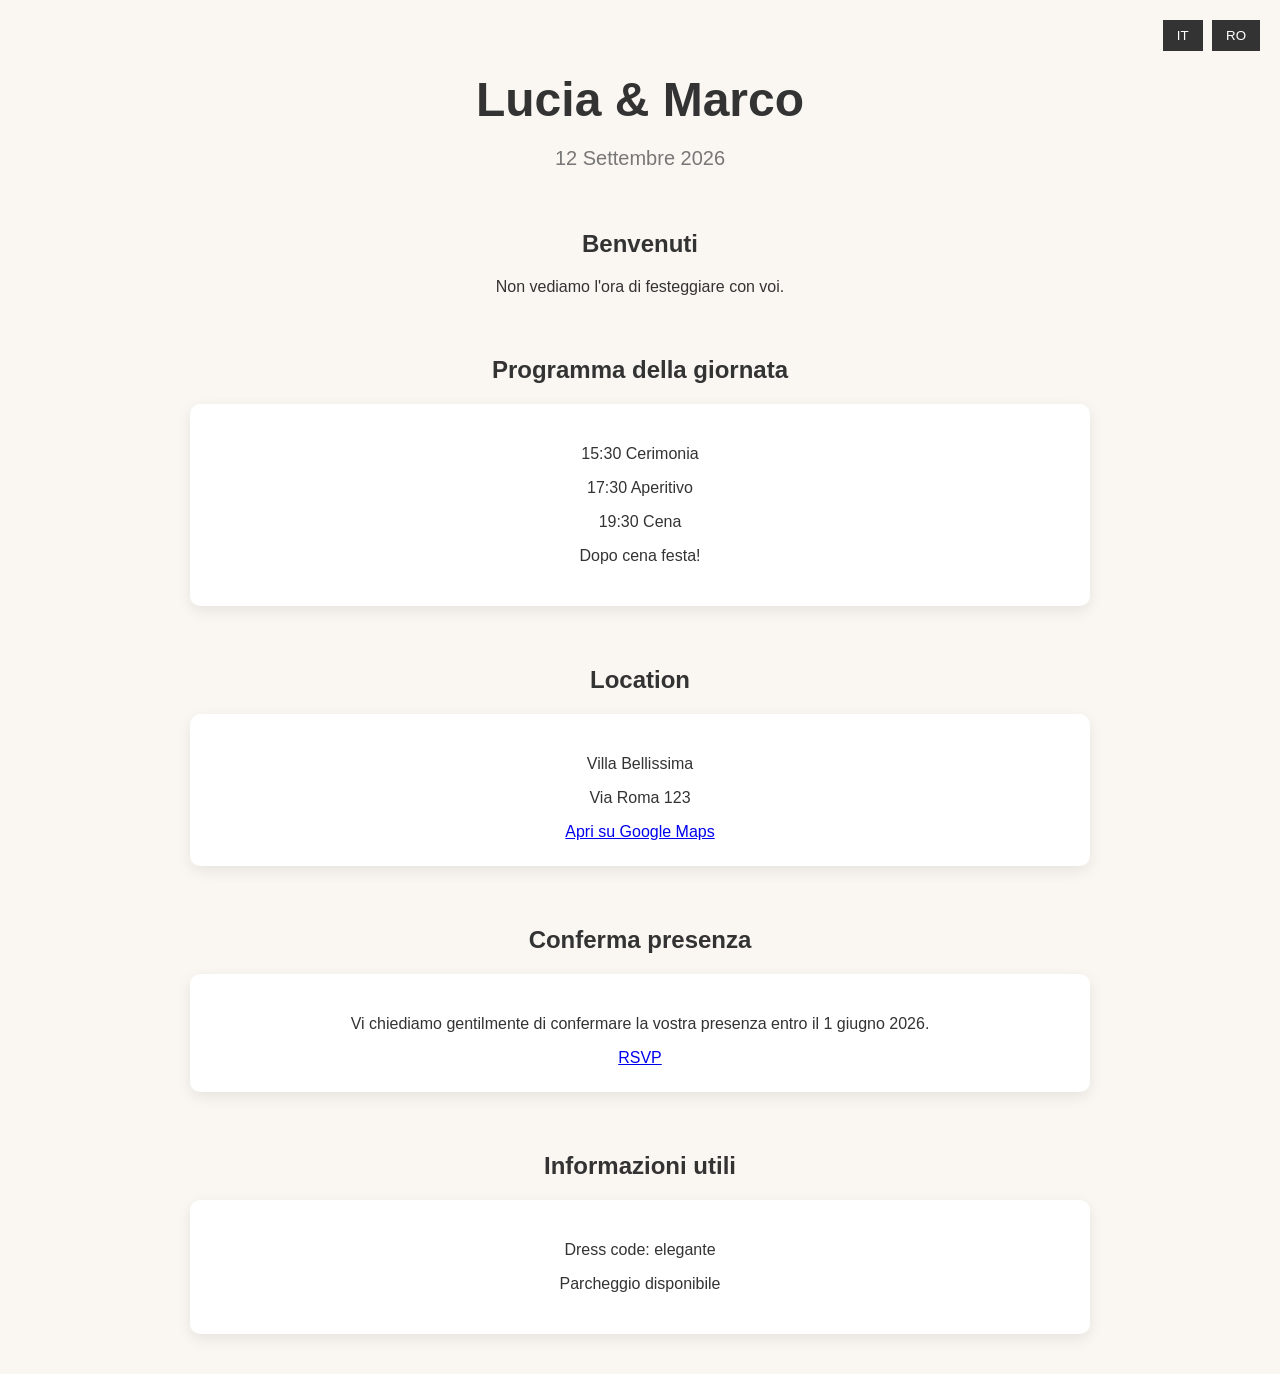
==== index.html @ 04f4e028 "Update index.html" ====
<!DOCTYPE html>
<html lang="it">
<head>
<meta charset="UTF-8">
<meta name="viewport" content="width=device-width, initial-scale=1.0">

<title>Lucia & Marco</title>

<style>

body{
font-family: Arial, sans-serif;
margin:0;
background:#faf7f2;
color:#333;
text-align:center;
}

.container{
max-width:900px;
margin:auto;
padding:40px 20px;
}

h1{
font-size:48px;
margin-bottom:10px;
}

h2{
margin-top:50px;
}

.date{
font-size:20px;
color:#777;
}

.lang{
position:fixed;
top:20px;
right:20px;
}

button{
padding:8px 14px;
margin-left:5px;
border:none;
background:#333;
color:white;
cursor:pointer;
}

.section{
margin-top:60px;
}

.card{
background:white;
padding:25px;
border-radius:10px;
box-shadow:0 5px 15px rgba(0,0,0,0.08);
margin-top:20px;
}

.map{
margin-top:20px;
}

</style>

</head>
<body>

<div class="lang">
<button onclick="setLang('it')">IT</button>
<button onclick="setLang('ro')">RO</button>
</div>

<div class="container">

<h1>Lucia & Marco</h1>
<p class="date">12 Settembre 2026</p>

<div class="section">
<h2 data-it="Benvenuti" data-ro="Bine ați venit">Benvenuti</h2>
<p data-it="Non vediamo l'ora di festeggiare con voi." 
data-ro="Abia așteptăm să sărbătorim împreună cu voi.">
Non vediamo l'ora di festeggiare con voi.
</p>
</div>

<div class="section">
<h2 data-it="Programma della giornata" data-ro="Programul zilei">
Programma della giornata
</h2>

<div class="card">

<p data-it="15:30 Cerimonia" data-ro="15:30 Ceremonia">15:30 Cerimonia</p>
<p data-it="17:30 Aperitivo" data-ro="17:30 Aperitiv">17:30 Aperitivo</p>
<p data-it="19:30 Cena" data-ro="19:30 Cina">19:30 Cena</p>
<p data-it="Dopo cena festa!" data-ro="Petrecere după cină!">Dopo cena festa!</p>

</div>
</div>

<div class="section">
<h2 data-it="Location" data-ro="Locație">Location</h2>

<div class="card">

<p>Villa Bellissima</p>
<p>Via Roma 123</p>

<a href="https://maps.google.com" target="_blank"
data-it="Apri su Google Maps"
data-ro="Deschide în Google Maps">
Apri su Google Maps
</a>

</div>
</div>

<div class="section">
<h2 data-it="Conferma presenza" data-ro="Confirmare prezență">
Conferma presenza
</h2>

<div class="card">

<p data-it="Vi chiediamo gentilmente di confermare la vostra presenza entro il 1 giugno 2026."
data-ro="Vă rugăm să confirmați prezența până la 1 iunie 2026.">
Vi chiediamo gentilmente di confermare la vostra presenza entro il 1 giugno 2026.
</p>

<a href="#">
RSVP
</a>

</div>
</div>

<div class="section">
<h2 data-it="Informazioni utili" data-ro="Informații utile">
Informazioni utili
</h2>

<div class="card">

<p data-it="Dress code: elegante"
data-ro="Dress code: elegant">
Dress code: elegante
</p>

<p data-it="Parcheggio disponibile"
data-ro="Parcare disponibilă">
Parcheggio disponibile
</p>

</div>
</div>

</div>

<script>

function setLang(lang){

document.querySelectorAll("[data-"+lang+"]").forEach(el=>{
el.innerText = el.getAttribute("data-"+lang)
})

}

</script>

</body>
</html>
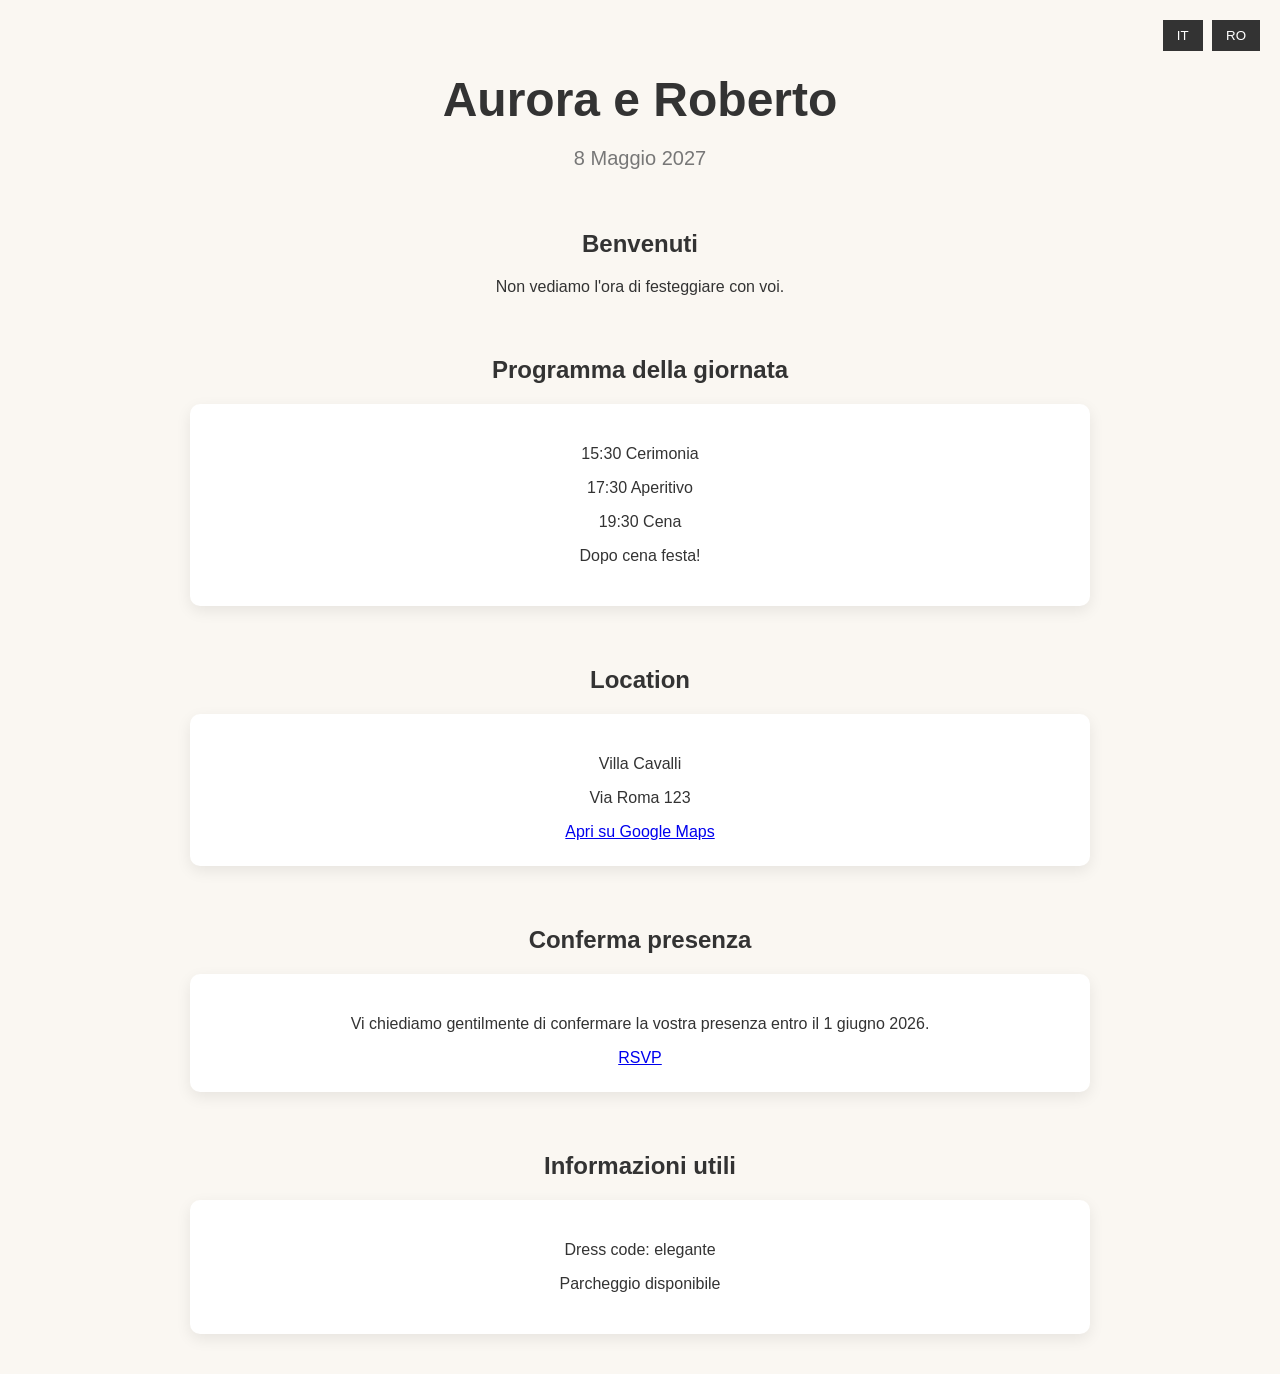
==== commit 2c250da7: "Update index.html" ====
--- a/index.html
+++ b/index.html
@@ -4,7 +4,7 @@
 <meta charset="UTF-8">
 <meta name="viewport" content="width=device-width, initial-scale=1.0">
 
-<title>Lucia & Marco</title>
+<title>Aurora e Roberto</title>
 
 <style>
 
@@ -79,8 +79,8 @@
 
 <div class="container">
 
-<h1>Lucia & Marco</h1>
-<p class="date">12 Settembre 2026</p>
+<h1>Aurora e Roberto</h1>
+<p class="date">8 Maggio 2027</p>
 
 <div class="section">
 <h2 data-it="Benvenuti" data-ro="Bine ați venit">Benvenuti</h2>
@@ -110,7 +110,7 @@
 
 <div class="card">
 
-<p>Villa Bellissima</p>
+<p>Villa Cavalli</p>
 <p>Via Roma 123</p>
 
 <a href="https://maps.google.com" target="_blank"
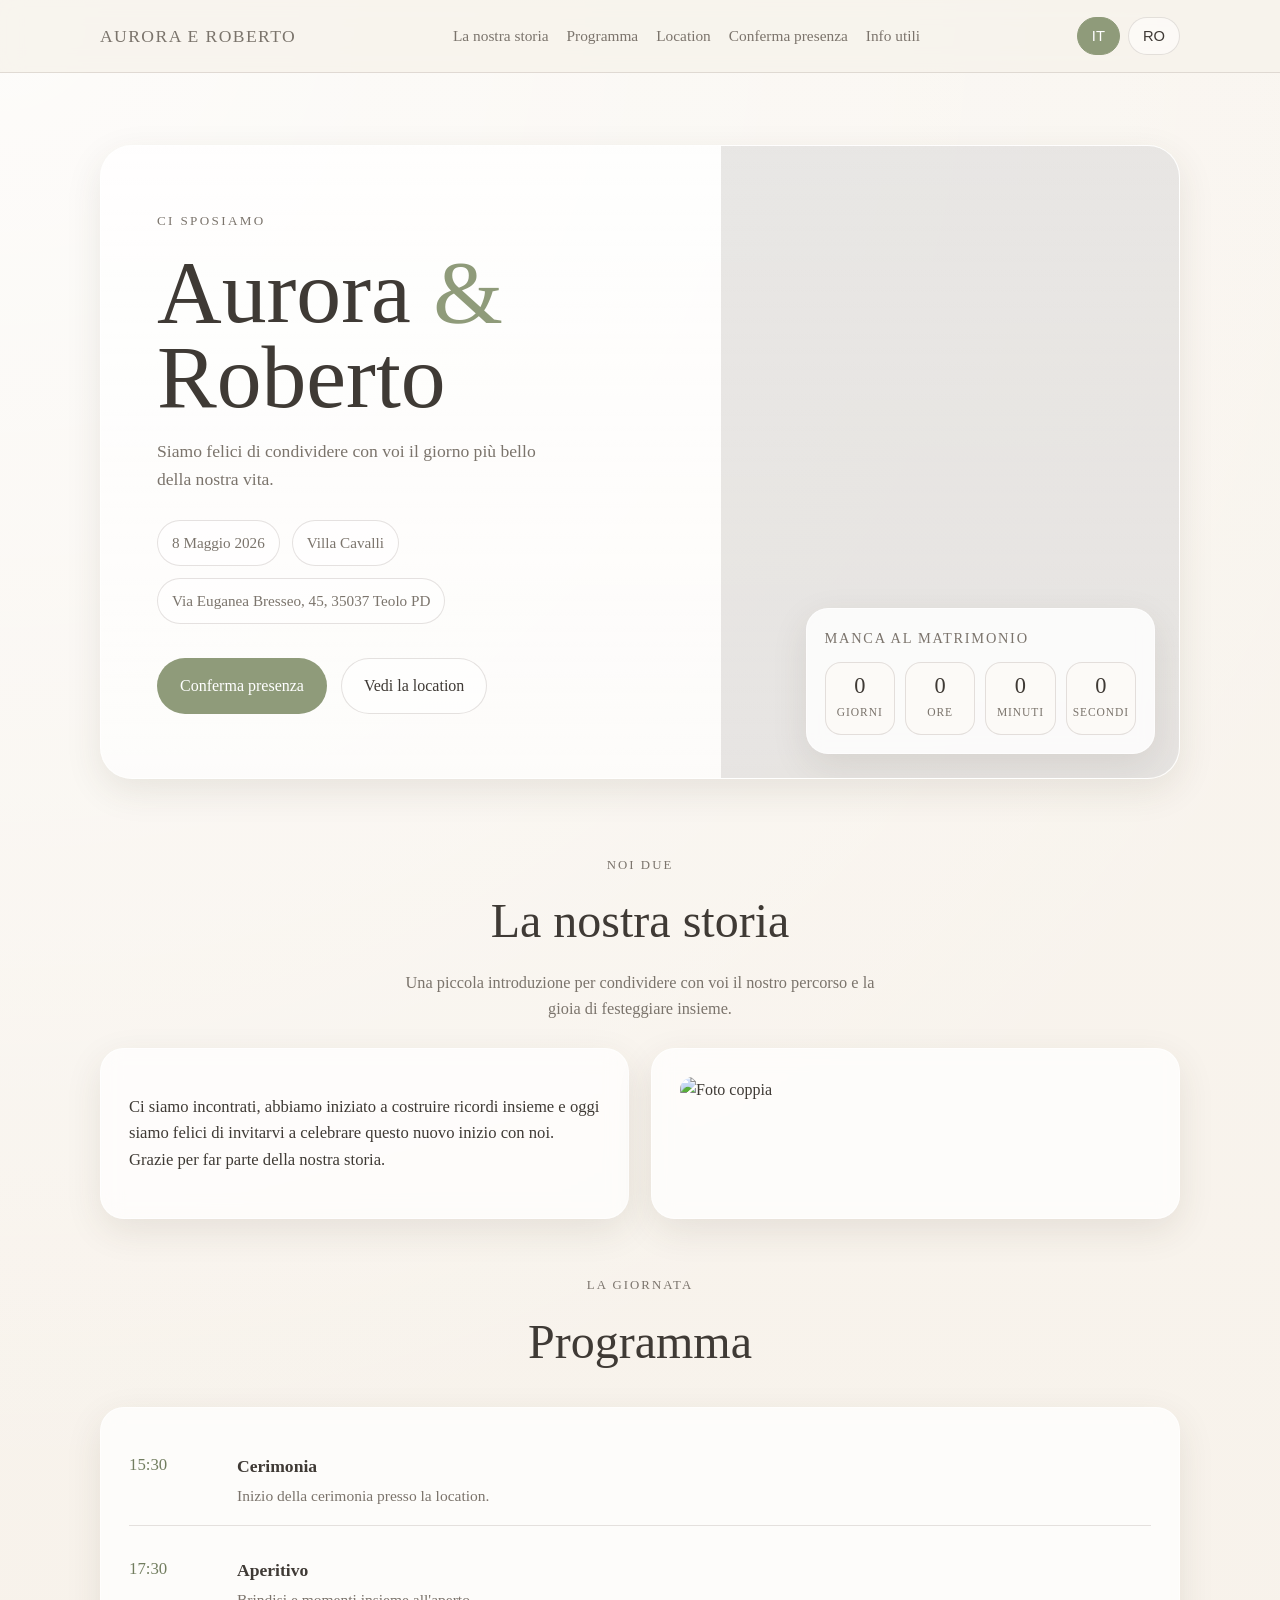
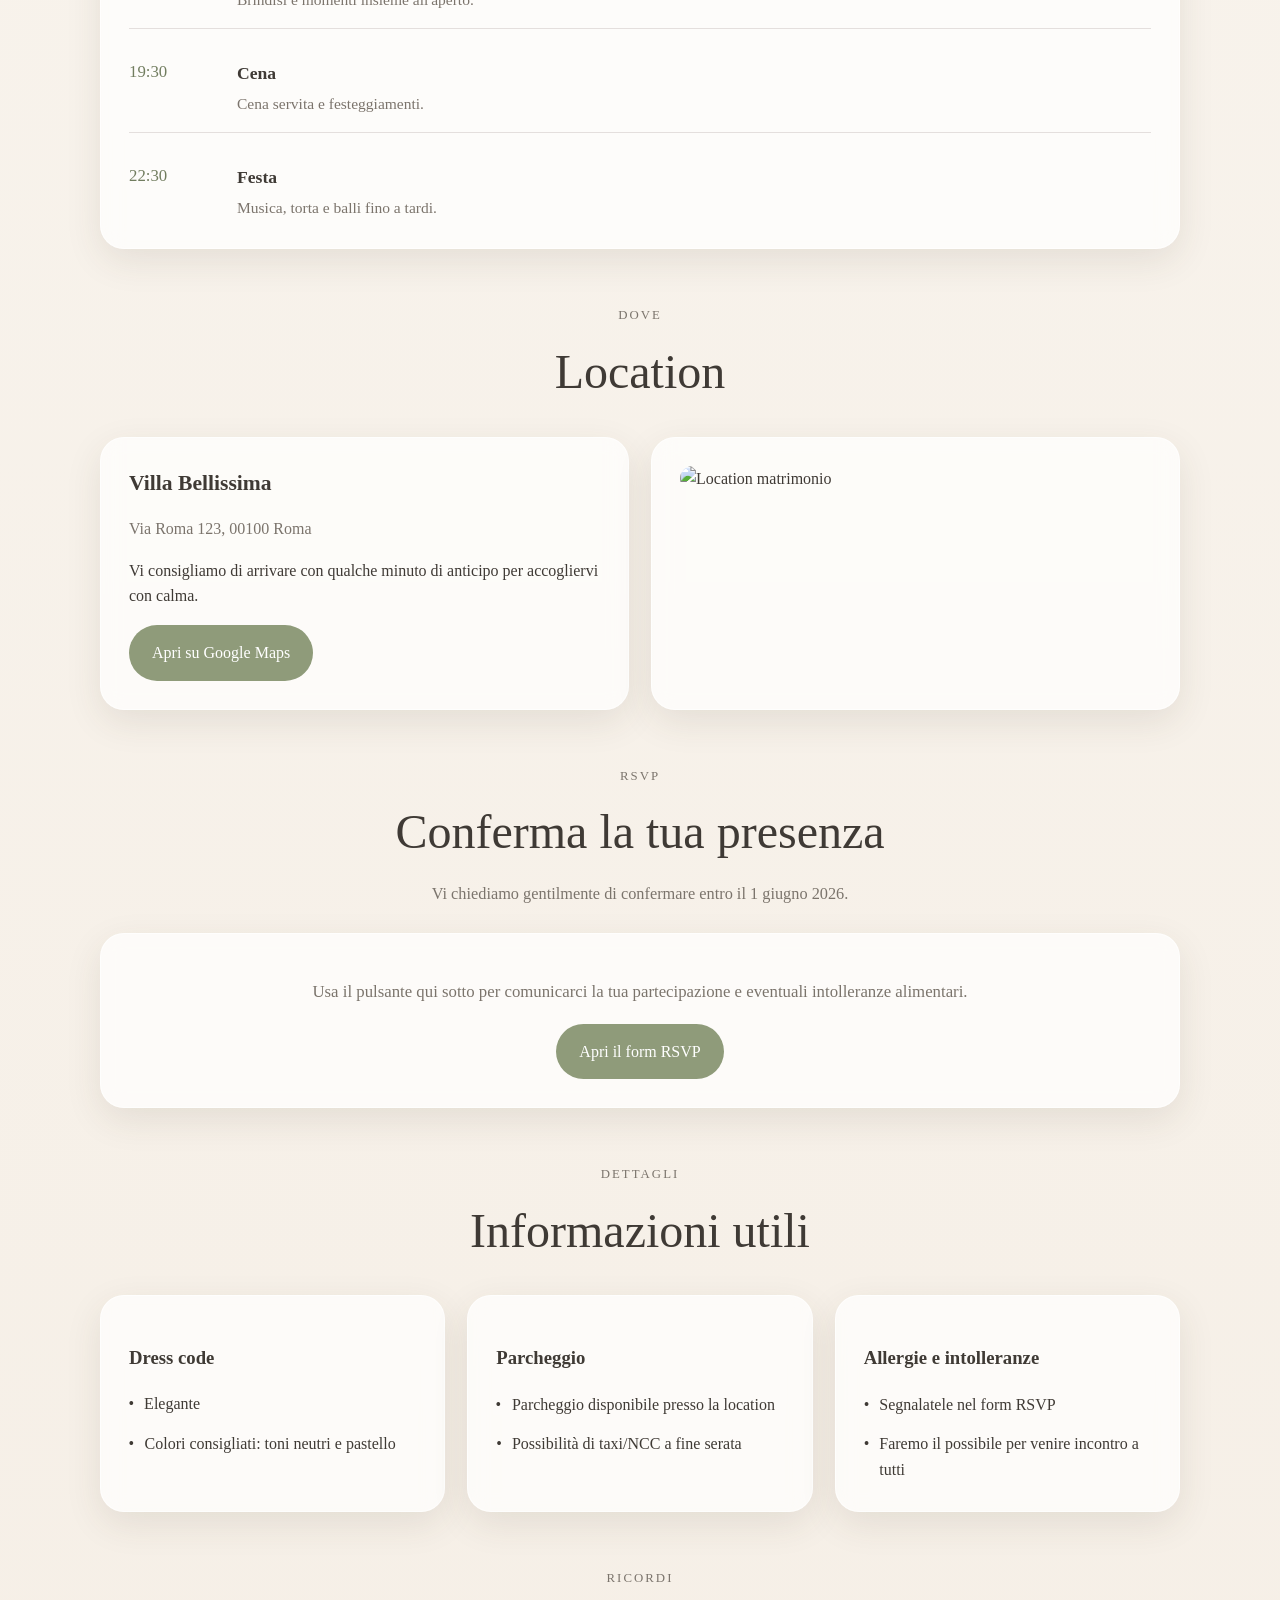
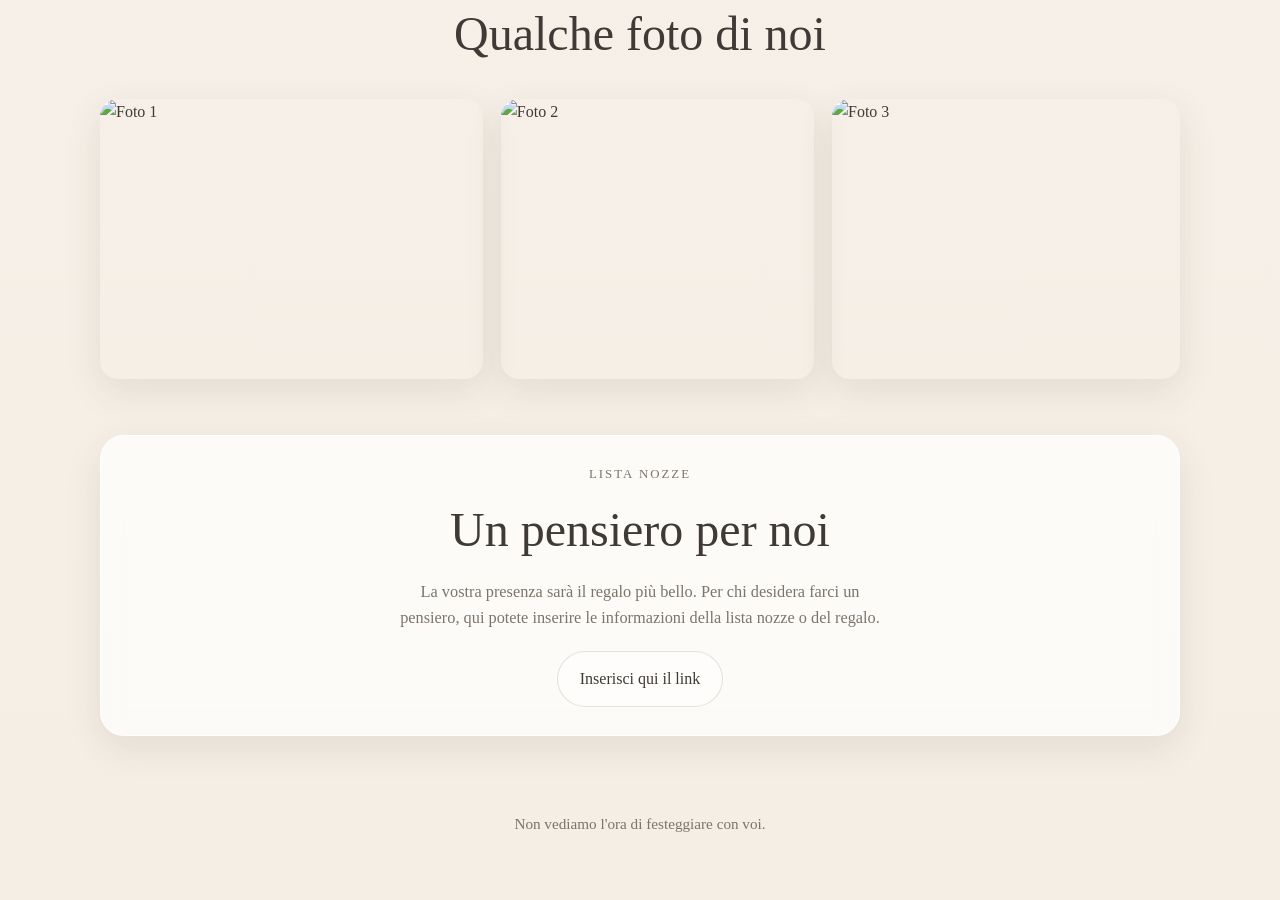
==== commit ff3d669c: "Update index.html" ====
--- a/index.html
+++ b/index.html
@@ -1,179 +1,837 @@
 <!DOCTYPE html>
 <html lang="it">
 <head>
-<meta charset="UTF-8">
-<meta name="viewport" content="width=device-width, initial-scale=1.0">
-
-<title>Aurora e Roberto</title>
-
-<style>
-
-body{
-font-family: Arial, sans-serif;
-margin:0;
-background:#faf7f2;
-color:#333;
-text-align:center;
-}
-
-.container{
-max-width:900px;
-margin:auto;
-padding:40px 20px;
-}
-
-h1{
-font-size:48px;
-margin-bottom:10px;
-}
-
-h2{
-margin-top:50px;
-}
-
-.date{
-font-size:20px;
-color:#777;
-}
-
-.lang{
-position:fixed;
-top:20px;
-right:20px;
-}
-
-button{
-padding:8px 14px;
-margin-left:5px;
-border:none;
-background:#333;
-color:white;
-cursor:pointer;
-}
-
-.section{
-margin-top:60px;
-}
-
-.card{
-background:white;
-padding:25px;
-border-radius:10px;
-box-shadow:0 5px 15px rgba(0,0,0,0.08);
-margin-top:20px;
-}
-
-.map{
-margin-top:20px;
-}
-
-</style>
-
+  <meta charset="UTF-8" />
+  <meta name="viewport" content="width=device-width, initial-scale=1.0" />
+  <title>Aurora e Roberto | Wedding</title>
+  <meta name="description" content="Sito matrimonio di Lucia e Marco" />
+  <style>
+    :root{
+      --bg: #f7f2eb;
+      --bg-soft: #fcfaf7;
+      --card: rgba(255,255,255,0.72);
+      --text: #3f3a35;
+      --muted: #7b746c;
+      --line: rgba(110, 98, 88, 0.18);
+      --accent: #8f9b7a;
+      --accent-dark: #717d5f;
+      --shadow: 0 12px 36px rgba(70, 56, 42, 0.10);
+      --radius: 24px;
+      --max: 1080px;
+    }
+
+    * { box-sizing: border-box; }
+
+    html { scroll-behavior: smooth; }
+
+    body{
+      margin:0;
+      font-family: "Georgia", "Times New Roman", serif;
+      color: var(--text);
+      background:
+        radial-gradient(circle at top left, rgba(255,255,255,0.7), transparent 35%),
+        linear-gradient(180deg, #f9f5ef 0%, #f5eee5 100%);
+      line-height: 1.6;
+    }
+
+    img{
+      max-width:100%;
+      display:block;
+      border-radius:18px;
+    }
+
+    a{
+      color: inherit;
+      text-decoration: none;
+    }
+
+    .container{
+      width:min(calc(100% - 32px), var(--max));
+      margin: 0 auto;
+    }
+
+    .topbar{
+      position: sticky;
+      top: 0;
+      z-index: 50;
+      backdrop-filter: blur(10px);
+      background: rgba(247, 242, 235, 0.78);
+      border-bottom: 1px solid var(--line);
+    }
+
+    .topbar-inner{
+      display:flex;
+      align-items:center;
+      justify-content:space-between;
+      gap:16px;
+      min-height:72px;
+    }
+
+    .brand{
+      font-size: 1.1rem;
+      letter-spacing: 0.08em;
+      text-transform: uppercase;
+      color: var(--muted);
+    }
+
+    .nav{
+      display:flex;
+      gap:18px;
+      flex-wrap: wrap;
+      justify-content:center;
+      font-size:0.96rem;
+      color: var(--muted);
+    }
+
+    .nav a:hover{
+      color: var(--text);
+    }
+
+    .lang-switch{
+      display:flex;
+      gap:8px;
+    }
+
+    .lang-btn{
+      border:1px solid var(--line);
+      background: rgba(255,255,255,0.55);
+      color: var(--text);
+      padding:10px 14px;
+      border-radius:999px;
+      cursor:pointer;
+      font-size:0.92rem;
+      transition: 0.2s ease;
+    }
+
+    .lang-btn:hover,
+    .lang-btn.active{
+      background: var(--accent);
+      color: white;
+      border-color: var(--accent);
+    }
+
+    .hero{
+      padding: 72px 0 48px;
+    }
+
+    .hero-card{
+      background: linear-gradient(180deg, rgba(255,255,255,0.78), rgba(255,255,255,0.62));
+      border:1px solid rgba(255,255,255,0.65);
+      box-shadow: var(--shadow);
+      border-radius: 32px;
+      overflow: hidden;
+      display:grid;
+      grid-template-columns: 1.15fr 0.85fr;
+      min-height: 620px;
+    }
+
+    .hero-copy{
+      padding: 64px 56px;
+      display:flex;
+      flex-direction:column;
+      justify-content:center;
+    }
+
+    .eyebrow{
+      text-transform: uppercase;
+      letter-spacing: 0.18em;
+      color: var(--muted);
+      font-size: 0.82rem;
+      margin-bottom: 18px;
+    }
+
+    .names{
+      font-size: clamp(2.9rem, 7vw, 5.8rem);
+      line-height: 0.95;
+      margin: 0 0 18px;
+      font-weight: 400;
+    }
+
+    .subtitle{
+      font-size: 1.1rem;
+      color: var(--muted);
+      max-width: 44ch;
+      margin: 0 0 26px;
+    }
+
+    .hero-meta{
+      display:flex;
+      flex-wrap:wrap;
+      gap:12px;
+      margin-bottom: 26px;
+    }
+
+    .pill{
+      border:1px solid var(--line);
+      background: rgba(255,255,255,0.55);
+      padding:10px 14px;
+      border-radius:999px;
+      color: var(--muted);
+      font-size:0.95rem;
+    }
+
+    .cta-row{
+      display:flex;
+      gap:14px;
+      flex-wrap:wrap;
+      margin-top: 8px;
+    }
+
+    .btn{
+      display:inline-flex;
+      align-items:center;
+      justify-content:center;
+      padding:14px 22px;
+      border-radius:999px;
+      border:1px solid transparent;
+      font-size:1rem;
+      transition: 0.2s ease;
+    }
+
+    .btn-primary{
+      background: var(--accent);
+      color: white;
+    }
+
+    .btn-primary:hover{
+      background: var(--accent-dark);
+    }
+
+    .btn-secondary{
+      background: rgba(255,255,255,0.5);
+      color: var(--text);
+      border-color: var(--line);
+    }
+
+    .btn-secondary:hover{
+      background: rgba(255,255,255,0.85);
+    }
+
+    .hero-photo{
+      min-height: 380px;
+      background:
+        linear-gradient(rgba(75,65,55,0.12), rgba(75,65,55,0.12)),
+        url("https://images.unsplash.com/photo-1522673607200-164d1b6ce486?auto=format&fit=crop&w=1200&q=80")
+        center/cover no-repeat;
+      position: relative;
+    }
+
+    .countdown-box{
+      position:absolute;
+      right:24px;
+      bottom:24px;
+      background: rgba(255,255,255,0.82);
+      backdrop-filter: blur(8px);
+      border:1px solid rgba(255,255,255,0.6);
+      border-radius: 22px;
+      padding: 18px;
+      box-shadow: var(--shadow);
+      min-width: 250px;
+    }
+
+    .countdown-title{
+      color: var(--muted);
+      font-size:0.9rem;
+      margin-bottom:12px;
+      text-transform:uppercase;
+      letter-spacing:0.12em;
+    }
+
+    .countdown-grid{
+      display:grid;
+      grid-template-columns: repeat(4, 1fr);
+      gap:10px;
+      text-align:center;
+    }
+
+    .count-item{
+      background: var(--bg-soft);
+      border-radius: 16px;
+      padding: 12px 6px;
+      border:1px solid var(--line);
+    }
+
+    .count-num{
+      font-size: 1.4rem;
+      line-height:1;
+      margin-bottom:6px;
+    }
+
+    .count-label{
+      font-size:0.72rem;
+      color: var(--muted);
+      text-transform:uppercase;
+      letter-spacing:0.08em;
+    }
+
+    section{
+      padding: 28px 0;
+    }
+
+    .section-head{
+      text-align:center;
+      margin-bottom: 26px;
+    }
+
+    .section-kicker{
+      text-transform: uppercase;
+      letter-spacing: 0.16em;
+      color: var(--muted);
+      font-size: 0.8rem;
+      margin-bottom: 8px;
+    }
+
+    .section-title{
+      margin:0;
+      font-size: clamp(2rem, 4vw, 3rem);
+      font-weight: 400;
+    }
+
+    .section-text{
+      color: var(--muted);
+      max-width: 60ch;
+      margin: 10px auto 0;
+      font-size: 1.02rem;
+    }
+
+    .grid-2{
+      display:grid;
+      grid-template-columns: repeat(2, minmax(0,1fr));
+      gap:22px;
+    }
+
+    .grid-3{
+      display:grid;
+      grid-template-columns: repeat(3, minmax(0,1fr));
+      gap:22px;
+    }
+
+    .card{
+      background: var(--card);
+      border:1px solid rgba(255,255,255,0.62);
+      box-shadow: var(--shadow);
+      border-radius: var(--radius);
+      padding: 28px;
+      backdrop-filter: blur(10px);
+    }
+
+    .story-text{
+      font-size: 1.04rem;
+      color: var(--text);
+    }
+
+    .timeline{
+      display:grid;
+      gap:14px;
+    }
+
+    .timeline-item{
+      display:grid;
+      grid-template-columns: 92px 1fr;
+      gap:16px;
+      align-items:start;
+      padding:16px 0;
+      border-bottom:1px solid var(--line);
+    }
+
+    .timeline-item:last-child{
+      border-bottom:none;
+      padding-bottom:0;
+    }
+
+    .timeline-time{
+      font-size:1.05rem;
+      color: var(--accent-dark);
+    }
+
+    .timeline-title{
+      margin:0 0 4px;
+      font-size:1.1rem;
+    }
+
+    .timeline-desc{
+      margin:0;
+      color: var(--muted);
+      font-size:0.97rem;
+    }
+
+    .location-name{
+      font-size:1.35rem;
+      margin:0 0 10px;
+    }
+
+    .muted{
+      color: var(--muted);
+    }
+
+    .info-list{
+      display:grid;
+      gap:14px;
+      margin-top: 12px;
+    }
+
+    .info-row{
+      display:flex;
+      gap:10px;
+      align-items:flex-start;
+    }
+
+    .gallery{
+      display:grid;
+      grid-template-columns: 1.1fr 0.9fr 1fr;
+      gap:18px;
+    }
+
+    .gallery img{
+      height: 280px;
+      width:100%;
+      object-fit: cover;
+      box-shadow: var(--shadow);
+    }
+
+    .rsvp-highlight{
+      font-size:1.05rem;
+      color: var(--muted);
+      margin-bottom:18px;
+    }
+
+    .gift-box{
+      text-align:center;
+    }
+
+    .footer{
+      padding: 48px 0 64px;
+      text-align:center;
+      color: var(--muted);
+      font-size: 0.95rem;
+    }
+
+    @media (max-width: 960px){
+      .hero-card,
+      .grid-2,
+      .grid-3,
+      .gallery{
+        grid-template-columns: 1fr;
+      }
+
+      .hero-copy{
+        padding: 46px 26px;
+      }
+
+      .hero-photo{
+        min-height: 420px;
+      }
+
+      .countdown-box{
+        left:20px;
+        right:20px;
+        bottom:20px;
+        min-width: auto;
+      }
+
+      .topbar-inner{
+        flex-direction:column;
+        padding:12px 0;
+      }
+
+      .timeline-item{
+        grid-template-columns: 1fr;
+        gap:8px;
+      }
+    }
+
+    @media (max-width: 640px){
+      .hero{
+        padding-top: 26px;
+      }
+
+      .names{
+        font-size: 3.2rem;
+      }
+
+      .countdown-grid{
+        grid-template-columns: repeat(2, 1fr);
+      }
+
+      .nav{
+        gap:12px;
+        font-size:0.9rem;
+      }
+    }
+  </style>
 </head>
 <body>
-
-<div class="lang">
-<button onclick="setLang('it')">IT</button>
-<button onclick="setLang('ro')">RO</button>
-</div>
-
-<div class="container">
-
-<h1>Aurora e Roberto</h1>
-<p class="date">8 Maggio 2027</p>
-
-<div class="section">
-<h2 data-it="Benvenuti" data-ro="Bine ați venit">Benvenuti</h2>
-<p data-it="Non vediamo l'ora di festeggiare con voi." 
-data-ro="Abia așteptăm să sărbătorim împreună cu voi.">
-Non vediamo l'ora di festeggiare con voi.
-</p>
-</div>
-
-<div class="section">
-<h2 data-it="Programma della giornata" data-ro="Programul zilei">
-Programma della giornata
-</h2>
-
-<div class="card">
-
-<p data-it="15:30 Cerimonia" data-ro="15:30 Ceremonia">15:30 Cerimonia</p>
-<p data-it="17:30 Aperitivo" data-ro="17:30 Aperitiv">17:30 Aperitivo</p>
-<p data-it="19:30 Cena" data-ro="19:30 Cina">19:30 Cena</p>
-<p data-it="Dopo cena festa!" data-ro="Petrecere după cină!">Dopo cena festa!</p>
-
-</div>
-</div>
-
-<div class="section">
-<h2 data-it="Location" data-ro="Locație">Location</h2>
-
-<div class="card">
-
-<p>Villa Cavalli</p>
-<p>Via Roma 123</p>
-
-<a href="https://maps.google.com" target="_blank"
-data-it="Apri su Google Maps"
-data-ro="Deschide în Google Maps">
-Apri su Google Maps
-</a>
-
-</div>
-</div>
-
-<div class="section">
-<h2 data-it="Conferma presenza" data-ro="Confirmare prezență">
-Conferma presenza
-</h2>
-
-<div class="card">
-
-<p data-it="Vi chiediamo gentilmente di confermare la vostra presenza entro il 1 giugno 2026."
-data-ro="Vă rugăm să confirmați prezența până la 1 iunie 2026.">
-Vi chiediamo gentilmente di confermare la vostra presenza entro il 1 giugno 2026.
-</p>
-
-<a href="#">
-RSVP
-</a>
-
-</div>
-</div>
-
-<div class="section">
-<h2 data-it="Informazioni utili" data-ro="Informații utile">
-Informazioni utili
-</h2>
-
-<div class="card">
-
-<p data-it="Dress code: elegante"
-data-ro="Dress code: elegant">
-Dress code: elegante
-</p>
-
-<p data-it="Parcheggio disponibile"
-data-ro="Parcare disponibilă">
-Parcheggio disponibile
-</p>
-
-</div>
-</div>
-
-</div>
-
-<script>
-
-function setLang(lang){
-
-document.querySelectorAll("[data-"+lang+"]").forEach(el=>{
-el.innerText = el.getAttribute("data-"+lang)
-})
-
-}
-
-</script>
-
+  <header class="topbar">
+    <div class="container topbar-inner">
+      <div class="brand">Aurora e ROberto</div>
+
+      <nav class="nav">
+        <a href="#story" data-it="La nostra storia" data-ro="Povestea noastră">La nostra storia</a>
+        <a href="#day" data-it="Programma" data-ro="Program">Programma</a>
+        <a href="#location" data-it="Location" data-ro="Locație">Location</a>
+        <a href="#rsvp" data-it="Conferma presenza" data-ro="Confirmare prezență">Conferma presenza</a>
+        <a href="#info" data-it="Info utili" data-ro="Informații utile">Info utili</a>
+      </nav>
+
+      <div class="lang-switch">
+        <button class="lang-btn active" onclick="setLang('it', this)">IT</button>
+        <button class="lang-btn" onclick="setLang('ro', this)">RO</button>
+      </div>
+    </div>
+  </header>
+
+  <main>
+    <section class="hero">
+      <div class="container">
+        <div class="hero-card">
+          <div class="hero-copy">
+            <div class="eyebrow" data-it="Ci sposiamo" data-ro="Ne căsătorim">Ci sposiamo</div>
+
+            <h1 class="names">Aurora <span style="color:var(--accent)">&</span> Roberto</h1>
+
+            <p class="subtitle"
+              data-it="Siamo felici di condividere con voi il giorno più bello della nostra vita."
+              data-ro="Suntem fericiți să împărtășim cu voi cea mai frumoasă zi din viața noastră.">
+              Siamo felici di condividere con voi il giorno più bello della nostra vita.
+            </p>
+
+            <div class="hero-meta">
+              <div class="pill">8 Maggio 2026</div>
+              <div class="pill" data-it="Villa Bellissima" data-ro="Villa Bellissima">Villa Cavalli</div>
+              <div class="pill" data-it="Roma, Italia" data-ro="Roma, Italia">Via Euganea Bresseo, 45, 35037 Teolo PD</div>
+            </div>
+
+            <div class="cta-row">
+              <a class="btn btn-primary" href="#rsvp" data-it="Conferma presenza" data-ro="Confirmă prezența">Conferma presenza</a>
+              <a class="btn btn-secondary" href="#location" data-it="Vedi la location" data-ro="Vezi locația">Vedi la location</a>
+            </div>
+          </div>
+
+          <div class="hero-photo">
+            <div class="countdown-box">
+              <div class="countdown-title" data-it="Manca al matrimonio" data-ro="Până la nuntă au rămas">
+                Manca al matrimonio
+              </div>
+
+              <div class="countdown-grid">
+                <div class="count-item">
+                  <div class="count-num" id="days">0</div>
+                  <div class="count-label" data-it="Giorni" data-ro="Zile">Giorni</div>
+                </div>
+                <div class="count-item">
+                  <div class="count-num" id="hours">0</div>
+                  <div class="count-label" data-it="Ore" data-ro="Ore">Ore</div>
+                </div>
+                <div class="count-item">
+                  <div class="count-num" id="minutes">0</div>
+                  <div class="count-label" data-it="Minuti" data-ro="Minute">Minuti</div>
+                </div>
+                <div class="count-item">
+                  <div class="count-num" id="seconds">0</div>
+                  <div class="count-label" data-it="Secondi" data-ro="Secunde">Secondi</div>
+                </div>
+              </div>
+            </div>
+          </div>
+        </div>
+      </div>
+    </section>
+
+    <section id="story">
+      <div class="container">
+        <div class="section-head">
+          <div class="section-kicker" data-it="Noi due" data-ro="Noi doi">Noi due</div>
+          <h2 class="section-title" data-it="La nostra storia" data-ro="Povestea noastră">La nostra storia</h2>
+          <p class="section-text"
+            data-it="Una piccola introduzione per condividere con voi il nostro percorso e la gioia di festeggiare insieme."
+            data-ro="O mică introducere pentru a împărtăși cu voi povestea noastră și bucuria de a sărbători împreună.">
+            Una piccola introduzione per condividere con voi il nostro percorso e la gioia di festeggiare insieme.
+          </p>
+        </div>
+
+        <div class="grid-2">
+          <div class="card">
+            <p class="story-text"
+              data-it="Ci siamo incontrati, abbiamo iniziato a costruire ricordi insieme e oggi siamo felici di invitarvi a celebrare questo nuovo inizio con noi. Grazie per far parte della nostra storia."
+              data-ro="Ne-am întâlnit, am început să construim amintiri împreună, iar astăzi suntem fericiți să vă invităm să sărbătoriți alături de noi acest nou început. Vă mulțumim că faceți parte din povestea noastră.">
+              Ci siamo incontrati, abbiamo iniziato a costruire ricordi insieme e oggi siamo felici di invitarvi a celebrare questo nuovo inizio con noi. Grazie per far parte della nostra storia.
+            </p>
+          </div>
+
+          <div class="card">
+            <img src="https://images.unsplash.com/photo-1511285560929-80b456fea0bc?auto=format&fit=crop&w=1200&q=80" alt="Foto coppia" />
+          </div>
+        </div>
+      </div>
+    </section>
+
+    <section id="day">
+      <div class="container">
+        <div class="section-head">
+          <div class="section-kicker" data-it="La giornata" data-ro="Ziua evenimentului">La giornata</div>
+          <h2 class="section-title" data-it="Programma" data-ro="Program">Programma</h2>
+        </div>
+
+        <div class="card timeline">
+          <div class="timeline-item">
+            <div class="timeline-time">15:30</div>
+            <div>
+              <h3 class="timeline-title" data-it="Cerimonia" data-ro="Ceremonia">Cerimonia</h3>
+              <p class="timeline-desc"
+                data-it="Inizio della cerimonia presso la location."
+                data-ro="Începutul ceremoniei la locație.">
+                Inizio della cerimonia presso la location.
+              </p>
+            </div>
+          </div>
+
+          <div class="timeline-item">
+            <div class="timeline-time">17:30</div>
+            <div>
+              <h3 class="timeline-title" data-it="Aperitivo" data-ro="Aperitiv">Aperitivo</h3>
+              <p class="timeline-desc"
+                data-it="Brindisi e momenti insieme all'aperto."
+                data-ro="Un toast și momente petrecute împreună în aer liber.">
+                Brindisi e momenti insieme all'aperto.
+              </p>
+            </div>
+          </div>
+
+          <div class="timeline-item">
+            <div class="timeline-time">19:30</div>
+            <div>
+              <h3 class="timeline-title" data-it="Cena" data-ro="Cină">Cena</h3>
+              <p class="timeline-desc"
+                data-it="Cena servita e festeggiamenti."
+                data-ro="Cină servită și momente de sărbătoare.">
+                Cena servita e festeggiamenti.
+              </p>
+            </div>
+          </div>
+
+          <div class="timeline-item">
+            <div class="timeline-time">22:30</div>
+            <div>
+              <h3 class="timeline-title" data-it="Festa" data-ro="Petrecere">Festa</h3>
+              <p class="timeline-desc"
+                data-it="Musica, torta e balli fino a tardi."
+                data-ro="Muzică, tort și dans până târziu.">
+                Musica, torta e balli fino a tardi.
+              </p>
+            </div>
+          </div>
+        </div>
+      </div>
+    </section>
+
+    <section id="location">
+      <div class="container">
+        <div class="section-head">
+          <div class="section-kicker" data-it="Dove" data-ro="Unde">Dove</div>
+          <h2 class="section-title" data-it="Location" data-ro="Locație">Location</h2>
+        </div>
+
+        <div class="grid-2">
+          <div class="card">
+            <h3 class="location-name">Villa Bellissima</h3>
+            <p class="muted">Via Roma 123, 00100 Roma</p>
+            <p
+              data-it="Vi consigliamo di arrivare con qualche minuto di anticipo per accogliervi con calma."
+              data-ro="Vă recomandăm să ajungeți cu câteva minute mai devreme pentru a vă întâmpina în liniște.">
+              Vi consigliamo di arrivare con qualche minuto di anticipo per accogliervi con calma.
+            </p>
+
+            <div class="cta-row">
+              <a class="btn btn-primary" href="https://maps.google.com" target="_blank"
+                 data-it="Apri su Google Maps" data-ro="Deschide în Google Maps">
+                 Apri su Google Maps
+              </a>
+            </div>
+          </div>
+
+          <div class="card">
+            <img src="https://images.unsplash.com/photo-1519167758481-83f550bb49b3?auto=format&fit=crop&w=1200&q=80" alt="Location matrimonio" />
+          </div>
+        </div>
+      </div>
+    </section>
+
+    <section id="rsvp">
+      <div class="container">
+        <div class="section-head">
+          <div class="section-kicker">RSVP</div>
+          <h2 class="section-title" data-it="Conferma la tua presenza" data-ro="Confirmă prezența ta">
+            Conferma la tua presenza
+          </h2>
+          <p class="section-text"
+            data-it="Vi chiediamo gentilmente di confermare entro il 1 giugno 2026."
+            data-ro="Vă rugăm să confirmați până la 1 iunie 2026.">
+            Vi chiediamo gentilmente di confermare entro il 1 giugno 2026.
+          </p>
+        </div>
+
+        <div class="card" style="text-align:center;">
+          <p class="rsvp-highlight"
+            data-it="Usa il pulsante qui sotto per comunicarci la tua partecipazione e eventuali intolleranze alimentari."
+            data-ro="Folosiți butonul de mai jos pentru a ne comunica participarea și eventualele intoleranțe alimentare.">
+            Usa il pulsante qui sotto per comunicarci la tua partecipazione e eventuali intolleranze alimentari.
+          </p>
+
+          <a class="btn btn-primary" href="INSERISCI-QUI-IL-LINK-RSVP" target="_blank"
+             data-it="Apri il form RSVP" data-ro="Deschide formularul RSVP">
+             Apri il form RSVP
+          </a>
+        </div>
+      </div>
+    </section>
+
+    <section id="info">
+      <div class="container">
+        <div class="section-head">
+          <div class="section-kicker" data-it="Dettagli" data-ro="Detalii">Dettagli</div>
+          <h2 class="section-title" data-it="Informazioni utili" data-ro="Informații utile">Informazioni utili</h2>
+        </div>
+
+        <div class="grid-3">
+          <div class="card">
+            <h3 data-it="Dress code" data-ro="Dress code">Dress code</h3>
+            <div class="info-list">
+              <div class="info-row">
+                <span>•</span>
+                <span data-it="Elegante" data-ro="Elegant">Elegante</span>
+              </div>
+              <div class="info-row">
+                <span>•</span>
+                <span data-it="Colori consigliati: toni neutri e pastello" data-ro="Culori recomandate: tonuri neutre și pastel">
+                  Colori consigliati: toni neutri e pastello
+                </span>
+              </div>
+            </div>
+          </div>
+
+          <div class="card">
+            <h3 data-it="Parcheggio" data-ro="Parcare">Parcheggio</h3>
+            <div class="info-list">
+              <div class="info-row">
+                <span>•</span>
+                <span data-it="Parcheggio disponibile presso la location" data-ro="Parcare disponibilă la locație">
+                  Parcheggio disponibile presso la location
+                </span>
+              </div>
+              <div class="info-row">
+                <span>•</span>
+                <span data-it="Possibilità di taxi/NCC a fine serata" data-ro="Posibilitate de taxi/NCC la sfârșitul serii">
+                  Possibilità di taxi/NCC a fine serata
+                </span>
+              </div>
+            </div>
+          </div>
+
+          <div class="card">
+            <h3 data-it="Allergie e intolleranze" data-ro="Alergii și intoleranțe">Allergie e intolleranze</h3>
+            <div class="info-list">
+              <div class="info-row">
+                <span>•</span>
+                <span data-it="Segnalatele nel form RSVP" data-ro="Vă rugăm să le menționați în formularul RSVP">
+                  Segnalatele nel form RSVP
+                </span>
+              </div>
+              <div class="info-row">
+                <span>•</span>
+                <span data-it="Faremo il possibile per venire incontro a tutti" data-ro="Vom face tot posibilul să ținem cont de toate">
+                  Faremo il possibile per venire incontro a tutti
+                </span>
+              </div>
+            </div>
+          </div>
+        </div>
+      </div>
+    </section>
+
+    <section id="gallery">
+      <div class="container">
+        <div class="section-head">
+          <div class="section-kicker" data-it="Ricordi" data-ro="Amintiri">Ricordi</div>
+          <h2 class="section-title" data-it="Qualche foto di noi" data-ro="Câteva fotografii cu noi">Qualche foto di noi</h2>
+        </div>
+
+        <div class="gallery">
+          <img src="https://images.unsplash.com/photo-1520854221256-17451cc331bf?auto=format&fit=crop&w=1200&q=80" alt="Foto 1" />
+          <img src="https://images.unsplash.com/photo-1519741497674-611481863552?auto=format&fit=crop&w=1200&q=80" alt="Foto 2" />
+          <img src="https://images.unsplash.com/photo-1522673607200-164d1b6ce486?auto=format&fit=crop&w=1200&q=80" alt="Foto 3" />
+        </div>
+      </div>
+    </section>
+
+    <section id="gift">
+      <div class="container">
+        <div class="card gift-box">
+          <div class="section-kicker" data-it="Lista nozze" data-ro="Cadou de nuntă">Lista nozze</div>
+          <h2 class="section-title" data-it="Un pensiero per noi" data-ro="Un gând pentru noi">Un pensiero per noi</h2>
+          <p class="section-text"
+            data-it="La vostra presenza sarà il regalo più bello. Per chi desidera farci un pensiero, qui potete inserire le informazioni della lista nozze o del regalo."
+            data-ro="Prezența voastră va fi cel mai frumos cadou. Pentru cei care doresc să ne ofere un dar, aici puteți adăuga informațiile despre lista de nuntă sau cadou.">
+            La vostra presenza sarà il regalo più bello. Per chi desidera farci un pensiero, qui potete inserire le informazioni della lista nozze o del regalo.
+          </p>
+
+          <div class="cta-row" style="justify-content:center; margin-top:20px;">
+            <a class="btn btn-secondary" href="#"
+               data-it="Inserisci qui il link" data-ro="Adaugă aici linkul">
+               Inserisci qui il link
+            </a>
+          </div>
+        </div>
+      </div>
+    </section>
+  </main>
+
+  <footer class="footer">
+    <div class="container">
+      <div data-it="Non vediamo l'ora di festeggiare con voi." data-ro="Abia așteptăm să sărbătorim împreună cu voi.">
+        Non vediamo l'ora di festeggiare con voi.
+      </div>
+    </div>
+  </footer>
+
+  <script>
+    function setLang(lang, btn) {
+      document.documentElement.lang = lang;
+
+      document.querySelectorAll("[data-" + lang + "]").forEach(el => {
+        el.textContent = el.getAttribute("data-" + lang);
+      });
+
+      document.querySelectorAll(".lang-btn").forEach(b => b.classList.remove("active"));
+      if (btn) btn.classList.add("active");
+    }
+
+    const weddingDate = new Date("2026-09-12T15:30:00");
+
+    function updateCountdown() {
+      const now = new Date();
+      const diff = weddingDate - now;
+
+      if (diff <= 0) {
+        document.getElementById("days").textContent = "0";
+        document.getElementById("hours").textContent = "0";
+        document.getElementById("minutes").textContent = "0";
+        document.getElementById("seconds").textContent = "0";
+        return;
+      }
+
+      const days = Math.floor(diff / (1000 * 60 * 60 * 24));
+      const hours = Math.floor((diff / (1000 * 60 * 60)) % 24);
+      const minutes = Math.floor((diff / (1000 * 60)) % 60);
+      const seconds = Math.floor((diff / 1000) % 60);
+
+      document.getElementById("days").textContent = days;
+      document.getElementById("hours").textContent = hours;
+      document.getElementById("minutes").textContent = minutes;
+      document.getElementById("seconds").textContent = seconds;
+    }
+
+    updateCountdown();
+    setInterval(updateCountdown, 1000);
+  </script>
 </body>
 </html>
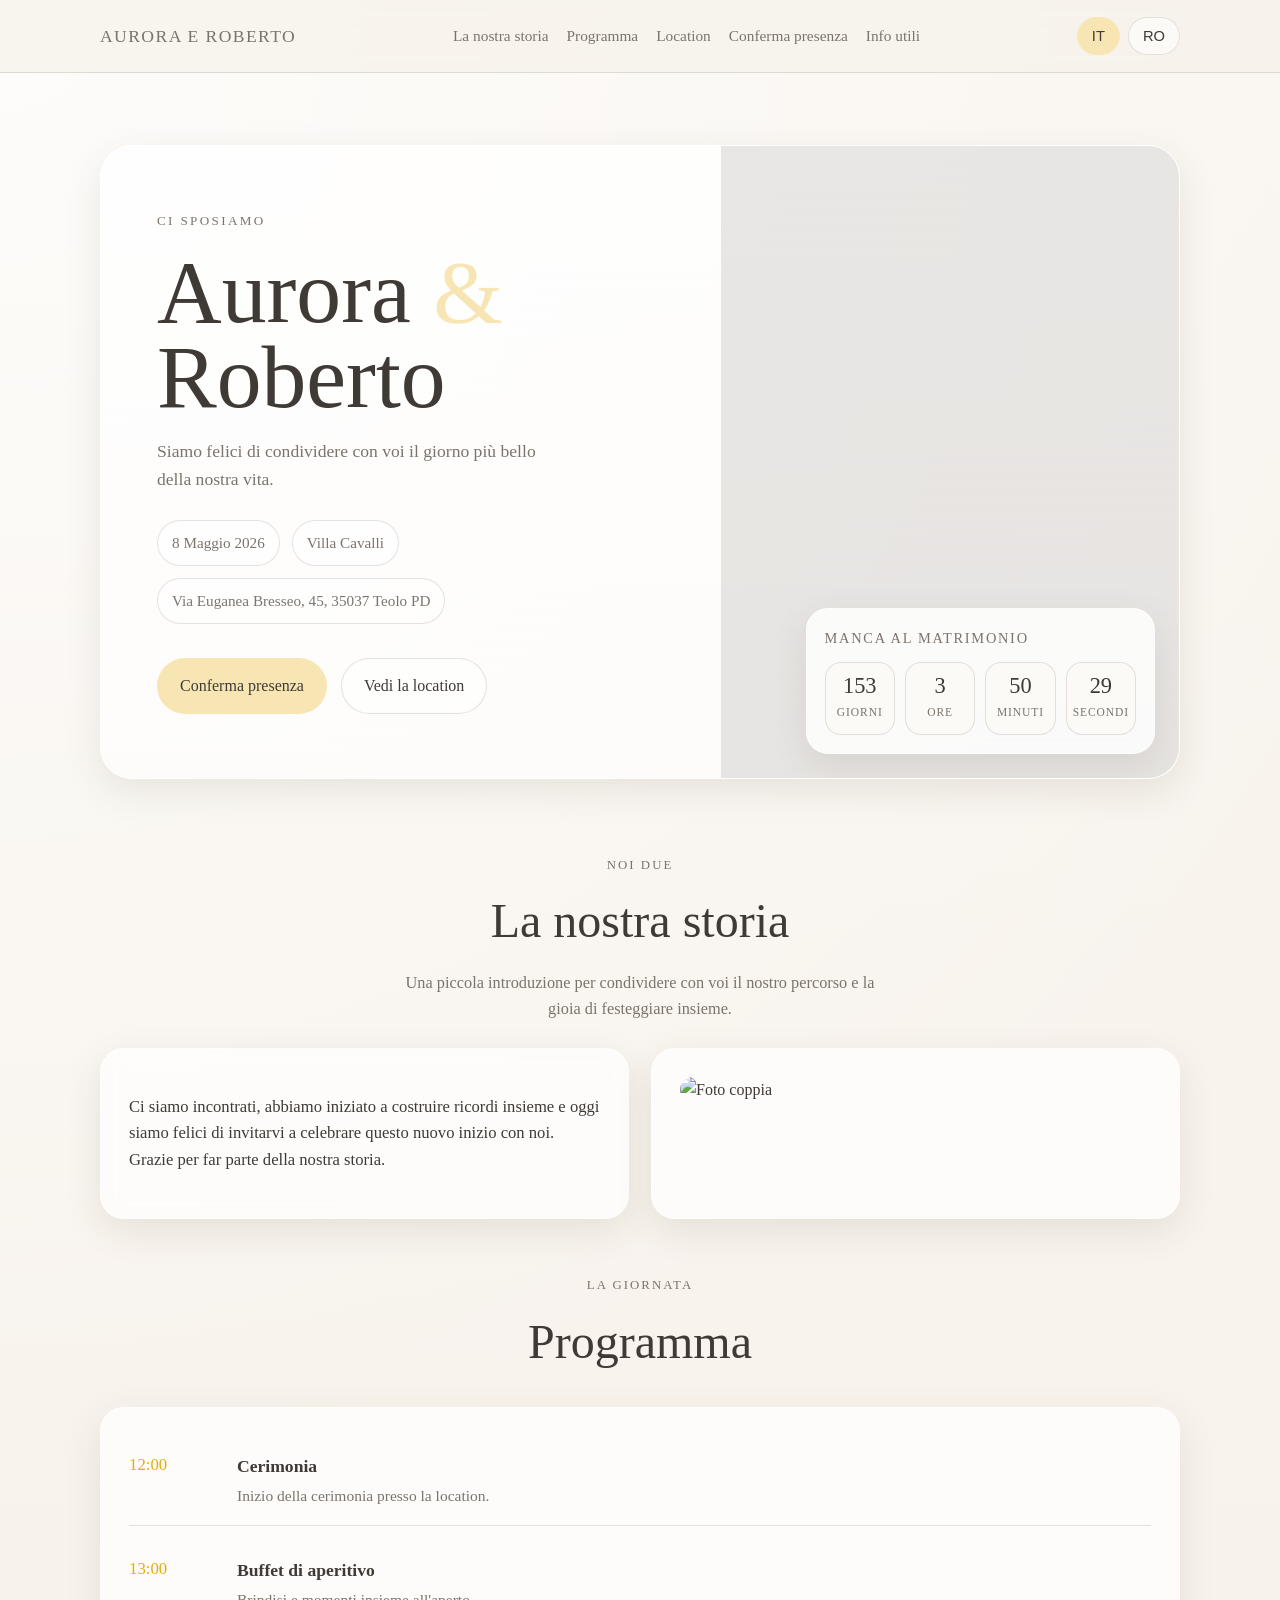
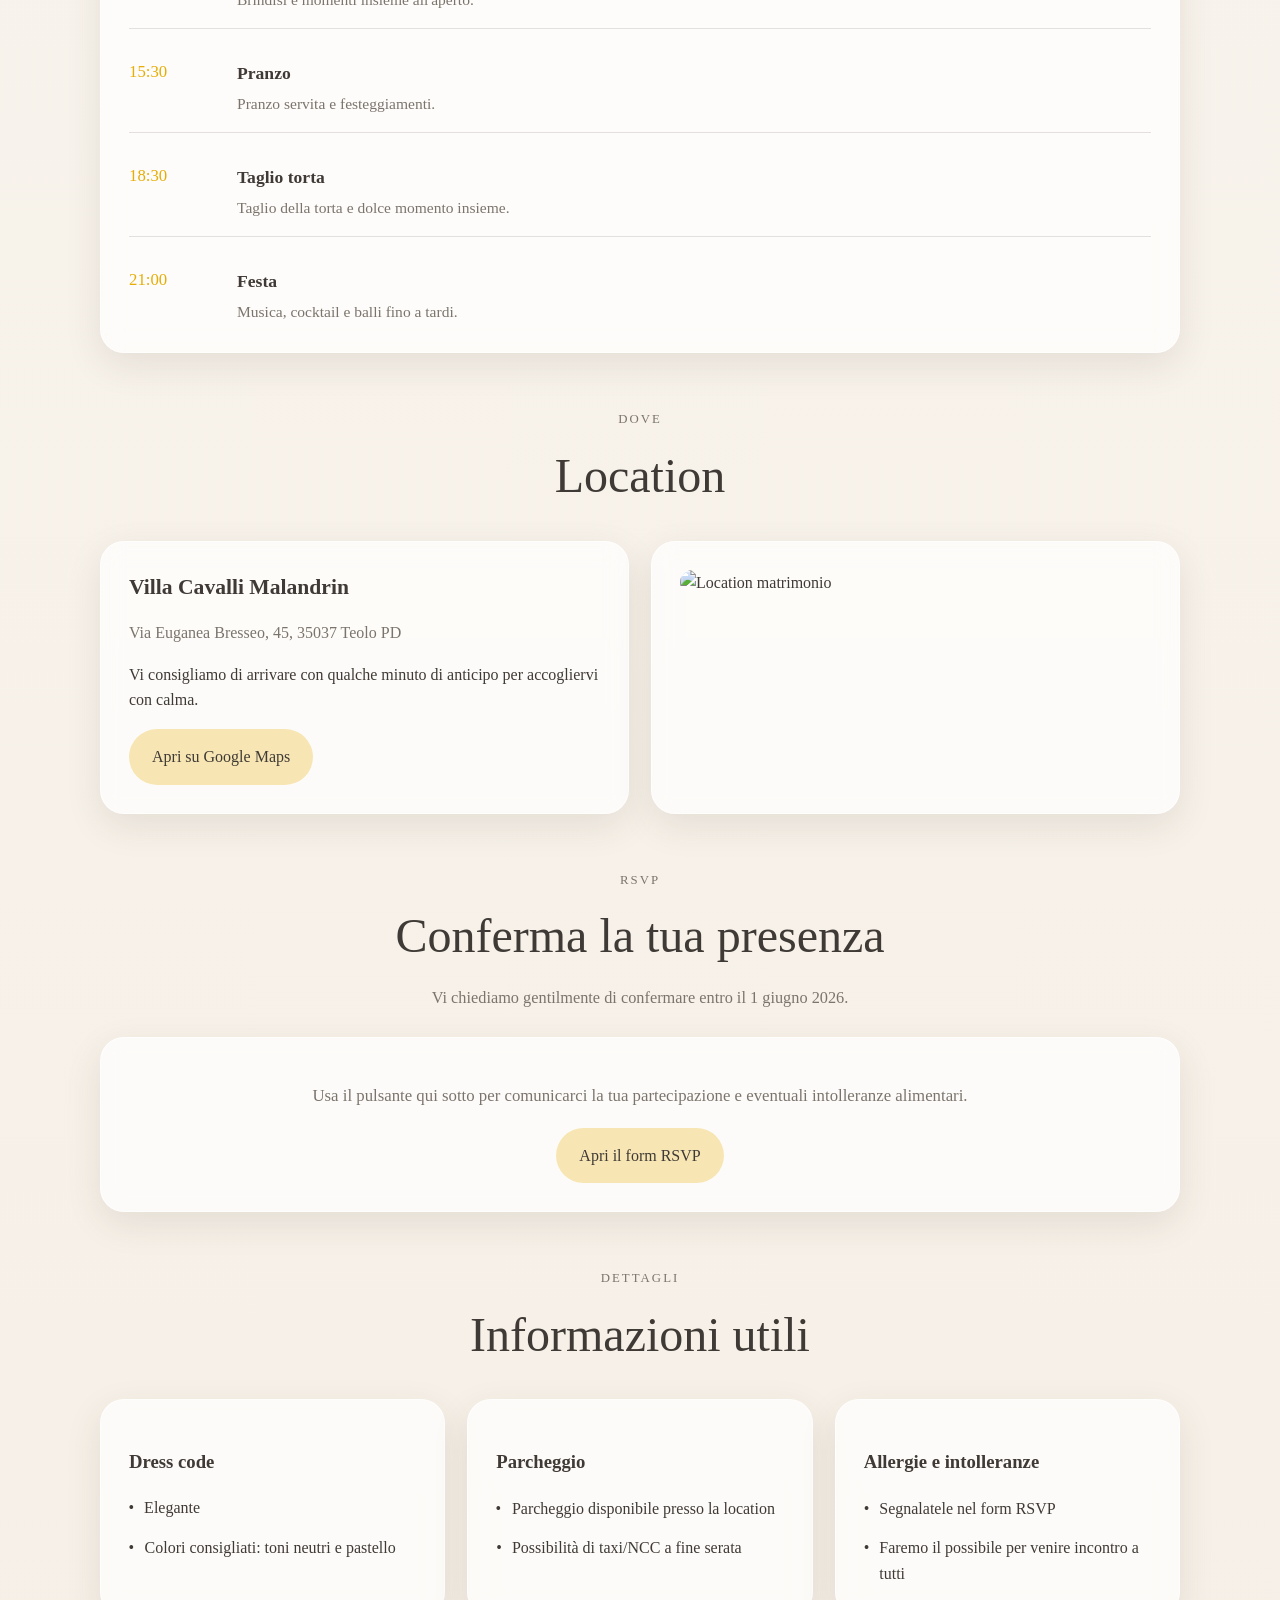
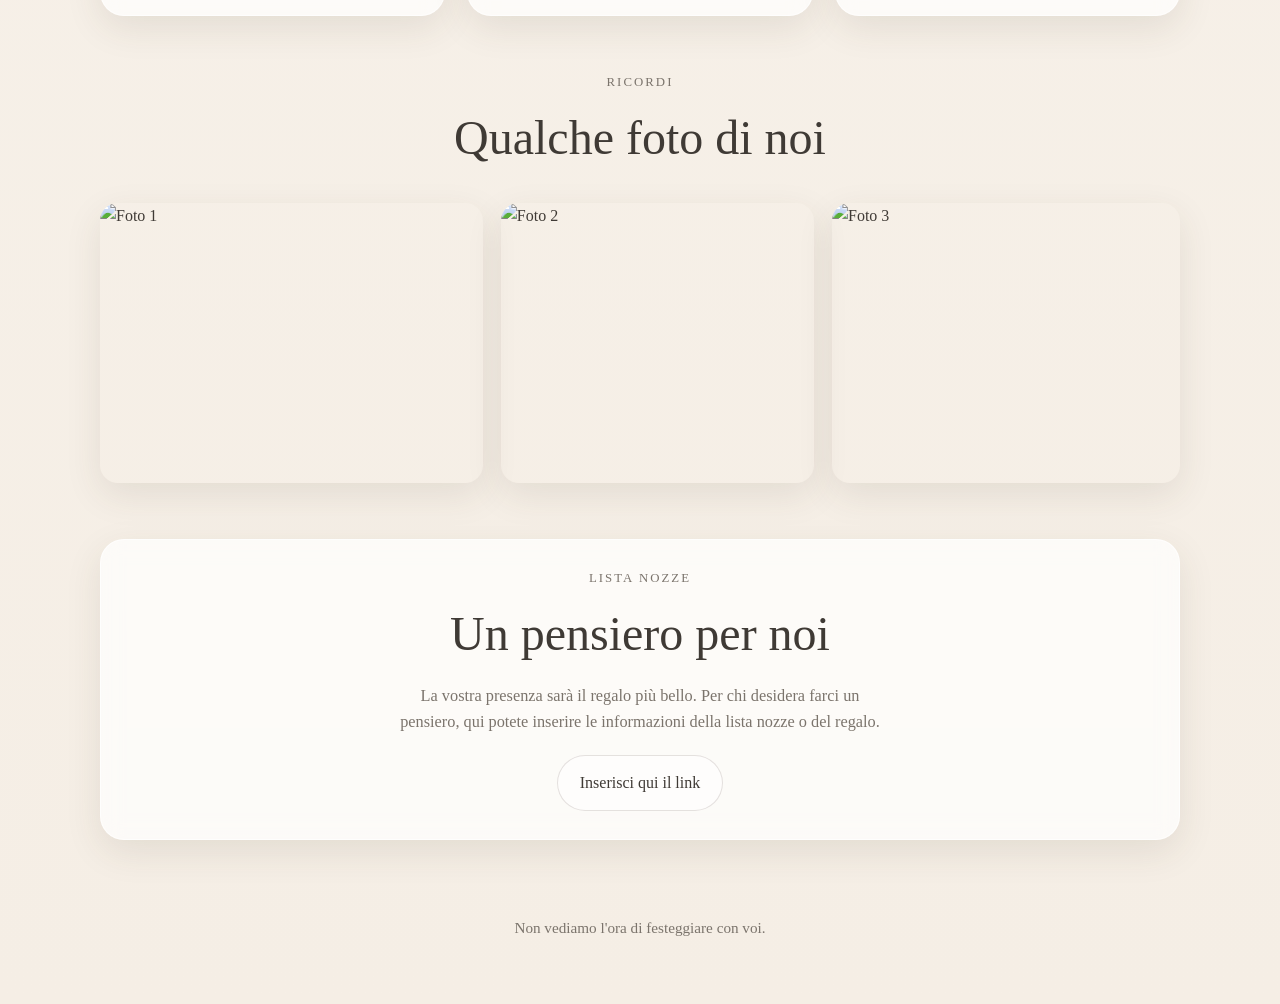
==== commit 5590d721: "Update index.html" ====
--- a/index.html
+++ b/index.html
@@ -4,7 +4,7 @@
   <meta charset="UTF-8" />
   <meta name="viewport" content="width=device-width, initial-scale=1.0" />
   <title>Aurora e Roberto | Wedding</title>
-  <meta name="description" content="Sito matrimonio di Lucia e Marco" />
+  <meta name="description" content="Sito matrimonio di Aurora e Roberto" />
   <style>
     :root{
       --bg: #f7f2eb;
@@ -13,8 +13,8 @@
       --text: #3f3a35;
       --muted: #7b746c;
       --line: rgba(110, 98, 88, 0.18);
-      --accent: #8f9b7a;
-      --accent-dark: #717d5f;
+      --accent: #F7E6B4;
+      --accent-dark: #E5AD06;
       --shadow: 0 12px 36px rgba(70, 56, 42, 0.10);
       --radius: 24px;
       --max: 1080px;
@@ -106,7 +106,7 @@
     .lang-btn:hover,
     .lang-btn.active{
       background: var(--accent);
-      color: white;
+      color: #3f3a35;
       border-color: var(--accent);
     }
 
@@ -190,7 +190,7 @@
 
     .btn-primary{
       background: var(--accent);
-      color: white;
+      color: #3f3a35;
     }
 
     .btn-primary:hover{
@@ -211,7 +211,7 @@
       min-height: 380px;
       background:
         linear-gradient(rgba(75,65,55,0.12), rgba(75,65,55,0.12)),
-        url("https://images.unsplash.com/photo-1522673607200-164d1b6ce486?auto=format&fit=crop&w=1200&q=80")
+        url("/img/barca.PNG")
         center/cover no-repeat;
       position: relative;
     }
@@ -463,7 +463,7 @@
 <body>
   <header class="topbar">
     <div class="container topbar-inner">
-      <div class="brand">Aurora e ROberto</div>
+      <div class="brand">Aurora e Roberto</div>
 
       <nav class="nav">
         <a href="#story" data-it="La nostra storia" data-ro="Povestea noastră">La nostra storia</a>
@@ -497,8 +497,8 @@
 
             <div class="hero-meta">
               <div class="pill">8 Maggio 2026</div>
-              <div class="pill" data-it="Villa Bellissima" data-ro="Villa Bellissima">Villa Cavalli</div>
-              <div class="pill" data-it="Roma, Italia" data-ro="Roma, Italia">Via Euganea Bresseo, 45, 35037 Teolo PD</div>
+              <div class="pill" data-it="Villa Cavalli" data-ro="Villa Cavalli">Villa Cavalli</div>
+              <div class="pill" data-it="Via Euganea Bresseo, 45, 35037 Teolo PD" data-ro="Via Euganea Bresseo, 45, 35037 Teolo PD">Via Euganea Bresseo, 45, 35037 Teolo PD</div>
             </div>
 
             <div class="cta-row">
@@ -510,7 +510,7 @@
           <div class="hero-photo">
             <div class="countdown-box">
               <div class="countdown-title" data-it="Manca al matrimonio" data-ro="Până la nuntă au rămas">
-                Manca al matrimonio
+                Manca al matrimonio 
               </div>
 
               <div class="countdown-grid">
@@ -574,7 +574,7 @@
 
         <div class="card timeline">
           <div class="timeline-item">
-            <div class="timeline-time">15:30</div>
+            <div class="timeline-time">12:00</div>
             <div>
               <h3 class="timeline-title" data-it="Cerimonia" data-ro="Ceremonia">Cerimonia</h3>
               <p class="timeline-desc"
@@ -586,9 +586,9 @@
           </div>
 
           <div class="timeline-item">
-            <div class="timeline-time">17:30</div>
+            <div class="timeline-time">13:00</div>
             <div>
-              <h3 class="timeline-title" data-it="Aperitivo" data-ro="Aperitiv">Aperitivo</h3>
+              <h3 class="timeline-title" data-it="Buffet di aperitivo" data-ro="Bufet de aperitive">Buffet di aperitivo</h3>
               <p class="timeline-desc"
                 data-it="Brindisi e momenti insieme all'aperto."
                 data-ro="Un toast și momente petrecute împreună în aer liber.">
@@ -598,25 +598,37 @@
           </div>
 
           <div class="timeline-item">
-            <div class="timeline-time">19:30</div>
+            <div class="timeline-time">15:30</div>
             <div>
-              <h3 class="timeline-title" data-it="Cena" data-ro="Cină">Cena</h3>
+              <h3 class="timeline-title" data-it="Pranzo" data-ro="Prânz">Pranzo</h3>
               <p class="timeline-desc"
-                data-it="Cena servita e festeggiamenti."
-                data-ro="Cină servită și momente de sărbătoare.">
-                Cena servita e festeggiamenti.
+                data-it="Pranzo servito e festeggiamenti."
+                data-ro="Prânz servit și momente de sărbătoare.">
+                Pranzo servita e festeggiamenti.
               </p>
             </div>
           </div>
 
           <div class="timeline-item">
-            <div class="timeline-time">22:30</div>
+            <div class="timeline-time">18:30</div>
+            <div>
+              <h3 class="timeline-title" data-it="Taglio torta" data-ro="Tăierea tortului">Taglio torta</h3>
+              <p class="timeline-desc"
+                data-it="Taglio della torta e dolce momento insieme."
+                data-ro="Tăierea tortului și un moment dulce împreună.">
+                Taglio della torta e dolce momento insieme.
+              </p>
+            </div>
+          </div>
+
+          <div class="timeline-item">
+            <div class="timeline-time">21:00</div>
             <div>
               <h3 class="timeline-title" data-it="Festa" data-ro="Petrecere">Festa</h3>
               <p class="timeline-desc"
-                data-it="Musica, torta e balli fino a tardi."
-                data-ro="Muzică, tort și dans până târziu.">
-                Musica, torta e balli fino a tardi.
+                data-it="Musica, cocktail e balli fino a tardi."
+                data-ro="Muzică, cocktailuri și dansuri până târziu..">
+                Musica, cocktail e balli fino a tardi.
               </p>
             </div>
           </div>
@@ -633,8 +645,8 @@
 
         <div class="grid-2">
           <div class="card">
-            <h3 class="location-name">Villa Bellissima</h3>
-            <p class="muted">Via Roma 123, 00100 Roma</p>
+            <h3 class="location-name">Villa Cavalli Malandrin</h3>
+            <p class="muted">Via Euganea Bresseo, 45, 35037 Teolo PD</p>
             <p
               data-it="Vi consigliamo di arrivare con qualche minuto di anticipo per accogliervi con calma."
               data-ro="Vă recomandăm să ajungeți cu câteva minute mai devreme pentru a vă întâmpina în liniște.">
@@ -642,7 +654,7 @@
             </p>
 
             <div class="cta-row">
-              <a class="btn btn-primary" href="https://maps.google.com" target="_blank"
+              <a class="btn btn-primary" href="https://maps.app.goo.gl/dWs8FyHUWMevnNb49" target="_blank"
                  data-it="Apri su Google Maps" data-ro="Deschide în Google Maps">
                  Apri su Google Maps
               </a>
@@ -650,7 +662,7 @@
           </div>
 
           <div class="card">
-            <img src="https://images.unsplash.com/photo-1519167758481-83f550bb49b3?auto=format&fit=crop&w=1200&q=80" alt="Location matrimonio" />
+            <img src="./img/fronte_villa_2.png" alt="Location matrimonio" />
           </div>
         </div>
       </div>
@@ -805,7 +817,7 @@
       if (btn) btn.classList.add("active");
     }
 
-    const weddingDate = new Date("2026-09-12T15:30:00");
+    const weddingDate = new Date("2027-05-08T11:15:00");
 
     function updateCountdown() {
       const now = new Date();
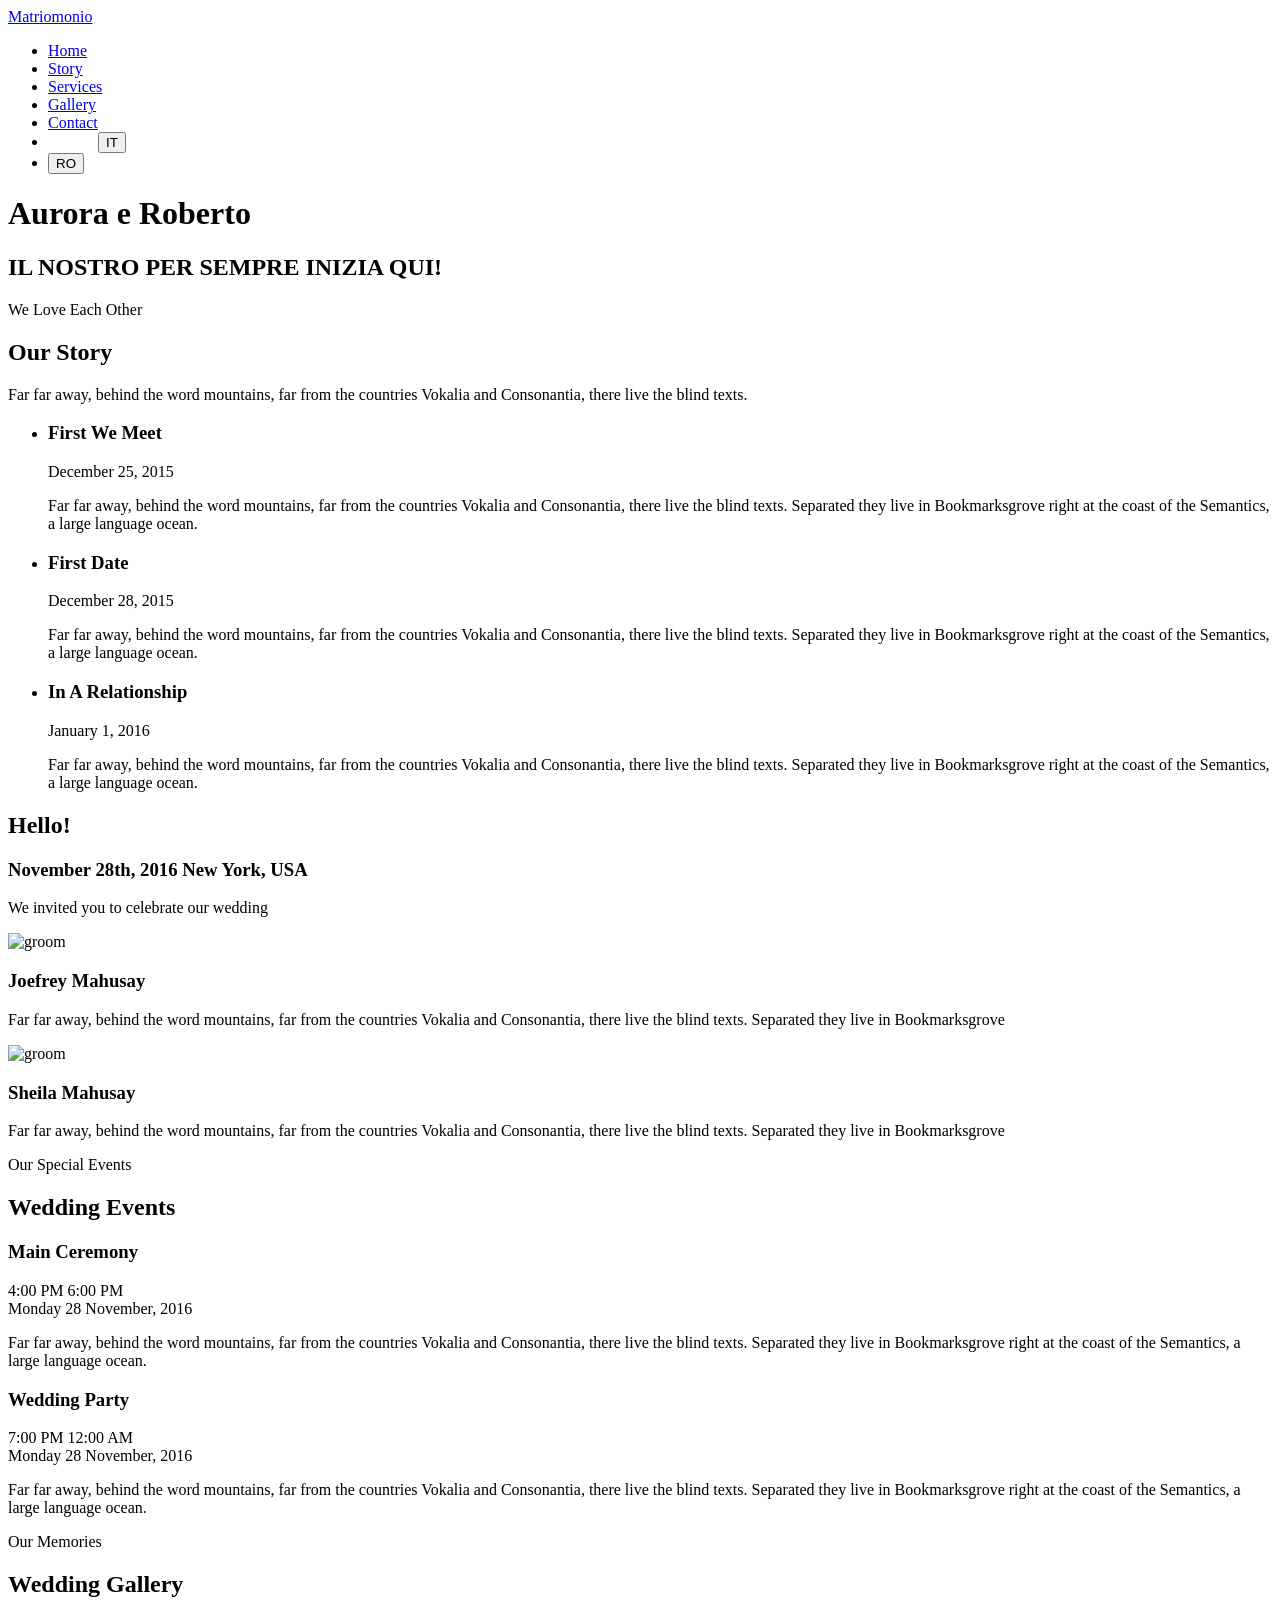
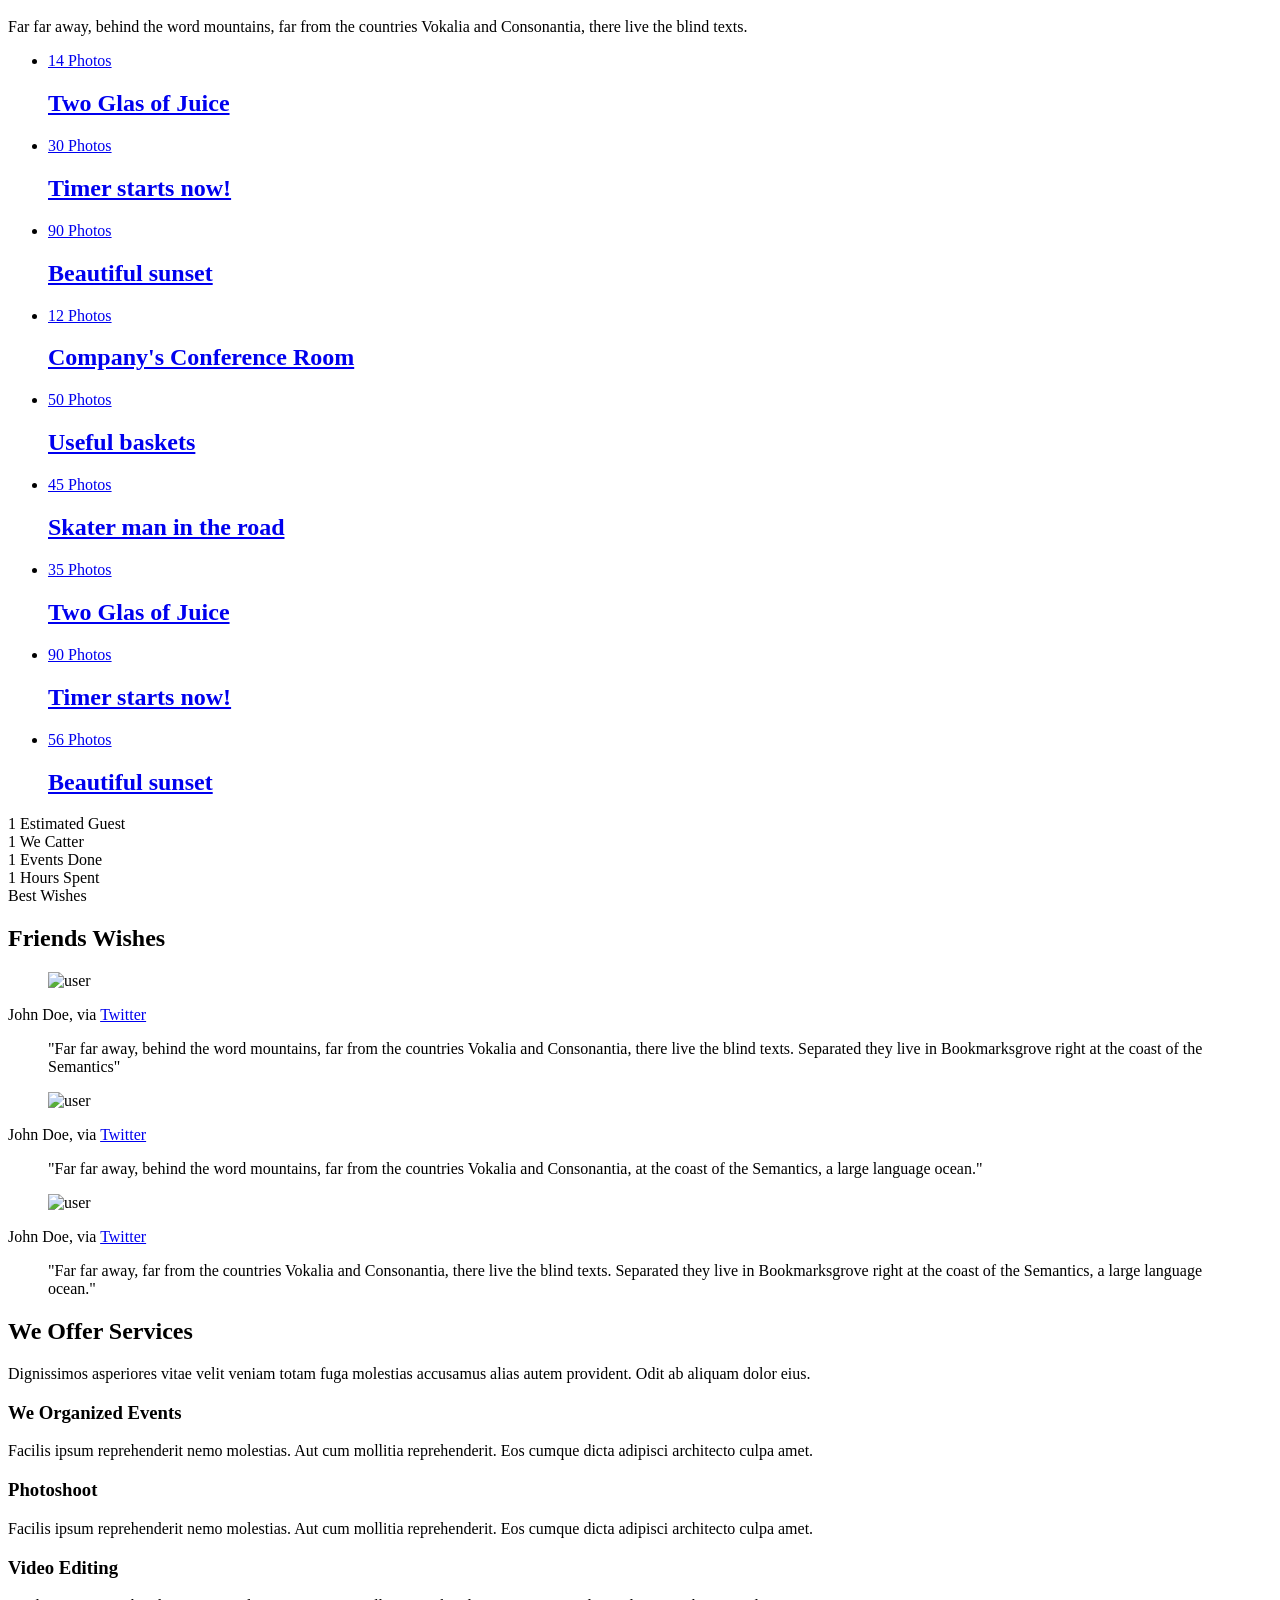
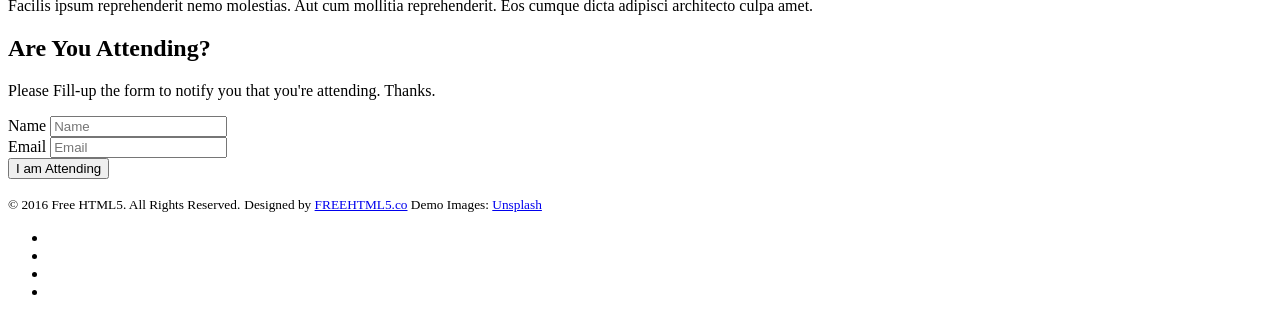
==== commit 6bd2559a: "Add files via upload" ====
--- a/index.html
+++ b/index.html
@@ -1,849 +1,633 @@
 <!DOCTYPE html>
-<html lang="it">
-<head>
-  <meta charset="UTF-8" />
-  <meta name="viewport" content="width=device-width, initial-scale=1.0" />
-  <title>Aurora e Roberto | Wedding</title>
-  <meta name="description" content="Sito matrimonio di Aurora e Roberto" />
-  <style>
-    :root{
-      --bg: #f7f2eb;
-      --bg-soft: #fcfaf7;
-      --card: rgba(255,255,255,0.72);
-      --text: #3f3a35;
-      --muted: #7b746c;
-      --line: rgba(110, 98, 88, 0.18);
-      --accent: #F7E6B4;
-      --accent-dark: #E5AD06;
-      --shadow: 0 12px 36px rgba(70, 56, 42, 0.10);
-      --radius: 24px;
-      --max: 1080px;
-    }
-
-    * { box-sizing: border-box; }
-
-    html { scroll-behavior: smooth; }
-
-    body{
-      margin:0;
-      font-family: "Georgia", "Times New Roman", serif;
-      color: var(--text);
-      background:
-        radial-gradient(circle at top left, rgba(255,255,255,0.7), transparent 35%),
-        linear-gradient(180deg, #f9f5ef 0%, #f5eee5 100%);
-      line-height: 1.6;
-    }
-
-    img{
-      max-width:100%;
-      display:block;
-      border-radius:18px;
-    }
-
-    a{
-      color: inherit;
-      text-decoration: none;
-    }
-
-    .container{
-      width:min(calc(100% - 32px), var(--max));
-      margin: 0 auto;
-    }
-
-    .topbar{
-      position: sticky;
-      top: 0;
-      z-index: 50;
-      backdrop-filter: blur(10px);
-      background: rgba(247, 242, 235, 0.78);
-      border-bottom: 1px solid var(--line);
-    }
-
-    .topbar-inner{
-      display:flex;
-      align-items:center;
-      justify-content:space-between;
-      gap:16px;
-      min-height:72px;
-    }
-
-    .brand{
-      font-size: 1.1rem;
-      letter-spacing: 0.08em;
-      text-transform: uppercase;
-      color: var(--muted);
-    }
-
-    .nav{
-      display:flex;
-      gap:18px;
-      flex-wrap: wrap;
-      justify-content:center;
-      font-size:0.96rem;
-      color: var(--muted);
-    }
-
-    .nav a:hover{
-      color: var(--text);
-    }
-
-    .lang-switch{
-      display:flex;
-      gap:8px;
-    }
-
-    .lang-btn{
-      border:1px solid var(--line);
-      background: rgba(255,255,255,0.55);
-      color: var(--text);
-      padding:10px 14px;
-      border-radius:999px;
-      cursor:pointer;
-      font-size:0.92rem;
-      transition: 0.2s ease;
-    }
-
-    .lang-btn:hover,
-    .lang-btn.active{
-      background: var(--accent);
-      color: #3f3a35;
-      border-color: var(--accent);
-    }
-
-    .hero{
-      padding: 72px 0 48px;
-    }
-
-    .hero-card{
-      background: linear-gradient(180deg, rgba(255,255,255,0.78), rgba(255,255,255,0.62));
-      border:1px solid rgba(255,255,255,0.65);
-      box-shadow: var(--shadow);
-      border-radius: 32px;
-      overflow: hidden;
-      display:grid;
-      grid-template-columns: 1.15fr 0.85fr;
-      min-height: 620px;
-    }
-
-    .hero-copy{
-      padding: 64px 56px;
-      display:flex;
-      flex-direction:column;
-      justify-content:center;
-    }
-
-    .eyebrow{
-      text-transform: uppercase;
-      letter-spacing: 0.18em;
-      color: var(--muted);
-      font-size: 0.82rem;
-      margin-bottom: 18px;
-    }
-
-    .names{
-      font-size: clamp(2.9rem, 7vw, 5.8rem);
-      line-height: 0.95;
-      margin: 0 0 18px;
-      font-weight: 400;
-    }
-
-    .subtitle{
-      font-size: 1.1rem;
-      color: var(--muted);
-      max-width: 44ch;
-      margin: 0 0 26px;
-    }
-
-    .hero-meta{
-      display:flex;
-      flex-wrap:wrap;
-      gap:12px;
-      margin-bottom: 26px;
-    }
-
-    .pill{
-      border:1px solid var(--line);
-      background: rgba(255,255,255,0.55);
-      padding:10px 14px;
-      border-radius:999px;
-      color: var(--muted);
-      font-size:0.95rem;
-    }
-
-    .cta-row{
-      display:flex;
-      gap:14px;
-      flex-wrap:wrap;
-      margin-top: 8px;
-    }
-
-    .btn{
-      display:inline-flex;
-      align-items:center;
-      justify-content:center;
-      padding:14px 22px;
-      border-radius:999px;
-      border:1px solid transparent;
-      font-size:1rem;
-      transition: 0.2s ease;
-    }
-
-    .btn-primary{
-      background: var(--accent);
-      color: #3f3a35;
-    }
-
-    .btn-primary:hover{
-      background: var(--accent-dark);
-    }
-
-    .btn-secondary{
-      background: rgba(255,255,255,0.5);
-      color: var(--text);
-      border-color: var(--line);
-    }
-
-    .btn-secondary:hover{
-      background: rgba(255,255,255,0.85);
-    }
-
-    .hero-photo{
-      min-height: 380px;
-      background:
-        linear-gradient(rgba(75,65,55,0.12), rgba(75,65,55,0.12)),
-        url("/img/barca.PNG")
-        center/cover no-repeat;
-      position: relative;
-    }
-
-    .countdown-box{
-      position:absolute;
-      right:24px;
-      bottom:24px;
-      background: rgba(255,255,255,0.82);
-      backdrop-filter: blur(8px);
-      border:1px solid rgba(255,255,255,0.6);
-      border-radius: 22px;
-      padding: 18px;
-      box-shadow: var(--shadow);
-      min-width: 250px;
-    }
-
-    .countdown-title{
-      color: var(--muted);
-      font-size:0.9rem;
-      margin-bottom:12px;
-      text-transform:uppercase;
-      letter-spacing:0.12em;
-    }
-
-    .countdown-grid{
-      display:grid;
-      grid-template-columns: repeat(4, 1fr);
-      gap:10px;
-      text-align:center;
-    }
-
-    .count-item{
-      background: var(--bg-soft);
-      border-radius: 16px;
-      padding: 12px 6px;
-      border:1px solid var(--line);
-    }
-
-    .count-num{
-      font-size: 1.4rem;
-      line-height:1;
-      margin-bottom:6px;
-    }
-
-    .count-label{
-      font-size:0.72rem;
-      color: var(--muted);
-      text-transform:uppercase;
-      letter-spacing:0.08em;
-    }
-
-    section{
-      padding: 28px 0;
-    }
-
-    .section-head{
-      text-align:center;
-      margin-bottom: 26px;
-    }
-
-    .section-kicker{
-      text-transform: uppercase;
-      letter-spacing: 0.16em;
-      color: var(--muted);
-      font-size: 0.8rem;
-      margin-bottom: 8px;
-    }
-
-    .section-title{
-      margin:0;
-      font-size: clamp(2rem, 4vw, 3rem);
-      font-weight: 400;
-    }
-
-    .section-text{
-      color: var(--muted);
-      max-width: 60ch;
-      margin: 10px auto 0;
-      font-size: 1.02rem;
-    }
-
-    .grid-2{
-      display:grid;
-      grid-template-columns: repeat(2, minmax(0,1fr));
-      gap:22px;
-    }
-
-    .grid-3{
-      display:grid;
-      grid-template-columns: repeat(3, minmax(0,1fr));
-      gap:22px;
-    }
-
-    .card{
-      background: var(--card);
-      border:1px solid rgba(255,255,255,0.62);
-      box-shadow: var(--shadow);
-      border-radius: var(--radius);
-      padding: 28px;
-      backdrop-filter: blur(10px);
-    }
-
-    .story-text{
-      font-size: 1.04rem;
-      color: var(--text);
-    }
-
-    .timeline{
-      display:grid;
-      gap:14px;
-    }
-
-    .timeline-item{
-      display:grid;
-      grid-template-columns: 92px 1fr;
-      gap:16px;
-      align-items:start;
-      padding:16px 0;
-      border-bottom:1px solid var(--line);
-    }
-
-    .timeline-item:last-child{
-      border-bottom:none;
-      padding-bottom:0;
-    }
-
-    .timeline-time{
-      font-size:1.05rem;
-      color: var(--accent-dark);
-    }
-
-    .timeline-title{
-      margin:0 0 4px;
-      font-size:1.1rem;
-    }
-
-    .timeline-desc{
-      margin:0;
-      color: var(--muted);
-      font-size:0.97rem;
-    }
-
-    .location-name{
-      font-size:1.35rem;
-      margin:0 0 10px;
-    }
-
-    .muted{
-      color: var(--muted);
-    }
-
-    .info-list{
-      display:grid;
-      gap:14px;
-      margin-top: 12px;
-    }
-
-    .info-row{
-      display:flex;
-      gap:10px;
-      align-items:flex-start;
-    }
-
-    .gallery{
-      display:grid;
-      grid-template-columns: 1.1fr 0.9fr 1fr;
-      gap:18px;
-    }
-
-    .gallery img{
-      height: 280px;
-      width:100%;
-      object-fit: cover;
-      box-shadow: var(--shadow);
-    }
-
-    .rsvp-highlight{
-      font-size:1.05rem;
-      color: var(--muted);
-      margin-bottom:18px;
-    }
-
-    .gift-box{
-      text-align:center;
-    }
-
-    .footer{
-      padding: 48px 0 64px;
-      text-align:center;
-      color: var(--muted);
-      font-size: 0.95rem;
-    }
-
-    @media (max-width: 960px){
-      .hero-card,
-      .grid-2,
-      .grid-3,
-      .gallery{
-        grid-template-columns: 1fr;
-      }
-
-      .hero-copy{
-        padding: 46px 26px;
-      }
-
-      .hero-photo{
-        min-height: 420px;
-      }
-
-      .countdown-box{
-        left:20px;
-        right:20px;
-        bottom:20px;
-        min-width: auto;
-      }
-
-      .topbar-inner{
-        flex-direction:column;
-        padding:12px 0;
-      }
-
-      .timeline-item{
-        grid-template-columns: 1fr;
-        gap:8px;
-      }
-    }
-
-    @media (max-width: 640px){
-      .hero{
-        padding-top: 26px;
-      }
-
-      .names{
-        font-size: 3.2rem;
-      }
-
-      .countdown-grid{
-        grid-template-columns: repeat(2, 1fr);
-      }
-
-      .nav{
-        gap:12px;
-        font-size:0.9rem;
-      }
-    }
-  </style>
-</head>
-<body>
-  <header class="topbar">
-    <div class="container topbar-inner">
-      <div class="brand">Aurora e Roberto</div>
-
-      <nav class="nav">
-        <a href="#story" data-it="La nostra storia" data-ro="Povestea noastră">La nostra storia</a>
-        <a href="#day" data-it="Programma" data-ro="Program">Programma</a>
-        <a href="#location" data-it="Location" data-ro="Locație">Location</a>
-        <a href="#rsvp" data-it="Conferma presenza" data-ro="Confirmare prezență">Conferma presenza</a>
-        <a href="#info" data-it="Info utili" data-ro="Informații utile">Info utili</a>
-      </nav>
-
-      <div class="lang-switch">
-        <button class="lang-btn active" onclick="setLang('it', this)">IT</button>
-        <button class="lang-btn" onclick="setLang('ro', this)">RO</button>
-      </div>
-    </div>
-  </header>
-
-  <main>
-    <section class="hero">
-      <div class="container">
-        <div class="hero-card">
-          <div class="hero-copy">
-            <div class="eyebrow" data-it="Ci sposiamo" data-ro="Ne căsătorim">Ci sposiamo</div>
-
-            <h1 class="names">Aurora <span style="color:var(--accent)">&</span> Roberto</h1>
-
-            <p class="subtitle"
-              data-it="Siamo felici di condividere con voi il giorno più bello della nostra vita."
-              data-ro="Suntem fericiți să împărtășim cu voi cea mai frumoasă zi din viața noastră.">
-              Siamo felici di condividere con voi il giorno più bello della nostra vita.
-            </p>
-
-            <div class="hero-meta">
-              <div class="pill">8 Maggio 2026</div>
-              <div class="pill" data-it="Villa Cavalli" data-ro="Villa Cavalli">Villa Cavalli</div>
-              <div class="pill" data-it="Via Euganea Bresseo, 45, 35037 Teolo PD" data-ro="Via Euganea Bresseo, 45, 35037 Teolo PD">Via Euganea Bresseo, 45, 35037 Teolo PD</div>
-            </div>
-
-            <div class="cta-row">
-              <a class="btn btn-primary" href="#rsvp" data-it="Conferma presenza" data-ro="Confirmă prezența">Conferma presenza</a>
-              <a class="btn btn-secondary" href="#location" data-it="Vedi la location" data-ro="Vezi locația">Vedi la location</a>
-            </div>
-          </div>
-
-          <div class="hero-photo">
-            <div class="countdown-box">
-              <div class="countdown-title" data-it="Manca al matrimonio" data-ro="Până la nuntă au rămas">
-                Manca al matrimonio 
-              </div>
-
-              <div class="countdown-grid">
-                <div class="count-item">
-                  <div class="count-num" id="days">0</div>
-                  <div class="count-label" data-it="Giorni" data-ro="Zile">Giorni</div>
-                </div>
-                <div class="count-item">
-                  <div class="count-num" id="hours">0</div>
-                  <div class="count-label" data-it="Ore" data-ro="Ore">Ore</div>
-                </div>
-                <div class="count-item">
-                  <div class="count-num" id="minutes">0</div>
-                  <div class="count-label" data-it="Minuti" data-ro="Minute">Minuti</div>
-                </div>
-                <div class="count-item">
-                  <div class="count-num" id="seconds">0</div>
-                  <div class="count-label" data-it="Secondi" data-ro="Secunde">Secondi</div>
-                </div>
-              </div>
-            </div>
-          </div>
-        </div>
-      </div>
-    </section>
-
-    <section id="story">
-      <div class="container">
-        <div class="section-head">
-          <div class="section-kicker" data-it="Noi due" data-ro="Noi doi">Noi due</div>
-          <h2 class="section-title" data-it="La nostra storia" data-ro="Povestea noastră">La nostra storia</h2>
-          <p class="section-text"
-            data-it="Una piccola introduzione per condividere con voi il nostro percorso e la gioia di festeggiare insieme."
-            data-ro="O mică introducere pentru a împărtăși cu voi povestea noastră și bucuria de a sărbători împreună.">
-            Una piccola introduzione per condividere con voi il nostro percorso e la gioia di festeggiare insieme.
-          </p>
-        </div>
-
-        <div class="grid-2">
-          <div class="card">
-            <p class="story-text"
-              data-it="Ci siamo incontrati, abbiamo iniziato a costruire ricordi insieme e oggi siamo felici di invitarvi a celebrare questo nuovo inizio con noi. Grazie per far parte della nostra storia."
-              data-ro="Ne-am întâlnit, am început să construim amintiri împreună, iar astăzi suntem fericiți să vă invităm să sărbătoriți alături de noi acest nou început. Vă mulțumim că faceți parte din povestea noastră.">
-              Ci siamo incontrati, abbiamo iniziato a costruire ricordi insieme e oggi siamo felici di invitarvi a celebrare questo nuovo inizio con noi. Grazie per far parte della nostra storia.
-            </p>
-          </div>
-
-          <div class="card">
-            <img src="https://images.unsplash.com/photo-1511285560929-80b456fea0bc?auto=format&fit=crop&w=1200&q=80" alt="Foto coppia" />
-          </div>
-        </div>
-      </div>
-    </section>
-
-    <section id="day">
-      <div class="container">
-        <div class="section-head">
-          <div class="section-kicker" data-it="La giornata" data-ro="Ziua evenimentului">La giornata</div>
-          <h2 class="section-title" data-it="Programma" data-ro="Program">Programma</h2>
-        </div>
-
-        <div class="card timeline">
-          <div class="timeline-item">
-            <div class="timeline-time">12:00</div>
-            <div>
-              <h3 class="timeline-title" data-it="Cerimonia" data-ro="Ceremonia">Cerimonia</h3>
-              <p class="timeline-desc"
-                data-it="Inizio della cerimonia presso la location."
-                data-ro="Începutul ceremoniei la locație.">
-                Inizio della cerimonia presso la location.
-              </p>
-            </div>
-          </div>
-
-          <div class="timeline-item">
-            <div class="timeline-time">13:00</div>
-            <div>
-              <h3 class="timeline-title" data-it="Buffet di aperitivo" data-ro="Bufet de aperitive">Buffet di aperitivo</h3>
-              <p class="timeline-desc"
-                data-it="Brindisi e momenti insieme all'aperto."
-                data-ro="Un toast și momente petrecute împreună în aer liber.">
-                Brindisi e momenti insieme all'aperto.
-              </p>
-            </div>
-          </div>
-
-          <div class="timeline-item">
-            <div class="timeline-time">15:30</div>
-            <div>
-              <h3 class="timeline-title" data-it="Pranzo" data-ro="Prânz">Pranzo</h3>
-              <p class="timeline-desc"
-                data-it="Pranzo servito e festeggiamenti."
-                data-ro="Prânz servit și momente de sărbătoare.">
-                Pranzo servita e festeggiamenti.
-              </p>
-            </div>
-          </div>
-
-          <div class="timeline-item">
-            <div class="timeline-time">18:30</div>
-            <div>
-              <h3 class="timeline-title" data-it="Taglio torta" data-ro="Tăierea tortului">Taglio torta</h3>
-              <p class="timeline-desc"
-                data-it="Taglio della torta e dolce momento insieme."
-                data-ro="Tăierea tortului și un moment dulce împreună.">
-                Taglio della torta e dolce momento insieme.
-              </p>
-            </div>
-          </div>
-
-          <div class="timeline-item">
-            <div class="timeline-time">21:00</div>
-            <div>
-              <h3 class="timeline-title" data-it="Festa" data-ro="Petrecere">Festa</h3>
-              <p class="timeline-desc"
-                data-it="Musica, cocktail e balli fino a tardi."
-                data-ro="Muzică, cocktailuri și dansuri până târziu..">
-                Musica, cocktail e balli fino a tardi.
-              </p>
-            </div>
-          </div>
-        </div>
-      </div>
-    </section>
-
-    <section id="location">
-      <div class="container">
-        <div class="section-head">
-          <div class="section-kicker" data-it="Dove" data-ro="Unde">Dove</div>
-          <h2 class="section-title" data-it="Location" data-ro="Locație">Location</h2>
-        </div>
-
-        <div class="grid-2">
-          <div class="card">
-            <h3 class="location-name">Villa Cavalli Malandrin</h3>
-            <p class="muted">Via Euganea Bresseo, 45, 35037 Teolo PD</p>
-            <p
-              data-it="Vi consigliamo di arrivare con qualche minuto di anticipo per accogliervi con calma."
-              data-ro="Vă recomandăm să ajungeți cu câteva minute mai devreme pentru a vă întâmpina în liniște.">
-              Vi consigliamo di arrivare con qualche minuto di anticipo per accogliervi con calma.
-            </p>
-
-            <div class="cta-row">
-              <a class="btn btn-primary" href="https://maps.app.goo.gl/dWs8FyHUWMevnNb49" target="_blank"
-                 data-it="Apri su Google Maps" data-ro="Deschide în Google Maps">
-                 Apri su Google Maps
-              </a>
-            </div>
-          </div>
-
-          <div class="card">
-            <img src="./img/fronte_villa_2.png" alt="Location matrimonio" />
-          </div>
-        </div>
-      </div>
-    </section>
-
-    <section id="rsvp">
-      <div class="container">
-        <div class="section-head">
-          <div class="section-kicker">RSVP</div>
-          <h2 class="section-title" data-it="Conferma la tua presenza" data-ro="Confirmă prezența ta">
-            Conferma la tua presenza
-          </h2>
-          <p class="section-text"
-            data-it="Vi chiediamo gentilmente di confermare entro il 1 giugno 2026."
-            data-ro="Vă rugăm să confirmați până la 1 iunie 2026.">
-            Vi chiediamo gentilmente di confermare entro il 1 giugno 2026.
-          </p>
-        </div>
-
-        <div class="card" style="text-align:center;">
-          <p class="rsvp-highlight"
-            data-it="Usa il pulsante qui sotto per comunicarci la tua partecipazione e eventuali intolleranze alimentari."
-            data-ro="Folosiți butonul de mai jos pentru a ne comunica participarea și eventualele intoleranțe alimentare.">
-            Usa il pulsante qui sotto per comunicarci la tua partecipazione e eventuali intolleranze alimentari.
-          </p>
-
-          <a class="btn btn-primary" href="INSERISCI-QUI-IL-LINK-RSVP" target="_blank"
-             data-it="Apri il form RSVP" data-ro="Deschide formularul RSVP">
-             Apri il form RSVP
-          </a>
-        </div>
-      </div>
-    </section>
-
-    <section id="info">
-      <div class="container">
-        <div class="section-head">
-          <div class="section-kicker" data-it="Dettagli" data-ro="Detalii">Dettagli</div>
-          <h2 class="section-title" data-it="Informazioni utili" data-ro="Informații utile">Informazioni utili</h2>
-        </div>
-
-        <div class="grid-3">
-          <div class="card">
-            <h3 data-it="Dress code" data-ro="Dress code">Dress code</h3>
-            <div class="info-list">
-              <div class="info-row">
-                <span>•</span>
-                <span data-it="Elegante" data-ro="Elegant">Elegante</span>
-              </div>
-              <div class="info-row">
-                <span>•</span>
-                <span data-it="Colori consigliati: toni neutri e pastello" data-ro="Culori recomandate: tonuri neutre și pastel">
-                  Colori consigliati: toni neutri e pastello
-                </span>
-              </div>
-            </div>
-          </div>
-
-          <div class="card">
-            <h3 data-it="Parcheggio" data-ro="Parcare">Parcheggio</h3>
-            <div class="info-list">
-              <div class="info-row">
-                <span>•</span>
-                <span data-it="Parcheggio disponibile presso la location" data-ro="Parcare disponibilă la locație">
-                  Parcheggio disponibile presso la location
-                </span>
-              </div>
-              <div class="info-row">
-                <span>•</span>
-                <span data-it="Possibilità di taxi/NCC a fine serata" data-ro="Posibilitate de taxi/NCC la sfârșitul serii">
-                  Possibilità di taxi/NCC a fine serata
-                </span>
-              </div>
-            </div>
-          </div>
-
-          <div class="card">
-            <h3 data-it="Allergie e intolleranze" data-ro="Alergii și intoleranțe">Allergie e intolleranze</h3>
-            <div class="info-list">
-              <div class="info-row">
-                <span>•</span>
-                <span data-it="Segnalatele nel form RSVP" data-ro="Vă rugăm să le menționați în formularul RSVP">
-                  Segnalatele nel form RSVP
-                </span>
-              </div>
-              <div class="info-row">
-                <span>•</span>
-                <span data-it="Faremo il possibile per venire incontro a tutti" data-ro="Vom face tot posibilul să ținem cont de toate">
-                  Faremo il possibile per venire incontro a tutti
-                </span>
-              </div>
-            </div>
-          </div>
-        </div>
-      </div>
-    </section>
-
-    <section id="gallery">
-      <div class="container">
-        <div class="section-head">
-          <div class="section-kicker" data-it="Ricordi" data-ro="Amintiri">Ricordi</div>
-          <h2 class="section-title" data-it="Qualche foto di noi" data-ro="Câteva fotografii cu noi">Qualche foto di noi</h2>
-        </div>
-
-        <div class="gallery">
-          <img src="https://images.unsplash.com/photo-1520854221256-17451cc331bf?auto=format&fit=crop&w=1200&q=80" alt="Foto 1" />
-          <img src="https://images.unsplash.com/photo-1519741497674-611481863552?auto=format&fit=crop&w=1200&q=80" alt="Foto 2" />
-          <img src="https://images.unsplash.com/photo-1522673607200-164d1b6ce486?auto=format&fit=crop&w=1200&q=80" alt="Foto 3" />
-        </div>
-      </div>
-    </section>
-
-    <section id="gift">
-      <div class="container">
-        <div class="card gift-box">
-          <div class="section-kicker" data-it="Lista nozze" data-ro="Cadou de nuntă">Lista nozze</div>
-          <h2 class="section-title" data-it="Un pensiero per noi" data-ro="Un gând pentru noi">Un pensiero per noi</h2>
-          <p class="section-text"
-            data-it="La vostra presenza sarà il regalo più bello. Per chi desidera farci un pensiero, qui potete inserire le informazioni della lista nozze o del regalo."
-            data-ro="Prezența voastră va fi cel mai frumos cadou. Pentru cei care doresc să ne ofere un dar, aici puteți adăuga informațiile despre lista de nuntă sau cadou.">
-            La vostra presenza sarà il regalo più bello. Per chi desidera farci un pensiero, qui potete inserire le informazioni della lista nozze o del regalo.
-          </p>
-
-          <div class="cta-row" style="justify-content:center; margin-top:20px;">
-            <a class="btn btn-secondary" href="#"
-               data-it="Inserisci qui il link" data-ro="Adaugă aici linkul">
-               Inserisci qui il link
-            </a>
-          </div>
-        </div>
-      </div>
-    </section>
-  </main>
-
-  <footer class="footer">
-    <div class="container">
-      <div data-it="Non vediamo l'ora di festeggiare con voi." data-ro="Abia așteptăm să sărbătorim împreună cu voi.">
-        Non vediamo l'ora di festeggiare con voi.
-      </div>
-    </div>
-  </footer>
-
-  <script>
-    function setLang(lang, btn) {
-      document.documentElement.lang = lang;
-
-      document.querySelectorAll("[data-" + lang + "]").forEach(el => {
-        el.textContent = el.getAttribute("data-" + lang);
-      });
-
-      document.querySelectorAll(".lang-btn").forEach(b => b.classList.remove("active"));
-      if (btn) btn.classList.add("active");
-    }
-
-    const weddingDate = new Date("2027-05-08T11:15:00");
-
-    function updateCountdown() {
-      const now = new Date();
-      const diff = weddingDate - now;
-
-      if (diff <= 0) {
-        document.getElementById("days").textContent = "0";
-        document.getElementById("hours").textContent = "0";
-        document.getElementById("minutes").textContent = "0";
-        document.getElementById("seconds").textContent = "0";
-        return;
-      }
-
-      const days = Math.floor(diff / (1000 * 60 * 60 * 24));
-      const hours = Math.floor((diff / (1000 * 60 * 60)) % 24);
-      const minutes = Math.floor((diff / (1000 * 60)) % 60);
-      const seconds = Math.floor((diff / 1000) % 60);
-
-      document.getElementById("days").textContent = days;
-      document.getElementById("hours").textContent = hours;
-      document.getElementById("minutes").textContent = minutes;
-      document.getElementById("seconds").textContent = seconds;
-    }
-
-    updateCountdown();
-    setInterval(updateCountdown, 1000);
-  </script>
-</body>
+<!--[if lt IE 7]>      <html class="no-js lt-ie9 lt-ie8 lt-ie7"> <![endif]-->
+<!--[if IE 7]>         <html class="no-js lt-ie9 lt-ie8"> <![endif]-->
+<!--[if IE 8]>         <html class="no-js lt-ie9"> <![endif]-->
+<!--[if gt IE 8]><!--> <html class="no-js"> <!--<![endif]-->
+	<head>
+	<meta charset="utf-8">
+	<meta http-equiv="X-UA-Compatible" content="IE=edge">
+	<title>Wedding &mdash; 100% Free Fully Responsive HTML5 Template by FREEHTML5.co</title>
+	<meta name="viewport" content="width=device-width, initial-scale=1">
+	<meta name="description" content="Free HTML5 Template by FREEHTML5.CO" />
+	<meta name="keywords" content="free html5, free template, free bootstrap, html5, css3, mobile first, responsive" />
+	<meta name="author" content="FREEHTML5.CO" />
+
+  <!-- 
+	//////////////////////////////////////////////////////
+
+	FREE HTML5 TEMPLATE 
+	DESIGNED & DEVELOPED by FREEHTML5.CO
+		
+	Website: 		http://freehtml5.co/
+	Email: 			info@freehtml5.co
+	Twitter: 		http://twitter.com/fh5co
+	Facebook: 		https://www.facebook.com/fh5co
+
+	//////////////////////////////////////////////////////
+	 -->
+
+  	<!-- Facebook and Twitter integration -->
+	<meta property="og:title" content=""/>
+	<meta property="og:image" content=""/>
+	<meta property="og:url" content=""/>
+	<meta property="og:site_name" content=""/>
+	<meta property="og:description" content=""/>
+	<meta name="twitter:title" content="" />
+	<meta name="twitter:image" content="" />
+	<meta name="twitter:url" content="" />
+	<meta name="twitter:card" content="" />
+
+	<link href='https://fonts.googleapis.com/css?family=Work+Sans:400,300,600,400italic,700' rel='stylesheet' type='text/css'>
+	<link href="https://fonts.googleapis.com/css?family=Sacramento" rel="stylesheet">
+	<link href="https://fonts.googleapis.com/css2?family=Allura&display=swap" rel="stylesheet">
+	
+	<!-- Animate.css -->
+	<link rel="stylesheet" href="css/animate.css">
+	<!-- Icomoon Icon Fonts-->
+	<link rel="stylesheet" href="css/icomoon.css">
+	<!-- Bootstrap  -->
+	<link rel="stylesheet" href="css/bootstrap.css">
+
+	<!-- Magnific Popup -->
+	<link rel="stylesheet" href="css/magnific-popup.css">
+
+	<!-- Owl Carousel  -->
+	<link rel="stylesheet" href="css/owl.carousel.min.css">
+	<link rel="stylesheet" href="css/owl.theme.default.min.css">
+
+	<!-- Theme style  -->
+	<link rel="stylesheet" href="css/style.css">
+
+	<!-- Modernizr JS -->
+	<script src="js/modernizr-2.6.2.min.js"></script>
+	<!-- FOR IE9 below -->
+	<!--[if lt IE 9]>
+	<script src="js/respond.min.js"></script>
+	<![endif]-->
+
+	</head>
+	<body>
+		
+	<div class="fh5co-loader"></div>
+	
+	<div id="page">
+	<nav class="fh5co-nav" role="navigation">   <!-- NAVIGATOR -->
+		<div class="container">
+			<div class="row">
+				<div class="col-xs-2">
+					<div id="fh5co-logo"><a href="index.html" data-it="Matrimonio" data-ro="Wedding" >Matriomonio</a></div>
+				</div>
+				<div class="col-xs-10 text-right menu-1">
+					<ul>
+						<li class="active"><a href="index.html">Home</a></li>
+						<li><a href="about.html">Story</a></li>
+						<li><a href="services.html">Services</a></li>
+						<li><a href="gallery.html">Gallery</a></li>
+						<li><a href="contact.html">Contact</a></li>
+
+						<li><button type="button" class="lang-btn active" onclick="setLang('it', this)" style="margin: 0 50px">IT</button></li>
+						<li><button type="button" class="lang-btn" onclick="setLang('ro', this)">RO</button></li>
+					</ul>
+				</div>
+			</div>
+			
+		</div>
+	</nav>
+
+	<header id="fh5co-header" class="fh5co-cover" role="banner" style="background-image:url(images/733_AdrianBirgauan.ro.jpg);" data-stellar-background-ratio="0.5"> <!-- HOME -->
+		<div class="overlay"></div>
+		<div class="container">
+			<div class="row">
+				<div class="col-md-8 col-md-offset-2 text-center">
+					<div class="display-t">
+						<div class="display-tc animate-box" data-animate-effect="fadeIn">
+							<h1>Aurora e Roberto</h1>
+							<h2 data-it="IL NOSTRO PER SEMPRE INIZIA QUI!" data-ro="DE AICI ÎNCEPE PENTRU TOTDEAUNA AL NOSTRU">IL NOSTRO PER SEMPRE INIZIA QUI!</h2>
+							<div class="simply-countdown simply-countdown-one"></div>
+						</div>
+					</div>
+				</div>
+			</div>
+		</div>
+	</header>
+
+	<div id="fh5co-couple-story"> <!-- LA NOSTRA STORIA -->
+		<div class="container">
+			<div class="row">
+				<div class="col-md-8 col-md-offset-2 text-center fh5co-heading animate-box">
+					<span>We Love Each Other</span>
+					<h2>Our Story</h2>
+					<p>Far far away, behind the word mountains, far from the countries Vokalia and Consonantia, there live the blind texts.</p>
+				</div>
+			</div>
+			<div class="row">
+				<div class="col-md-12 col-md-offset-0">
+					<ul class="timeline animate-box">
+						<li class="animate-box">
+							<div class="timeline-badge" style="background-image:url(images/couple-1.jpg);"></div>
+							<div class="timeline-panel">
+								<div class="timeline-heading">
+									<h3 class="timeline-title">First We Meet</h3>
+									<span class="date">December 25, 2015</span>
+								</div>
+								<div class="timeline-body">
+									<p>Far far away, behind the word mountains, far from the countries Vokalia and Consonantia, there live the blind texts. Separated they live in Bookmarksgrove right at the coast of the Semantics, a large language ocean.</p>
+								</div>
+							</div>
+						</li>
+						<li class="timeline-inverted animate-box">
+							<div class="timeline-badge" style="background-image:url(images/couple-2.jpg);"></div>
+							<div class="timeline-panel">
+								<div class="timeline-heading">
+									<h3 class="timeline-title">First Date</h3>
+									<span class="date">December 28, 2015</span>
+								</div>
+								<div class="timeline-body">
+									<p>Far far away, behind the word mountains, far from the countries Vokalia and Consonantia, there live the blind texts. Separated they live in Bookmarksgrove right at the coast of the Semantics, a large language ocean.</p>
+								</div>
+							</div>
+						</li>
+						<li class="animate-box">
+							<div class="timeline-badge" style="background-image:url(images/couple-3.jpg);"></div>
+							<div class="timeline-panel">
+								<div class="timeline-heading">
+									<h3 class="timeline-title">In A Relationship</h3>
+									<span class="date">January 1, 2016</span>
+								</div>
+								<div class="timeline-body">
+									<p>Far far away, behind the word mountains, far from the countries Vokalia and Consonantia, there live the blind texts. Separated they live in Bookmarksgrove right at the coast of the Semantics, a large language ocean.</p>
+								</div>
+							</div>
+						</li>
+			    	</ul>
+				</div>
+			</div>
+		</div>
+	</div>
+
+	<div id="fh5co-couple"> <!-- PROGRAMMA -->
+		<div class="container">
+			<div class="row">
+				<div class="col-md-8 col-md-offset-2 text-center fh5co-heading animate-box">
+					<h2>Hello!</h2>
+					<h3>November 28th, 2016 New York, USA</h3>
+					<p>We invited you to celebrate our wedding</p>
+				</div>
+			</div>
+			<div class="couple-wrap animate-box">
+				<div class="couple-half">
+					<div class="groom">
+						<img src="images/in_" alt="groom" class="img-responsive">
+					</div>
+					<div class="desc-groom">
+						<h3>Joefrey Mahusay</h3>
+						<p>Far far away, behind the word mountains, far from the countries Vokalia and Consonantia, there live the blind texts. Separated they live in Bookmarksgrove</p>
+					</div>
+				</div>
+				<p class="heart text-center"><i class="icon-heart2"></i></p>
+				<div class="couple-half">
+					<div class="bride">
+						<img src="images/bride.jpg" alt="groom" class="img-responsive">
+					</div>
+					<div class="desc-bride">
+						<h3>Sheila Mahusay</h3>
+						<p>Far far away, behind the word mountains, far from the countries Vokalia and Consonantia, there live the blind texts. Separated they live in Bookmarksgrove</p>
+					</div>
+				</div>
+			</div>
+		</div>
+	</div>
+
+	<div id="fh5co-event" class="fh5co-bg" style="background-image:url(images/img_bg_3.jpg);"> <!-- LOCATION -->
+		<div class="overlay"></div>
+		<div class="container">
+			<div class="row">
+				<div class="col-md-8 col-md-offset-2 text-center fh5co-heading animate-box">
+					<span>Our Special Events</span>
+					<h2>Wedding Events</h2>
+				</div>
+			</div>
+			<div class="row">
+				<div class="display-t">
+					<div class="display-tc">
+						<div class="col-md-10 col-md-offset-1">
+							<div class="col-md-6 col-sm-6 text-center">
+								<div class="event-wrap animate-box">
+									<h3>Main Ceremony</h3>
+									<div class="event-col">
+										<i class="icon-clock"></i>
+										<span>4:00 PM</span>
+										<span>6:00 PM</span>
+									</div>
+									<div class="event-col">
+										<i class="icon-calendar"></i>
+										<span>Monday 28</span>
+										<span>November, 2016</span>
+									</div>
+									<p>Far far away, behind the word mountains, far from the countries Vokalia and Consonantia, there live the blind texts. Separated they live in Bookmarksgrove right at the coast of the Semantics, a large language ocean.</p>
+								</div>
+							</div>
+							<div class="col-md-6 col-sm-6 text-center">
+								<div class="event-wrap animate-box">
+									<h3>Wedding Party</h3>
+									<div class="event-col">
+										<i class="icon-clock"></i>
+										<span>7:00 PM</span>
+										<span>12:00 AM</span>
+									</div>
+									<div class="event-col">
+										<i class="icon-calendar"></i>
+										<span>Monday 28</span>
+										<span>November, 2016</span>
+									</div>
+									<p>Far far away, behind the word mountains, far from the countries Vokalia and Consonantia, there live the blind texts. Separated they live in Bookmarksgrove right at the coast of the Semantics, a large language ocean.</p>
+								</div>
+							</div>
+						</div>
+					</div>
+				</div>
+			</div>
+		</div>
+	</div>
+
+	
+
+	<div id="fh5co-gallery" class="fh5co-section-gray">   <!-- WEDDING GALLERY -->
+		<div class="container">
+			<div class="row">
+				<div class="col-md-8 col-md-offset-2 text-center fh5co-heading animate-box">
+					<span>Our Memories</span>
+					<h2>Wedding Gallery</h2>
+					<p>Far far away, behind the word mountains, far from the countries Vokalia and Consonantia, there live the blind texts.</p>
+				</div>
+			</div>
+			<div class="row row-bottom-padded-md">
+				<div class="col-md-12">
+					<ul id="fh5co-gallery-list">
+						
+						<li class="one-third animate-box" data-animate-effect="fadeIn" style="background-image: url(images/gallery-1.jpg); "> 
+						<a href="images/gallery-1.jpg">
+							<div class="case-studies-summary">
+								<span>14 Photos</span>
+								<h2>Two Glas of Juice</h2>
+							</div>
+						</a>
+					</li>
+					<li class="one-third animate-box" data-animate-effect="fadeIn" style="background-image: url(images/gallery-2.jpg); ">
+						<a href="#" class="color-2">
+							<div class="case-studies-summary">
+								<span>30 Photos</span>
+								<h2>Timer starts now!</h2>
+							</div>
+						</a>
+					</li>
+
+
+					<li class="one-third animate-box" data-animate-effect="fadeIn" style="background-image: url(images/gallery-3.jpg); ">
+						<a href="#" class="color-3">
+							<div class="case-studies-summary">
+								<span>90 Photos</span>
+								<h2>Beautiful sunset</h2>
+							</div>
+						</a>
+					</li>
+					<li class="one-third animate-box" data-animate-effect="fadeIn" style="background-image: url(images/gallery-4.jpg); ">
+						<a href="#" class="color-4">
+							<div class="case-studies-summary">
+								<span>12 Photos</span>
+								<h2>Company's Conference Room</h2>
+							</div>
+						</a>
+					</li>
+
+						<li class="one-third animate-box" data-animate-effect="fadeIn" style="background-image: url(images/gallery-5.jpg); ">
+							<a href="#" class="color-3">
+								<div class="case-studies-summary">
+									<span>50 Photos</span>
+									<h2>Useful baskets</h2>
+								</div>
+							</a>
+						</li>
+						<li class="one-third animate-box" data-animate-effect="fadeIn" style="background-image: url(images/gallery-6.jpg); ">
+							<a href="#" class="color-4">
+								<div class="case-studies-summary">
+									<span>45 Photos</span>
+									<h2>Skater man in the road</h2>
+								</div>
+							</a>
+						</li>
+
+						<li class="one-third animate-box" data-animate-effect="fadeIn" style="background-image: url(images/gallery-7.jpg); ">
+							<a href="#" class="color-4">
+								<div class="case-studies-summary">
+									<span>35 Photos</span>
+									<h2>Two Glas of Juice</h2>
+								</div>
+							</a>
+						</li>
+
+						<li class="one-third animate-box" data-animate-effect="fadeIn" style="background-image: url(images/gallery-8.jpg); "> 
+							<a href="#" class="color-5">
+								<div class="case-studies-summary">
+									<span>90 Photos</span>
+									<h2>Timer starts now!</h2>
+								</div>
+							</a>
+						</li>
+						<li class="one-third animate-box" data-animate-effect="fadeIn" style="background-image: url(images/gallery-9.jpg); ">
+							<a href="#" class="color-6">
+								<div class="case-studies-summary">
+									<span>56 Photos</span>
+									<h2>Beautiful sunset</h2>
+								</div>
+							</a>
+						</li>
+					</ul>		
+				</div>
+			</div>
+		</div>
+	</div>
+
+	<div id="fh5co-counter" class="fh5co-bg fh5co-counter" style="background-image:url(images/img_bg_5.jpg);"> <!-- BLOCCO NUMERI -->
+		<div class="overlay"></div>
+		<div class="container">
+			<div class="row">
+				<div class="display-t">
+					<div class="display-tc">
+						<div class="col-md-3 col-sm-6 animate-box">
+							<div class="feature-center">
+								<span class="icon">
+									<i class="icon-users"></i>
+								</span>
+
+								<span class="counter js-counter" data-from="0" data-to="500" data-speed="5000" data-refresh-interval="50">1</span>
+								<span class="counter-label">Estimated Guest</span>
+
+							</div>
+						</div>
+						<div class="col-md-3 col-sm-6 animate-box">
+							<div class="feature-center">
+								<span class="icon">
+									<i class="icon-user"></i>
+								</span>
+
+								<span class="counter js-counter" data-from="0" data-to="1000" data-speed="5000" data-refresh-interval="50">1</span>
+								<span class="counter-label">We Catter</span>
+							</div>
+						</div>
+						<div class="col-md-3 col-sm-6 animate-box">
+							<div class="feature-center">
+								<span class="icon">
+									<i class="icon-calendar"></i>
+								</span>
+								<span class="counter js-counter" data-from="0" data-to="402" data-speed="5000" data-refresh-interval="50">1</span>
+								<span class="counter-label">Events Done</span>
+							</div>
+						</div>
+						<div class="col-md-3 col-sm-6 animate-box">
+							<div class="feature-center">
+								<span class="icon">
+									<i class="icon-clock"></i>
+								</span>
+
+								<span class="counter js-counter" data-from="0" data-to="2345" data-speed="5000" data-refresh-interval="50">1</span>
+								<span class="counter-label">Hours Spent</span>
+
+							</div>
+						</div>
+					</div>
+				</div>
+			</div>
+		</div>
+	</div>
+
+	<div id="fh5co-testimonial"> <!-- TESTIMONIAL -->
+		<div class="container">
+			<div class="row">
+				<div class="row animate-box">
+					<div class="col-md-8 col-md-offset-2 text-center fh5co-heading">
+						<span>Best Wishes</span>
+						<h2>Friends Wishes</h2>
+					</div>
+				</div>
+				<div class="row">
+					<div class="col-md-12 animate-box">
+						<div class="wrap-testimony">
+							<div class="owl-carousel-fullwidth">
+								<div class="item">
+									<div class="testimony-slide active text-center">
+										<figure>
+											<img src="images/couple-1.jpg" alt="user">
+										</figure>
+										<span>John Doe, via <a href="#" class="twitter">Twitter</a></span>
+										<blockquote>
+											<p>"Far far away, behind the word mountains, far from the countries Vokalia and Consonantia, there live the blind texts. Separated they live in Bookmarksgrove right at the coast of the Semantics"</p>
+										</blockquote>
+									</div>
+								</div>
+								<div class="item">
+									<div class="testimony-slide active text-center">
+										<figure>
+											<img src="images/couple-2.jpg" alt="user">
+										</figure>
+										<span>John Doe, via <a href="#" class="twitter">Twitter</a></span>
+										<blockquote>
+											<p>"Far far away, behind the word mountains, far from the countries Vokalia and Consonantia, at the coast of the Semantics, a large language ocean."</p>
+										</blockquote>
+									</div>
+								</div>
+								<div class="item">
+									<div class="testimony-slide active text-center">
+										<figure>
+											<img src="images/couple-3.jpg" alt="user">
+										</figure>
+										<span>John Doe, via <a href="#" class="twitter">Twitter</a></span>
+										<blockquote>
+											<p>"Far far away, far from the countries Vokalia and Consonantia, there live the blind texts. Separated they live in Bookmarksgrove right at the coast of the Semantics, a large language ocean."</p>
+										</blockquote>
+									</div>
+								</div>
+							</div>
+						</div>
+					</div>
+				</div>
+			</div>
+		</div>
+	</div>
+
+	<div id="fh5co-services" class="fh5co-section-gray"> <!-- SERVIZI OFFERTI -->
+		<div class="container">
+			
+			<div class="row animate-box">
+				<div class="col-md-8 col-md-offset-2 text-center fh5co-heading">
+					<h2>We Offer Services</h2>
+					<p>Dignissimos asperiores vitae velit veniam totam fuga molestias accusamus alias autem provident. Odit ab aliquam dolor eius.</p>
+				</div>
+			</div>
+
+			<div class="row">
+				<div class="col-md-6">
+					<div class="feature-left animate-box" data-animate-effect="fadeInLeft">
+						<span class="icon">
+							<i class="icon-calendar"></i>
+						</span>
+						<div class="feature-copy">
+							<h3>We Organized Events</h3>
+							<p>Facilis ipsum reprehenderit nemo molestias. Aut cum mollitia reprehenderit. Eos cumque dicta adipisci architecto culpa amet.</p>
+						</div>
+					</div>
+
+					<div class="feature-left animate-box" data-animate-effect="fadeInLeft">
+						<span class="icon">
+							<i class="icon-image"></i>
+						</span>
+						<div class="feature-copy">
+							<h3>Photoshoot</h3>
+							<p>Facilis ipsum reprehenderit nemo molestias. Aut cum mollitia reprehenderit. Eos cumque dicta adipisci architecto culpa amet.</p>
+						</div>
+					</div>
+
+					<div class="feature-left animate-box" data-animate-effect="fadeInLeft">
+						<span class="icon">
+							<i class="icon-video"></i>
+						</span>
+						<div class="feature-copy">
+							<h3>Video Editing</h3>
+							<p>Facilis ipsum reprehenderit nemo molestias. Aut cum mollitia reprehenderit. Eos cumque dicta adipisci architecto culpa amet.</p>
+						</div>
+					</div>
+
+				</div>
+
+				<div class="col-md-6 animate-box">
+					<div class="fh5co-video fh5co-bg" style="background-image: url(images/img_bg_3.jpg); ">
+						<a href="https://vimeo.com/channels/staffpicks/93951774" class="popup-vimeo"><i class="icon-video2"></i></a>
+						<div class="overlay"></div>
+					</div>
+				</div>
+			</div>
+
+			
+		</div>
+	</div>
+
+
+	<div id="fh5co-started" class="fh5co-bg" style="background-image:url(images/img_bg_4.jpg);"> <!-- LINK FORM PARTECIPAZIONE -->
+		<div class="overlay"></div>
+		<div class="container">
+			<div class="row animate-box">
+				<div class="col-md-8 col-md-offset-2 text-center fh5co-heading">
+					<h2>Are You Attending?</h2>
+					<p>Please Fill-up the form to notify you that you're attending. Thanks.</p>
+				</div>
+			</div>
+			<div class="row animate-box">
+				<div class="col-md-10 col-md-offset-1">
+					<form class="form-inline">
+						<div class="col-md-4 col-sm-4">
+							<div class="form-group">
+								<label for="name" class="sr-only">Name</label>
+								<input type="name" class="form-control" id="name" placeholder="Name">
+							</div>
+						</div>
+						<div class="col-md-4 col-sm-4">
+							<div class="form-group">
+								<label for="email" class="sr-only">Email</label>
+								<input type="email" class="form-control" id="email" placeholder="Email">
+							</div>
+						</div>
+						<div class="col-md-4 col-sm-4">
+							<button type="submit" class="btn btn-default btn-block">I am Attending</button>
+						</div>
+					</form>
+				</div>
+			</div>
+		</div>
+	</div>
+
+	<footer id="fh5co-footer" role="contentinfo">
+		<div class="container">
+
+			<div class="row copyright">
+				<div class="col-md-12 text-center">
+					<p>
+						<small class="block">&copy; 2016 Free HTML5. All Rights Reserved.</small> 
+						<small class="block">Designed by <a href="http://freehtml5.co/" target="_blank">FREEHTML5.co</a> Demo Images: <a href="http://unsplash.co/" target="_blank">Unsplash</a></small>
+					</p>
+					<p>
+						<ul class="fh5co-social-icons">
+							<li><a href="#"><i class="icon-twitter"></i></a></li>
+							<li><a href="#"><i class="icon-facebook"></i></a></li>
+							<li><a href="#"><i class="icon-linkedin"></i></a></li>
+							<li><a href="#"><i class="icon-dribbble"></i></a></li>
+						</ul>
+					</p>
+				</div>
+			</div>
+
+		</div>
+	</footer>
+	</div>
+
+	<div class="gototop js-top">
+		<a href="#" class="js-gotop"><i class="icon-arrow-up"></i></a>
+	</div>
+	
+	<!-- jQuery -->
+	<script src="js/jquery.min.js"></script>
+	<!-- jQuery Easing -->
+	<script src="js/jquery.easing.1.3.js"></script>
+	<!-- Bootstrap -->
+	<script src="js/bootstrap.min.js"></script>
+	<!-- Waypoints -->
+	<script src="js/jquery.waypoints.min.js"></script>
+	<!-- Carousel -->
+	<script src="js/owl.carousel.min.js"></script>
+	<!-- countTo -->
+	<script src="js/jquery.countTo.js"></script>
+
+	<!-- Stellar -->
+	<script src="js/jquery.stellar.min.js"></script>
+	<!-- Magnific Popup -->
+	<script src="js/jquery.magnific-popup.min.js"></script>
+	<script src="js/magnific-popup-options.js"></script>
+
+	<!-- // <script src="https://cdnjs.cloudflare.com/ajax/libs/prism/0.0.1/prism.min.js"></script> -->
+	<script src="js/simplyCountdown.js"></script>
+	<!-- Main -->
+	<script src="js/main.js"></script>
+
+	<script>
+	function setLang(lang, btn) {
+    document.documentElement.lang = lang;
+
+    document.querySelectorAll("[data-it][data-ro]").forEach(el => {
+      el.textContent = el.getAttribute("data-" + lang);
+    });
+
+    document.querySelectorAll(".lang-btn").forEach(b => b.classList.remove("active"));
+    if (btn) btn.classList.add("active");
+  	}
+
+
+    var d = new Date("2027-05-08T11:15:00");
+
+    // default example
+    simplyCountdown('.simply-countdown-one', {
+        year: d.getFullYear(),
+        month: d.getMonth() + 1,
+        day: d.getDate()
+    });
+
+    //jQuery example
+    $('#simply-countdown-losange').simplyCountdown({
+        year: d.getFullYear(),
+        month: d.getMonth() + 1,
+        day: d.getDate(),
+        enableUtc: false
+    });
+</script>
+
+	</body>
 </html>
+
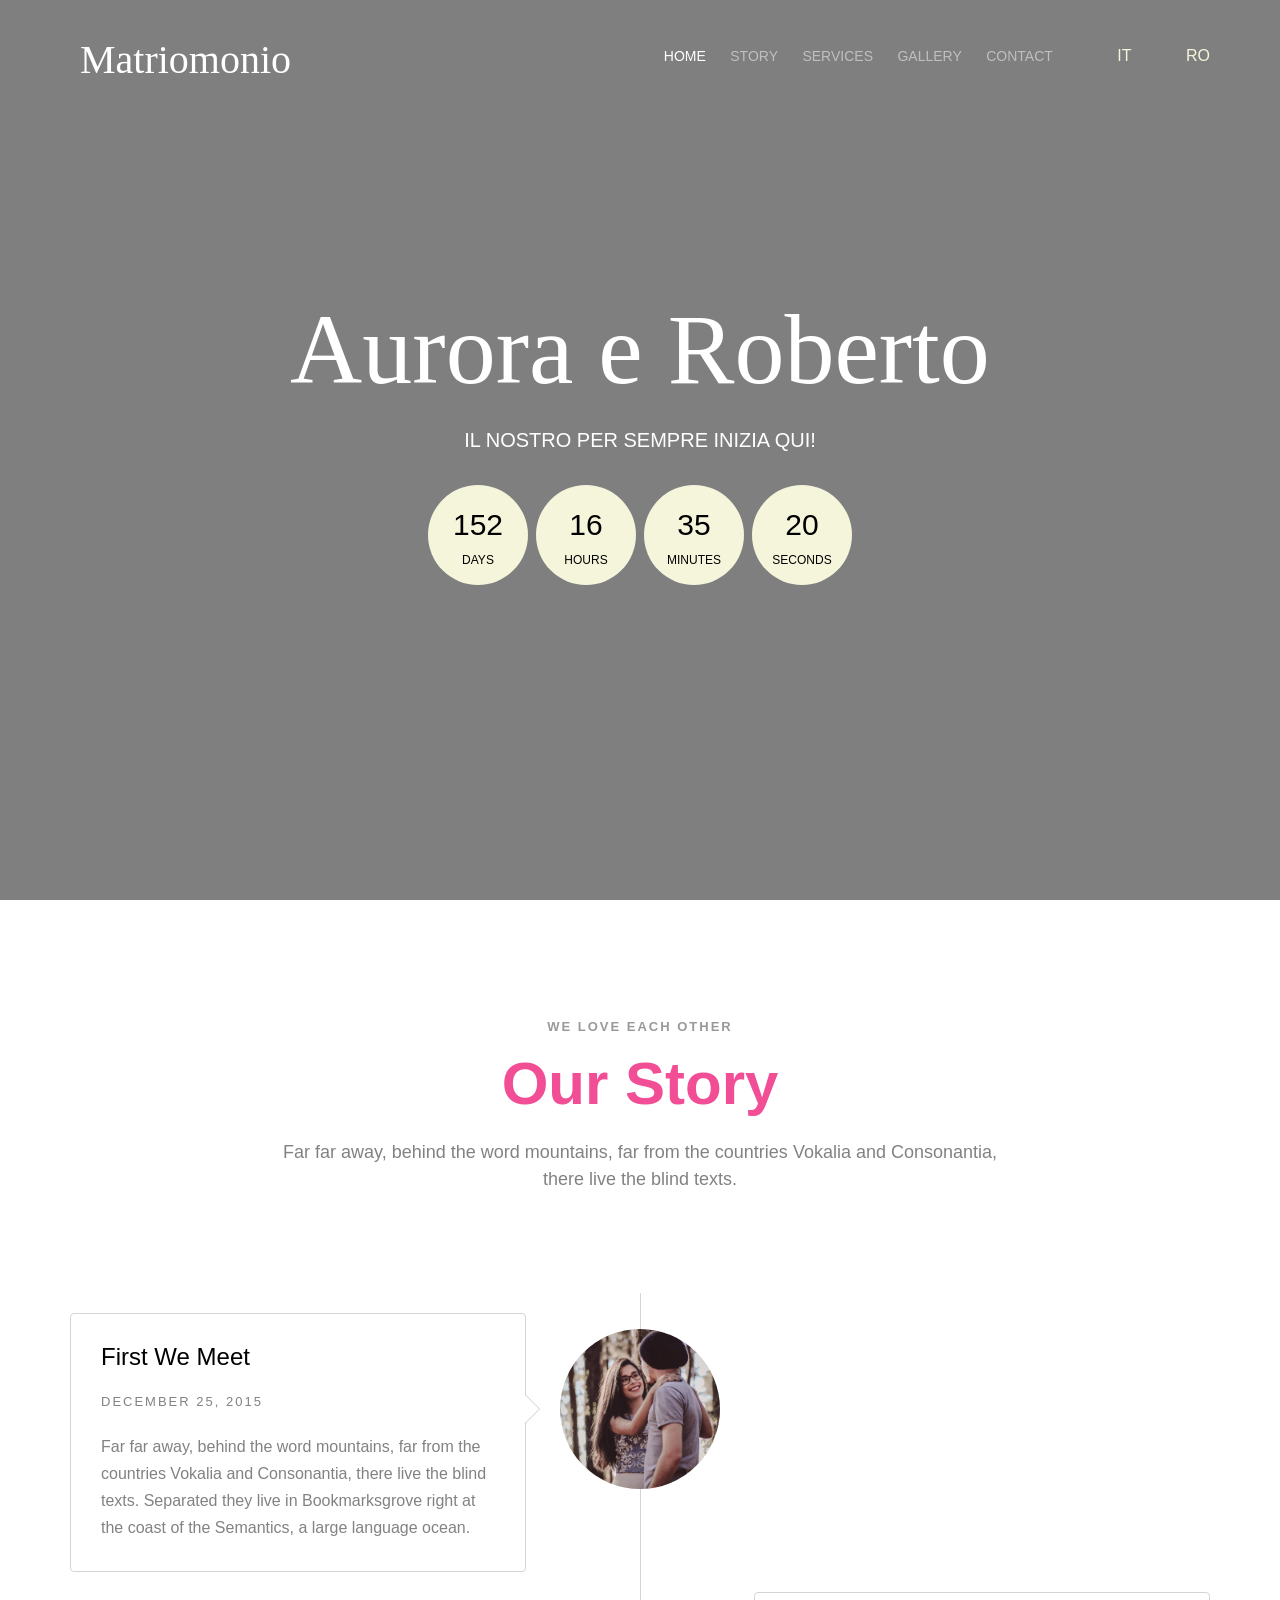
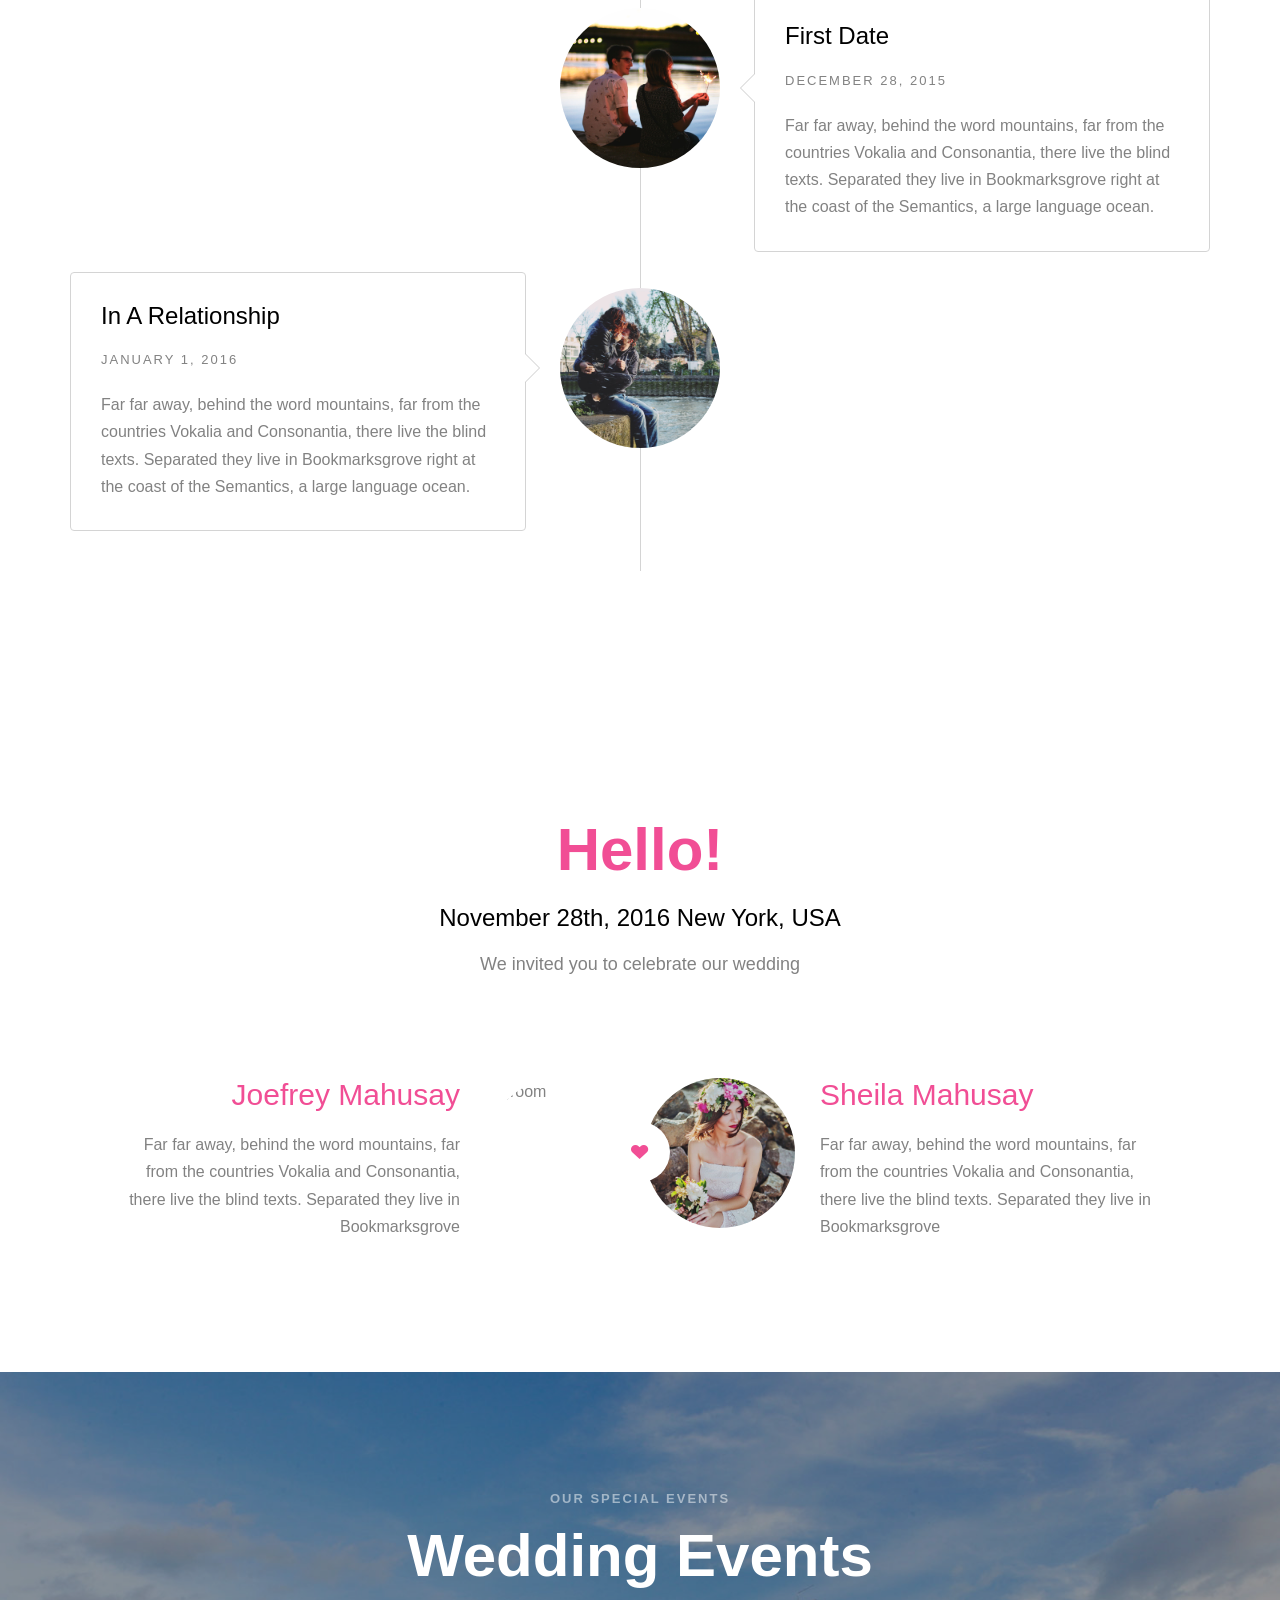
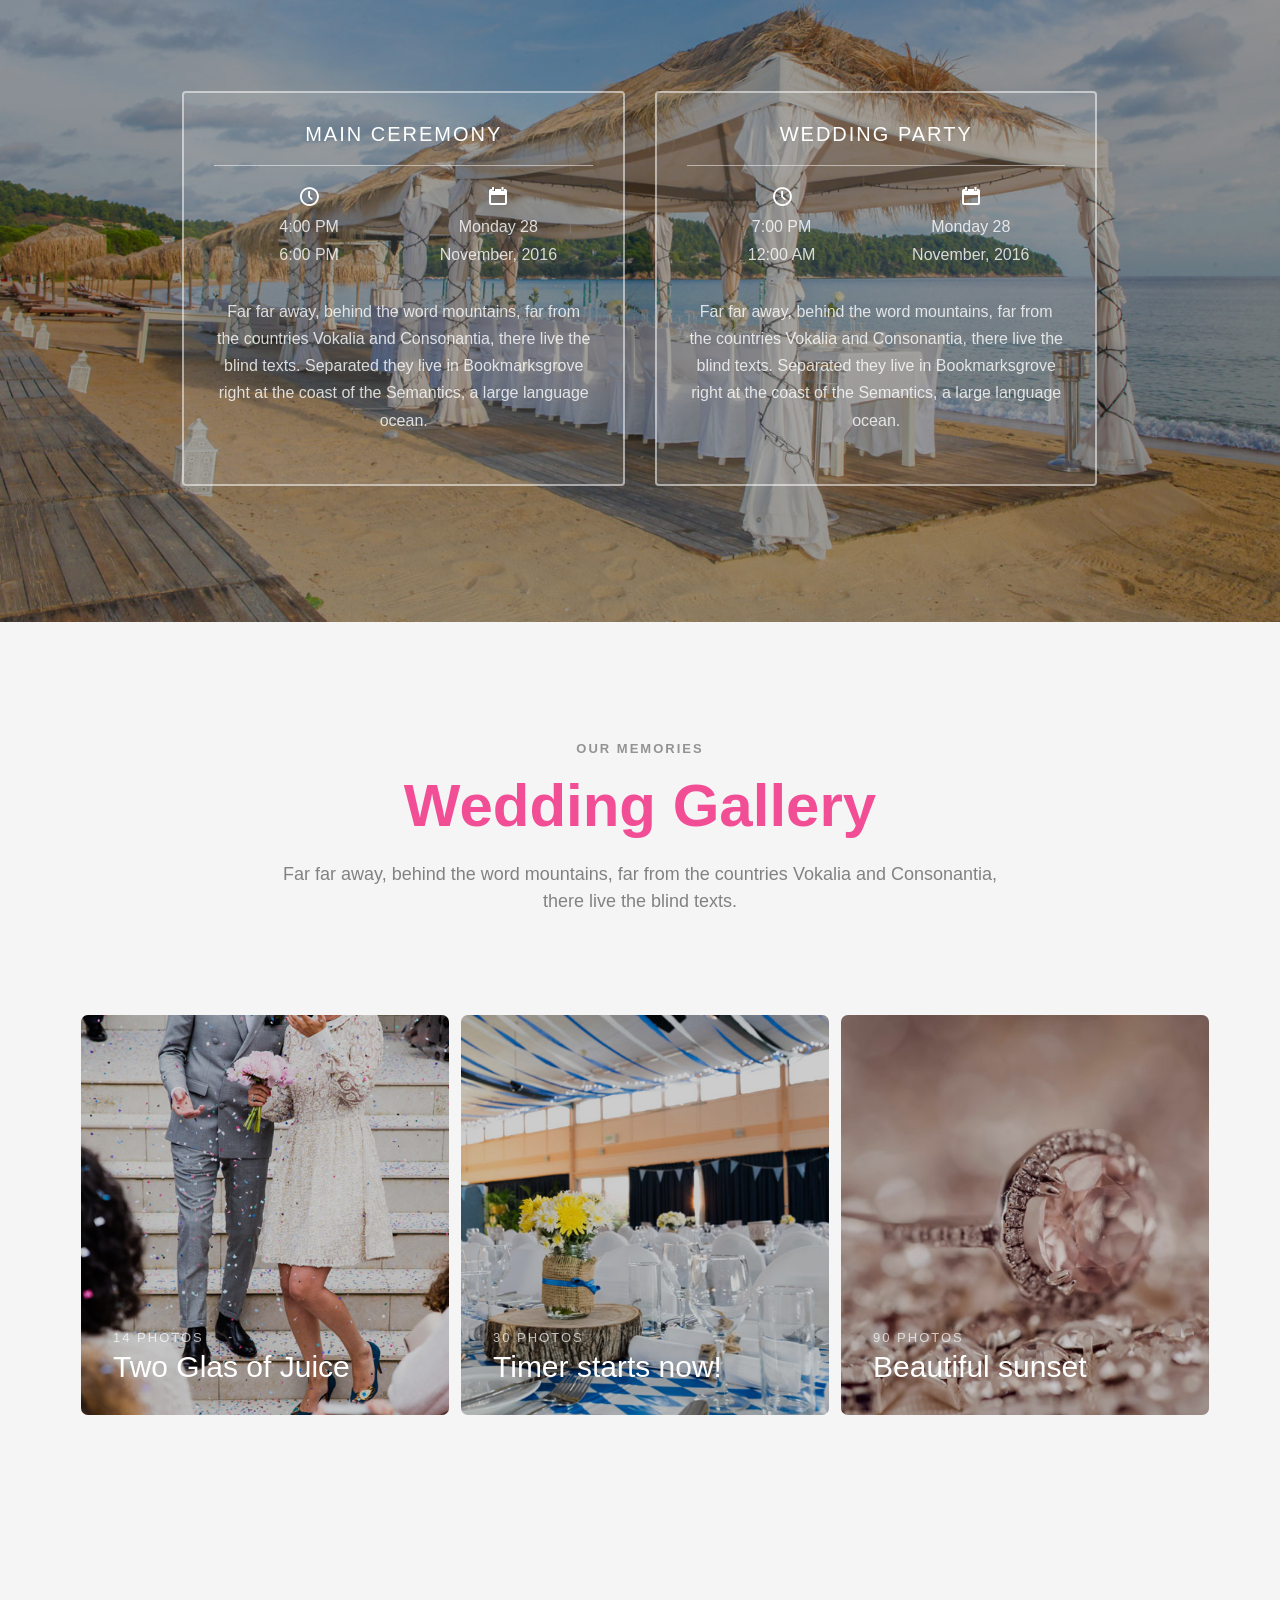
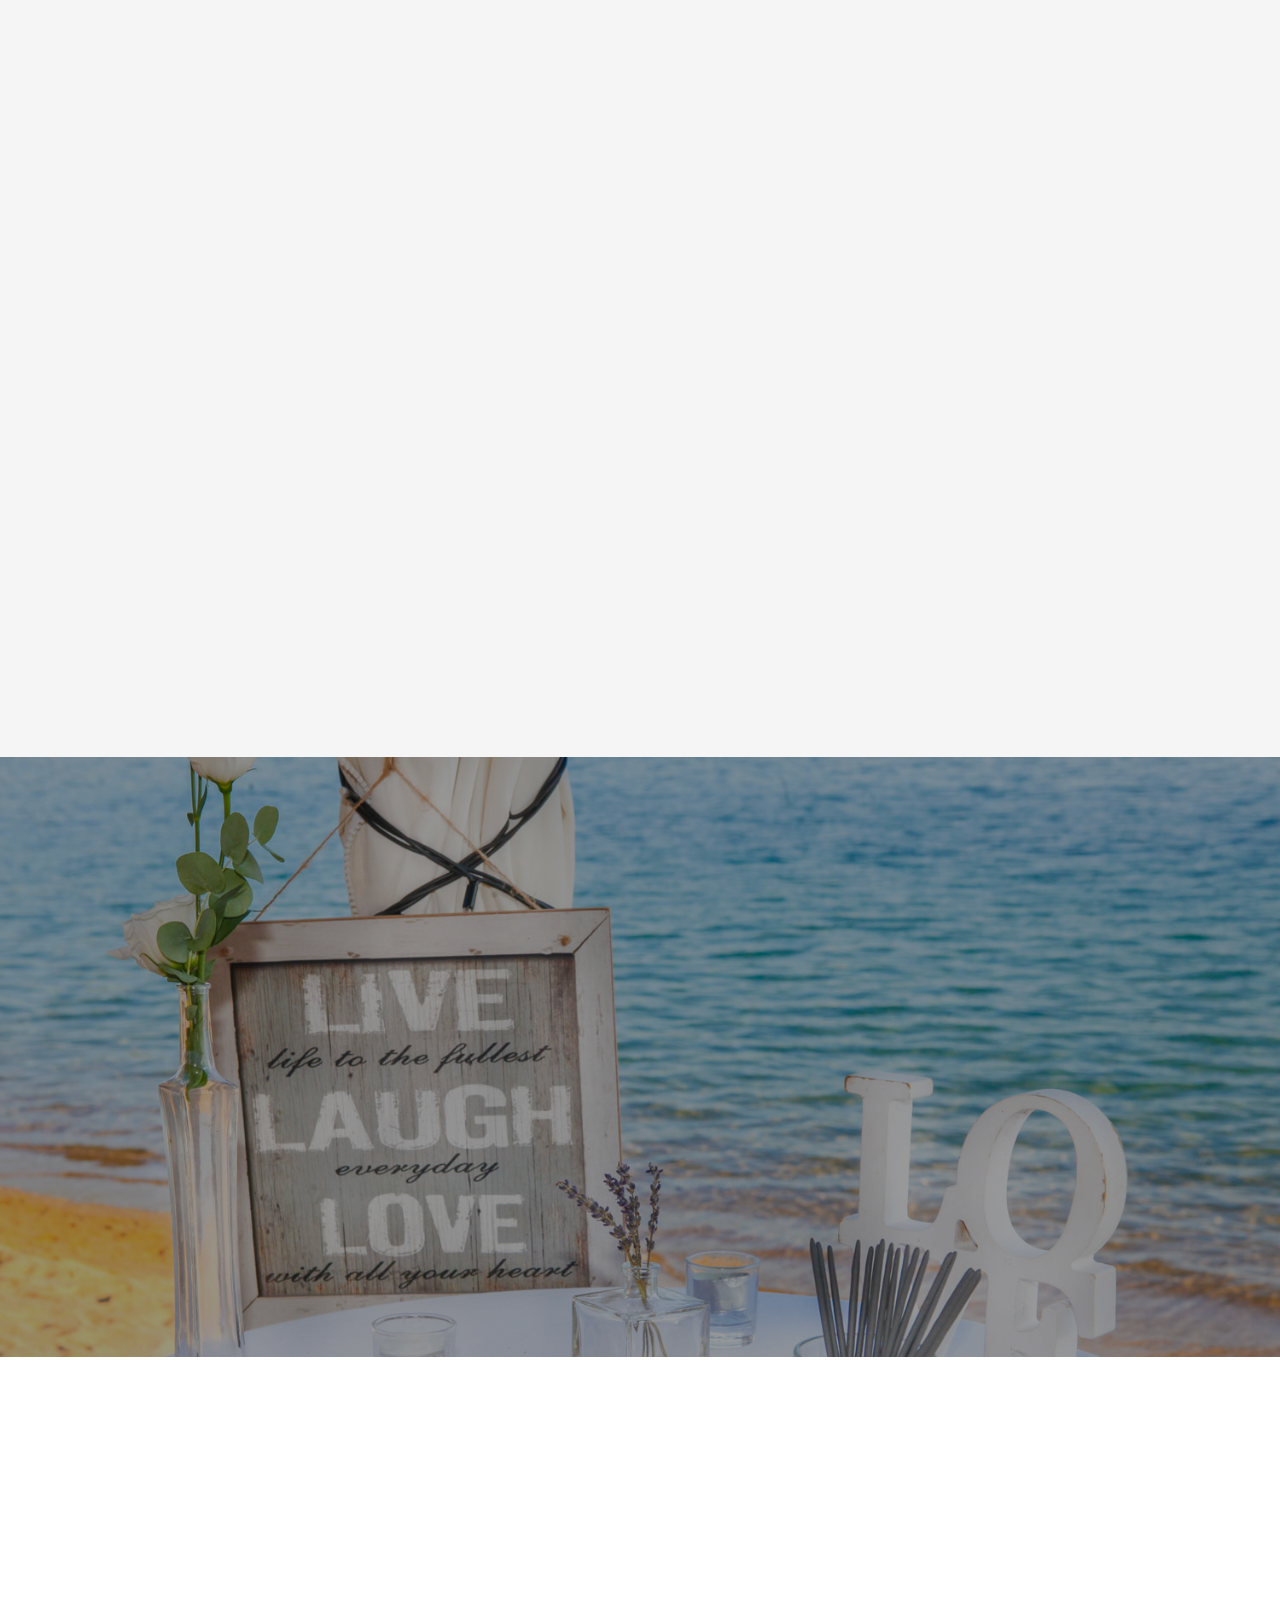
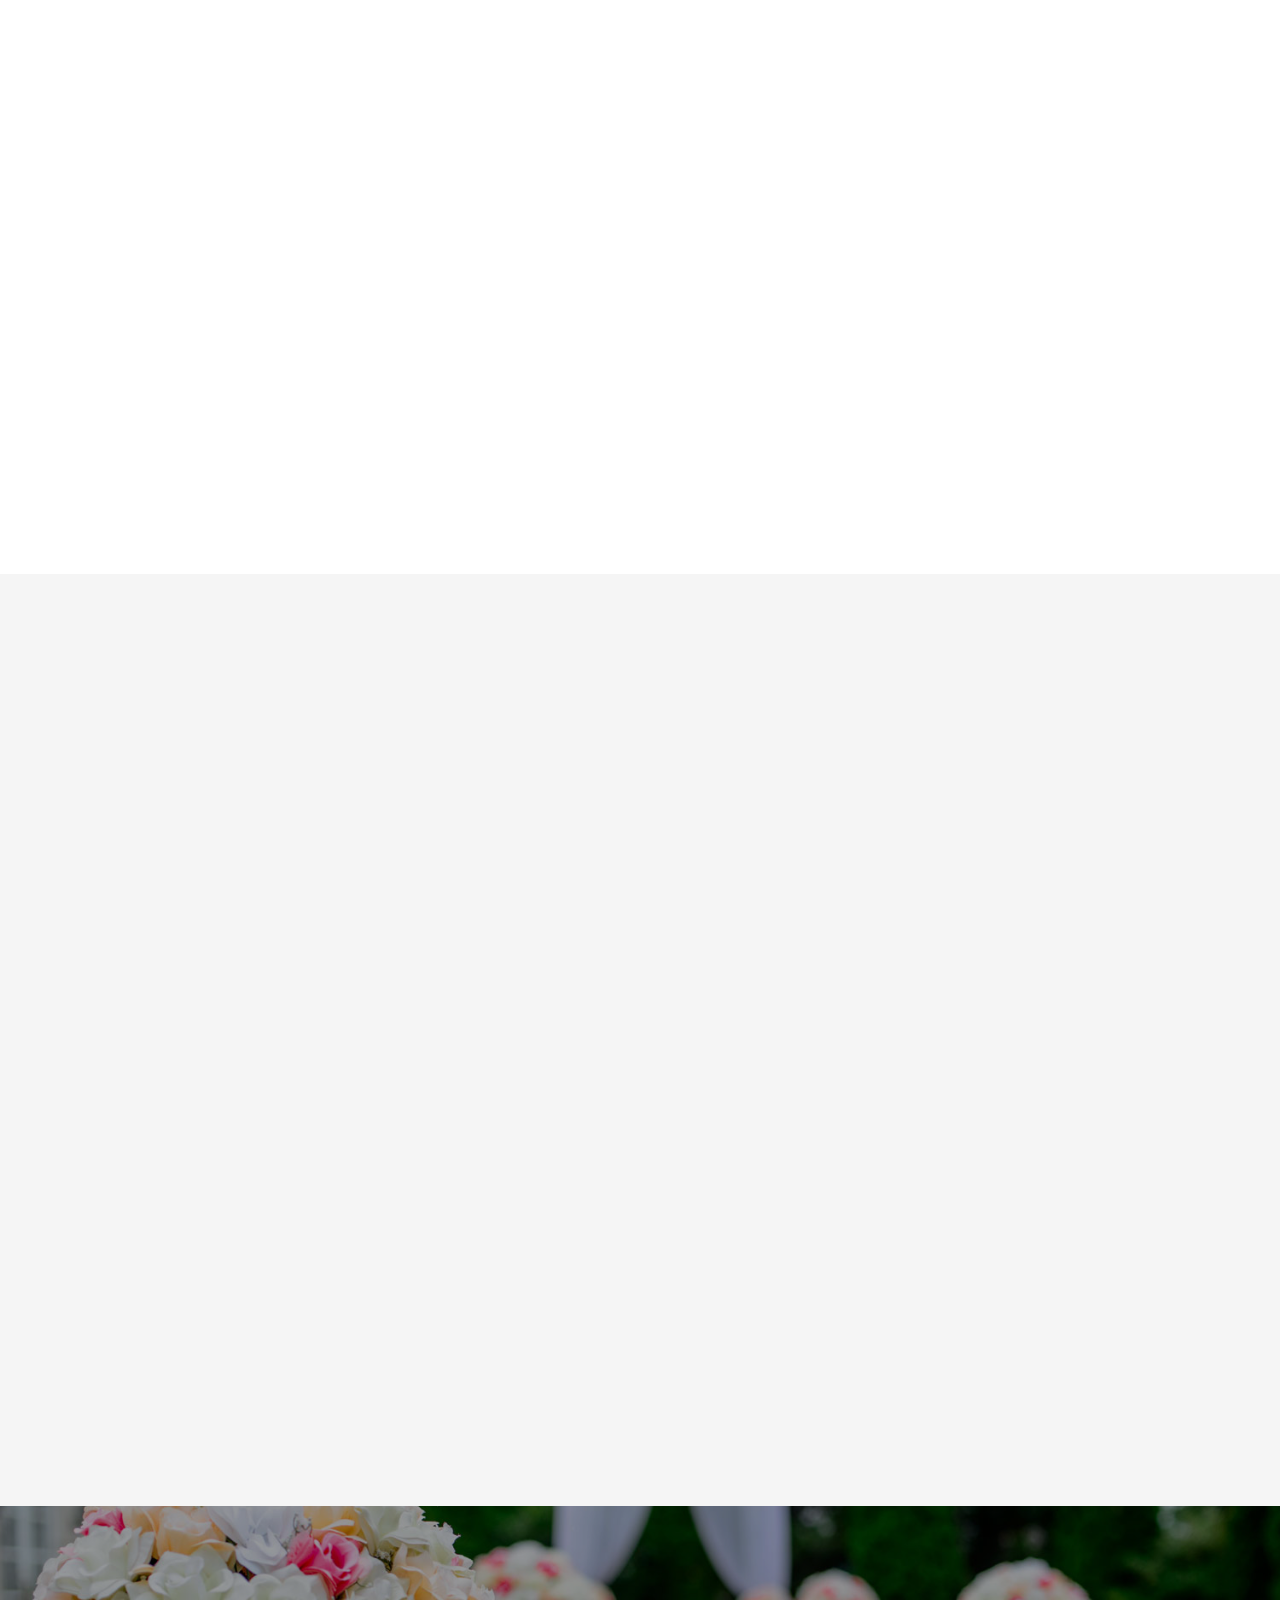
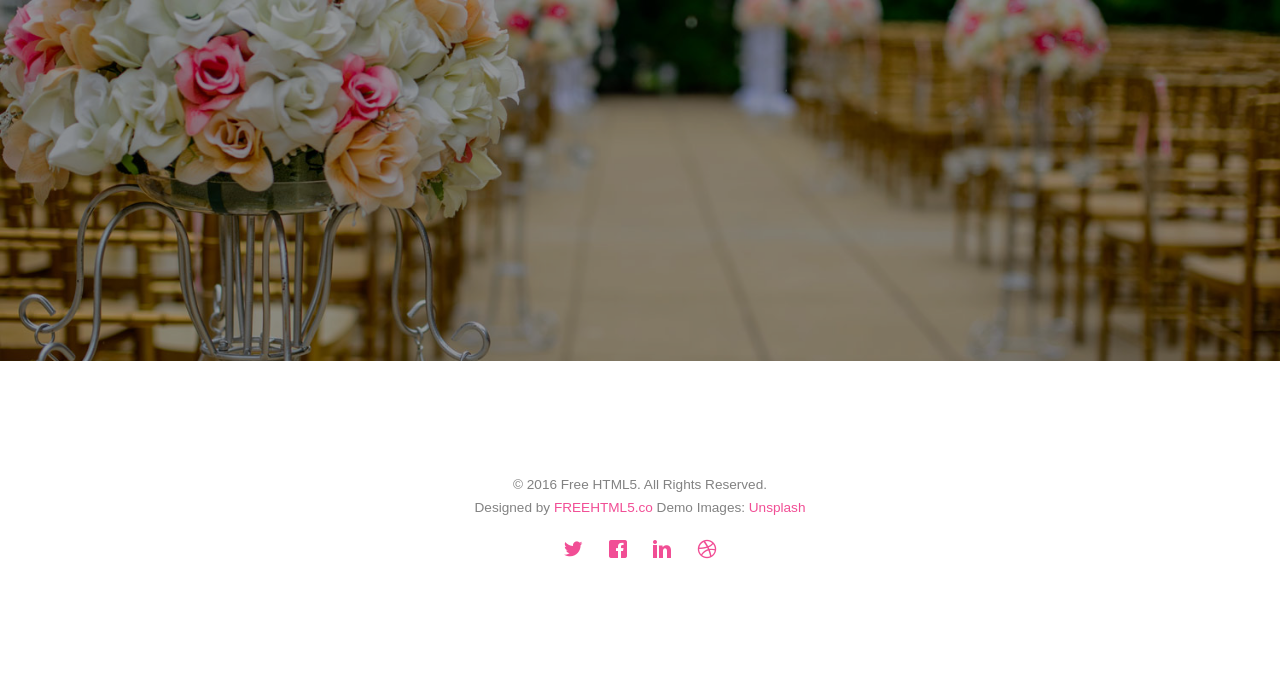
==== commit fd23e27e: "Add files via upload" ====
--- a/index.html
+++ b/index.html
@@ -93,8 +93,8 @@
 			
 		</div>
 	</nav>
-
-	<header id="fh5co-header" class="fh5co-cover" role="banner" style="background-image:url(images/733_AdrianBirgauan.ro.jpg);" data-stellar-background-ratio="0.5"> <!-- HOME -->
+	<!--<header id="fh5co-header" class="fh5co-cover" role="banner" style="background-image:url(images/733_AdrianBirgauan.ro.jpg);" data-stellar-background-ratio="0.5">  HOME -->
+	<header id="fh5co-header" class="fh5co-cover" role="banner" data-stellar-background-ratio="0.5"> <!-- HOME -->
 		<div class="overlay"></div>
 		<div class="container">
 			<div class="row">
@@ -512,7 +512,7 @@
 	</div>
 
 
-	<div id="fh5co-started" class="fh5co-bg" style="background-image:url(images/img_bg_4.jpg);"> <!-- LINK FORM PARTECIPAZIONE -->
+	<div id="fh5co-started" class="fh5co-bg" style="background-image:url(images/img_bg_4.jpg);"> <!-- LINK FORM -->
 		<div class="overlay"></div>
 		<div class="container">
 			<div class="row animate-box">
--- a/css/icomoon.css
+++ b/css/icomoon.css
@@ -0,0 +1,1571 @@
+@font-face {
+  font-family: 'icomoon';
+  src:  url('../fonts/icomoon/icomoon.eot?6iuir');
+  src:  url('../fonts/icomoon/icomoon.eot?6iuir#iefix') format('embedded-opentype'),
+    url('../fonts/icomoon/icomoon.ttf?6iuir') format('truetype'),
+    url('../fonts/icomoon/icomoon.woff?6iuir') format('woff'),
+    url('../fonts/icomoon/icomoon.svg?6iuir#icomoon') format('svg');
+  font-weight: normal;
+  font-style: normal;
+}
+
+[class^="icon-"], [class*=" icon-"] {
+  /* use !important to prevent issues with browser extensions that change fonts */
+  font-family: 'icomoon' !important;
+  speak: none;
+  font-style: normal;
+  font-weight: normal;
+  font-variant: normal;
+  text-transform: none;
+  line-height: 1;
+
+  /* Better Font Rendering =========== */
+  -webkit-font-smoothing: antialiased;
+  -moz-osx-font-smoothing: grayscale;
+}
+
+.icon-eye:before {
+  content: "\e000";
+}
+.icon-paper-clip:before {
+  content: "\e001";
+}
+.icon-mail:before {
+  content: "\e002";
+}
+.icon-toggle:before {
+  content: "\e003";
+}
+.icon-layout:before {
+  content: "\e004";
+}
+.icon-link:before {
+  content: "\e005";
+}
+.icon-bell:before {
+  content: "\e006";
+}
+.icon-lock:before {
+  content: "\e007";
+}
+.icon-unlock:before {
+  content: "\e008";
+}
+.icon-ribbon:before {
+  content: "\e009";
+}
+.icon-image:before {
+  content: "\e010";
+}
+.icon-signal:before {
+  content: "\e011";
+}
+.icon-target:before {
+  content: "\e012";
+}
+.icon-clipboard:before {
+  content: "\e013";
+}
+.icon-clock:before {
+  content: "\e014";
+}
+.icon-watch:before {
+  content: "\e015";
+}
+.icon-air-play:before {
+  content: "\e016";
+}
+.icon-camera:before {
+  content: "\e017";
+}
+.icon-video:before {
+  content: "\e018";
+}
+.icon-disc:before {
+  content: "\e019";
+}
+.icon-printer:before {
+  content: "\e020";
+}
+.icon-monitor:before {
+  content: "\e021";
+}
+.icon-server:before {
+  content: "\e022";
+}
+.icon-cog:before {
+  content: "\e023";
+}
+.icon-heart:before {
+  content: "\e024";
+}
+.icon-paragraph:before {
+  content: "\e025";
+}
+.icon-align-justify:before {
+  content: "\e026";
+}
+.icon-align-left:before {
+  content: "\e027";
+}
+.icon-align-center:before {
+  content: "\e028";
+}
+.icon-align-right:before {
+  content: "\e029";
+}
+.icon-book:before {
+  content: "\e030";
+}
+.icon-layers:before {
+  content: "\e031";
+}
+.icon-stack:before {
+  content: "\e032";
+}
+.icon-stack-2:before {
+  content: "\e033";
+}
+.icon-paper:before {
+  content: "\e034";
+}
+.icon-paper-stack:before {
+  content: "\e035";
+}
+.icon-search:before {
+  content: "\e036";
+}
+.icon-zoom-in:before {
+  content: "\e037";
+}
+.icon-zoom-out:before {
+  content: "\e038";
+}
+.icon-reply:before {
+  content: "\e039";
+}
+.icon-circle-plus:before {
+  content: "\e040";
+}
+.icon-circle-minus:before {
+  content: "\e041";
+}
+.icon-circle-check:before {
+  content: "\e042";
+}
+.icon-circle-cross:before {
+  content: "\e043";
+}
+.icon-square-plus:before {
+  content: "\e044";
+}
+.icon-square-minus:before {
+  content: "\e045";
+}
+.icon-square-check:before {
+  content: "\e046";
+}
+.icon-square-cross:before {
+  content: "\e047";
+}
+.icon-microphone:before {
+  content: "\e048";
+}
+.icon-record:before {
+  content: "\e049";
+}
+.icon-skip-back:before {
+  content: "\e050";
+}
+.icon-rewind:before {
+  content: "\e051";
+}
+.icon-play:before {
+  content: "\e052";
+}
+.icon-pause:before {
+  content: "\e053";
+}
+.icon-stop:before {
+  content: "\e054";
+}
+.icon-fast-forward:before {
+  content: "\e055";
+}
+.icon-skip-forward:before {
+  content: "\e056";
+}
+.icon-shuffle:before {
+  content: "\e057";
+}
+.icon-repeat:before {
+  content: "\e058";
+}
+.icon-folder:before {
+  content: "\e059";
+}
+.icon-umbrella:before {
+  content: "\e060";
+}
+.icon-moon:before {
+  content: "\e061";
+}
+.icon-thermometer:before {
+  content: "\e062";
+}
+.icon-drop:before {
+  content: "\e063";
+}
+.icon-sun:before {
+  content: "\e064";
+}
+.icon-cloud:before {
+  content: "\e065";
+}
+.icon-cloud-upload:before {
+  content: "\e066";
+}
+.icon-cloud-download:before {
+  content: "\e067";
+}
+.icon-upload:before {
+  content: "\e068";
+}
+.icon-download:before {
+  content: "\e069";
+}
+.icon-location:before {
+  content: "\e070";
+}
+.icon-location-2:before {
+  content: "\e071";
+}
+.icon-map:before {
+  content: "\e072";
+}
+.icon-battery:before {
+  content: "\e073";
+}
+.icon-head:before {
+  content: "\e074";
+}
+.icon-briefcase:before {
+  content: "\e075";
+}
+.icon-speech-bubble:before {
+  content: "\e076";
+}
+.icon-anchor:before {
+  content: "\e077";
+}
+.icon-globe:before {
+  content: "\e078";
+}
+.icon-box:before {
+  content: "\e079";
+}
+.icon-reload:before {
+  content: "\e080";
+}
+.icon-share:before {
+  content: "\e081";
+}
+.icon-marquee:before {
+  content: "\e082";
+}
+.icon-marquee-plus:before {
+  content: "\e083";
+}
+.icon-marquee-minus:before {
+  content: "\e084";
+}
+.icon-tag:before {
+  content: "\e085";
+}
+.icon-power:before {
+  content: "\e086";
+}
+.icon-command:before {
+  content: "\e087";
+}
+.icon-alt:before {
+  content: "\e088";
+}
+.icon-esc:before {
+  content: "\e089";
+}
+.icon-bar-graph:before {
+  content: "\e090";
+}
+.icon-bar-graph-2:before {
+  content: "\e091";
+}
+.icon-pie-graph:before {
+  content: "\e092";
+}
+.icon-star:before {
+  content: "\e093";
+}
+.icon-arrow-left:before {
+  content: "\e094";
+}
+.icon-arrow-right:before {
+  content: "\e095";
+}
+.icon-arrow-up:before {
+  content: "\e096";
+}
+.icon-arrow-down:before {
+  content: "\e097";
+}
+.icon-volume:before {
+  content: "\e098";
+}
+.icon-mute:before {
+  content: "\e099";
+}
+.icon-content-right:before {
+  content: "\e100";
+}
+.icon-content-left:before {
+  content: "\e101";
+}
+.icon-grid:before {
+  content: "\e102";
+}
+.icon-grid-2:before {
+  content: "\e103";
+}
+.icon-columns:before {
+  content: "\e104";
+}
+.icon-loader:before {
+  content: "\e105";
+}
+.icon-bag:before {
+  content: "\e106";
+}
+.icon-ban:before {
+  content: "\e107";
+}
+.icon-flag:before {
+  content: "\e108";
+}
+.icon-trash:before {
+  content: "\e109";
+}
+.icon-expand:before {
+  content: "\e110";
+}
+.icon-contract:before {
+  content: "\e111";
+}
+.icon-maximize:before {
+  content: "\e112";
+}
+.icon-minimize:before {
+  content: "\e113";
+}
+.icon-plus:before {
+  content: "\e114";
+}
+.icon-minus:before {
+  content: "\e115";
+}
+.icon-check:before {
+  content: "\e116";
+}
+.icon-cross:before {
+  content: "\e117";
+}
+.icon-move:before {
+  content: "\e118";
+}
+.icon-delete:before {
+  content: "\e119";
+}
+.icon-menu:before {
+  content: "\e120";
+}
+.icon-archive:before {
+  content: "\e121";
+}
+.icon-inbox:before {
+  content: "\e122";
+}
+.icon-outbox:before {
+  content: "\e123";
+}
+.icon-file:before {
+  content: "\e124";
+}
+.icon-file-add:before {
+  content: "\e125";
+}
+.icon-file-subtract:before {
+  content: "\e126";
+}
+.icon-help:before {
+  content: "\e127";
+}
+.icon-open:before {
+  content: "\e128";
+}
+.icon-ellipsis:before {
+  content: "\e129";
+}
+.icon-add-to-list:before {
+  content: "\e900";
+}
+.icon-classic-computer:before {
+  content: "\e901";
+}
+.icon-controller-fast-backward:before {
+  content: "\e902";
+}
+.icon-creative-commons-attribution:before {
+  content: "\e903";
+}
+.icon-creative-commons-noderivs:before {
+  content: "\e904";
+}
+.icon-creative-commons-noncommercial-eu:before {
+  content: "\e905";
+}
+.icon-creative-commons-noncommercial-us:before {
+  content: "\e906";
+}
+.icon-creative-commons-public-domain:before {
+  content: "\e907";
+}
+.icon-creative-commons-remix:before {
+  content: "\e908";
+}
+.icon-creative-commons-share:before {
+  content: "\e909";
+}
+.icon-creative-commons-sharealike:before {
+  content: "\e90a";
+}
+.icon-creative-commons:before {
+  content: "\e90b";
+}
+.icon-document-landscape:before {
+  content: "\e90c";
+}
+.icon-remove-user:before {
+  content: "\e90d";
+}
+.icon-warning:before {
+  content: "\e90e";
+}
+.icon-arrow-bold-down:before {
+  content: "\e90f";
+}
+.icon-arrow-bold-left:before {
+  content: "\e910";
+}
+.icon-arrow-bold-right:before {
+  content: "\e911";
+}
+.icon-arrow-bold-up:before {
+  content: "\e912";
+}
+.icon-arrow-down2:before {
+  content: "\e913";
+}
+.icon-arrow-left2:before {
+  content: "\e914";
+}
+.icon-arrow-long-down:before {
+  content: "\e915";
+}
+.icon-arrow-long-left:before {
+  content: "\e916";
+}
+.icon-arrow-long-right:before {
+  content: "\e917";
+}
+.icon-arrow-long-up:before {
+  content: "\e918";
+}
+.icon-arrow-right2:before {
+  content: "\e919";
+}
+.icon-arrow-up2:before {
+  content: "\e91a";
+}
+.icon-arrow-with-circle-down:before {
+  content: "\e91b";
+}
+.icon-arrow-with-circle-left:before {
+  content: "\e91c";
+}
+.icon-arrow-with-circle-right:before {
+  content: "\e91d";
+}
+.icon-arrow-with-circle-up:before {
+  content: "\e91e";
+}
+.icon-bookmark:before {
+  content: "\e91f";
+}
+.icon-bookmarks:before {
+  content: "\e920";
+}
+.icon-chevron-down:before {
+  content: "\e921";
+}
+.icon-chevron-left:before {
+  content: "\e922";
+}
+.icon-chevron-right:before {
+  content: "\e923";
+}
+.icon-chevron-small-down:before {
+  content: "\e924";
+}
+.icon-chevron-small-left:before {
+  content: "\e925";
+}
+.icon-chevron-small-right:before {
+  content: "\e926";
+}
+.icon-chevron-small-up:before {
+  content: "\e927";
+}
+.icon-chevron-thin-down:before {
+  content: "\e928";
+}
+.icon-chevron-thin-left:before {
+  content: "\e929";
+}
+.icon-chevron-thin-right:before {
+  content: "\e92a";
+}
+.icon-chevron-thin-up:before {
+  content: "\e92b";
+}
+.icon-chevron-up:before {
+  content: "\e92c";
+}
+.icon-chevron-with-circle-down:before {
+  content: "\e92d";
+}
+.icon-chevron-with-circle-left:before {
+  content: "\e92e";
+}
+.icon-chevron-with-circle-right:before {
+  content: "\e92f";
+}
+.icon-chevron-with-circle-up:before {
+  content: "\e930";
+}
+.icon-cloud2:before {
+  content: "\e931";
+}
+.icon-controller-fast-forward:before {
+  content: "\e932";
+}
+.icon-controller-jump-to-start:before {
+  content: "\e933";
+}
+.icon-controller-next:before {
+  content: "\e934";
+}
+.icon-controller-paus:before {
+  content: "\e935";
+}
+.icon-controller-play:before {
+  content: "\e936";
+}
+.icon-controller-record:before {
+  content: "\e937";
+}
+.icon-controller-stop:before {
+  content: "\e938";
+}
+.icon-controller-volume:before {
+  content: "\e939";
+}
+.icon-dot-single:before {
+  content: "\e93a";
+}
+.icon-dots-three-horizontal:before {
+  content: "\e93b";
+}
+.icon-dots-three-vertical:before {
+  content: "\e93c";
+}
+.icon-dots-two-horizontal:before {
+  content: "\e93d";
+}
+.icon-dots-two-vertical:before {
+  content: "\e93e";
+}
+.icon-download2:before {
+  content: "\e93f";
+}
+.icon-emoji-flirt:before {
+  content: "\e940";
+}
+.icon-flow-branch:before {
+  content: "\e941";
+}
+.icon-flow-cascade:before {
+  content: "\e942";
+}
+.icon-flow-line:before {
+  content: "\e943";
+}
+.icon-flow-parallel:before {
+  content: "\e944";
+}
+.icon-flow-tree:before {
+  content: "\e945";
+}
+.icon-install:before {
+  content: "\e946";
+}
+.icon-layers2:before {
+  content: "\e947";
+}
+.icon-open-book:before {
+  content: "\e948";
+}
+.icon-resize-100:before {
+  content: "\e949";
+}
+.icon-resize-full-screen:before {
+  content: "\e94a";
+}
+.icon-save:before {
+  content: "\e94b";
+}
+.icon-select-arrows:before {
+  content: "\e94c";
+}
+.icon-sound-mute:before {
+  content: "\e94d";
+}
+.icon-sound:before {
+  content: "\e94e";
+}
+.icon-trash2:before {
+  content: "\e94f";
+}
+.icon-triangle-down:before {
+  content: "\e950";
+}
+.icon-triangle-left:before {
+  content: "\e951";
+}
+.icon-triangle-right:before {
+  content: "\e952";
+}
+.icon-triangle-up:before {
+  content: "\e953";
+}
+.icon-uninstall:before {
+  content: "\e954";
+}
+.icon-upload-to-cloud:before {
+  content: "\e955";
+}
+.icon-upload2:before {
+  content: "\e956";
+}
+.icon-add-user:before {
+  content: "\e957";
+}
+.icon-address:before {
+  content: "\e958";
+}
+.icon-adjust:before {
+  content: "\e959";
+}
+.icon-air:before {
+  content: "\e95a";
+}
+.icon-aircraft-landing:before {
+  content: "\e95b";
+}
+.icon-aircraft-take-off:before {
+  content: "\e95c";
+}
+.icon-aircraft:before {
+  content: "\e95d";
+}
+.icon-align-bottom:before {
+  content: "\e95e";
+}
+.icon-align-horizontal-middle:before {
+  content: "\e95f";
+}
+.icon-align-left2:before {
+  content: "\e960";
+}
+.icon-align-right2:before {
+  content: "\e961";
+}
+.icon-align-top:before {
+  content: "\e962";
+}
+.icon-align-vertical-middle:before {
+  content: "\e963";
+}
+.icon-archive2:before {
+  content: "\e964";
+}
+.icon-area-graph:before {
+  content: "\e965";
+}
+.icon-attachment:before {
+  content: "\e966";
+}
+.icon-awareness-ribbon:before {
+  content: "\e967";
+}
+.icon-back-in-time:before {
+  content: "\e968";
+}
+.icon-back:before {
+  content: "\e969";
+}
+.icon-bar-graph2:before {
+  content: "\e96a";
+}
+.icon-battery2:before {
+  content: "\e96b";
+}
+.icon-beamed-note:before {
+  content: "\e96c";
+}
+.icon-bell2:before {
+  content: "\e96d";
+}
+.icon-blackboard:before {
+  content: "\e96e";
+}
+.icon-block:before {
+  content: "\e96f";
+}
+.icon-book2:before {
+  content: "\e970";
+}
+.icon-bowl:before {
+  content: "\e971";
+}
+.icon-box2:before {
+  content: "\e972";
+}
+.icon-briefcase2:before {
+  content: "\e973";
+}
+.icon-browser:before {
+  content: "\e974";
+}
+.icon-brush:before {
+  content: "\e975";
+}
+.icon-bucket:before {
+  content: "\e976";
+}
+.icon-cake:before {
+  content: "\e977";
+}
+.icon-calculator:before {
+  content: "\e978";
+}
+.icon-calendar:before {
+  content: "\e979";
+}
+.icon-camera2:before {
+  content: "\e97a";
+}
+.icon-ccw:before {
+  content: "\e97b";
+}
+.icon-chat:before {
+  content: "\e97c";
+}
+.icon-check2:before {
+  content: "\e97d";
+}
+.icon-circle-with-cross:before {
+  content: "\e97e";
+}
+.icon-circle-with-minus:before {
+  content: "\e97f";
+}
+.icon-circle-with-plus:before {
+  content: "\e980";
+}
+.icon-circle:before {
+  content: "\e981";
+}
+.icon-circular-graph:before {
+  content: "\e982";
+}
+.icon-clapperboard:before {
+  content: "\e983";
+}
+.icon-clipboard2:before {
+  content: "\e984";
+}
+.icon-clock2:before {
+  content: "\e985";
+}
+.icon-code:before {
+  content: "\e986";
+}
+.icon-cog2:before {
+  content: "\e987";
+}
+.icon-colours:before {
+  content: "\e988";
+}
+.icon-compass:before {
+  content: "\e989";
+}
+.icon-copy:before {
+  content: "\e98a";
+}
+.icon-credit-card:before {
+  content: "\e98b";
+}
+.icon-credit:before {
+  content: "\e98c";
+}
+.icon-cross2:before {
+  content: "\e98d";
+}
+.icon-cup:before {
+  content: "\e98e";
+}
+.icon-cw:before {
+  content: "\e98f";
+}
+.icon-cycle:before {
+  content: "\e990";
+}
+.icon-database:before {
+  content: "\e991";
+}
+.icon-dial-pad:before {
+  content: "\e992";
+}
+.icon-direction:before {
+  content: "\e993";
+}
+.icon-document:before {
+  content: "\e994";
+}
+.icon-documents:before {
+  content: "\e995";
+}
+.icon-drink:before {
+  content: "\e996";
+}
+.icon-drive:before {
+  content: "\e997";
+}
+.icon-drop2:before {
+  content: "\e998";
+}
+.icon-edit:before {
+  content: "\e999";
+}
+.icon-email:before {
+  content: "\e99a";
+}
+.icon-emoji-happy:before {
+  content: "\e99b";
+}
+.icon-emoji-neutral:before {
+  content: "\e99c";
+}
+.icon-emoji-sad:before {
+  content: "\e99d";
+}
+.icon-erase:before {
+  content: "\e99e";
+}
+.icon-eraser:before {
+  content: "\e99f";
+}
+.icon-export:before {
+  content: "\e9a0";
+}
+.icon-eye2:before {
+  content: "\e9a1";
+}
+.icon-feather:before {
+  content: "\e9a2";
+}
+.icon-flag2:before {
+  content: "\e9a3";
+}
+.icon-flash:before {
+  content: "\e9a4";
+}
+.icon-flashlight:before {
+  content: "\e9a5";
+}
+.icon-flat-brush:before {
+  content: "\e9a6";
+}
+.icon-folder-images:before {
+  content: "\e9a7";
+}
+.icon-folder-music:before {
+  content: "\e9a8";
+}
+.icon-folder-video:before {
+  content: "\e9a9";
+}
+.icon-folder2:before {
+  content: "\e9aa";
+}
+.icon-forward:before {
+  content: "\e9ab";
+}
+.icon-funnel:before {
+  content: "\e9ac";
+}
+.icon-game-controller:before {
+  content: "\e9ad";
+}
+.icon-gauge:before {
+  content: "\e9ae";
+}
+.icon-globe2:before {
+  content: "\e9af";
+}
+.icon-graduation-cap:before {
+  content: "\e9b0";
+}
+.icon-grid2:before {
+  content: "\e9b1";
+}
+.icon-hair-cross:before {
+  content: "\e9b2";
+}
+.icon-hand:before {
+  content: "\e9b3";
+}
+.icon-heart-outlined:before {
+  content: "\e9b4";
+}
+.icon-heart2:before {
+  content: "\e9b5";
+}
+.icon-help-with-circle:before {
+  content: "\e9b6";
+}
+.icon-help2:before {
+  content: "\e9b7";
+}
+.icon-home:before {
+  content: "\e9b8";
+}
+.icon-hour-glass:before {
+  content: "\e9b9";
+}
+.icon-image-inverted:before {
+  content: "\e9ba";
+}
+.icon-image2:before {
+  content: "\e9bb";
+}
+.icon-images:before {
+  content: "\e9bc";
+}
+.icon-inbox2:before {
+  content: "\e9bd";
+}
+.icon-infinity:before {
+  content: "\e9be";
+}
+.icon-info-with-circle:before {
+  content: "\e9bf";
+}
+.icon-info:before {
+  content: "\e9c0";
+}
+.icon-key:before {
+  content: "\e9c1";
+}
+.icon-keyboard:before {
+  content: "\e9c2";
+}
+.icon-lab-flask:before {
+  content: "\e9c3";
+}
+.icon-landline:before {
+  content: "\e9c4";
+}
+.icon-language:before {
+  content: "\e9c5";
+}
+.icon-laptop:before {
+  content: "\e9c6";
+}
+.icon-leaf:before {
+  content: "\e9c7";
+}
+.icon-level-down:before {
+  content: "\e9c8";
+}
+.icon-level-up:before {
+  content: "\e9c9";
+}
+.icon-lifebuoy:before {
+  content: "\e9ca";
+}
+.icon-light-bulb:before {
+  content: "\e9cb";
+}
+.icon-light-down:before {
+  content: "\e9cc";
+}
+.icon-light-up:before {
+  content: "\e9cd";
+}
+.icon-line-graph:before {
+  content: "\e9ce";
+}
+.icon-link2:before {
+  content: "\e9cf";
+}
+.icon-list:before {
+  content: "\e9d0";
+}
+.icon-location-pin:before {
+  content: "\e9d1";
+}
+.icon-location2:before {
+  content: "\e9d2";
+}
+.icon-lock-open:before {
+  content: "\e9d3";
+}
+.icon-lock2:before {
+  content: "\e9d4";
+}
+.icon-log-out:before {
+  content: "\e9d5";
+}
+.icon-login:before {
+  content: "\e9d6";
+}
+.icon-loop:before {
+  content: "\e9d7";
+}
+.icon-magnet:before {
+  content: "\e9d8";
+}
+.icon-magnifying-glass:before {
+  content: "\e9d9";
+}
+.icon-mail2:before {
+  content: "\e9da";
+}
+.icon-man:before {
+  content: "\e9db";
+}
+.icon-map2:before {
+  content: "\e9dc";
+}
+.icon-mask:before {
+  content: "\e9dd";
+}
+.icon-medal:before {
+  content: "\e9de";
+}
+.icon-megaphone:before {
+  content: "\e9df";
+}
+.icon-menu2:before {
+  content: "\e9e0";
+}
+.icon-message:before {
+  content: "\e9e1";
+}
+.icon-mic:before {
+  content: "\e9e2";
+}
+.icon-minus2:before {
+  content: "\e9e3";
+}
+.icon-mobile:before {
+  content: "\e9e4";
+}
+.icon-modern-mic:before {
+  content: "\e9e5";
+}
+.icon-moon2:before {
+  content: "\e9e6";
+}
+.icon-mouse:before {
+  content: "\e9e7";
+}
+.icon-music:before {
+  content: "\e9e8";
+}
+.icon-network:before {
+  content: "\e9e9";
+}
+.icon-new-message:before {
+  content: "\e9ea";
+}
+.icon-new:before {
+  content: "\e9eb";
+}
+.icon-news:before {
+  content: "\e9ec";
+}
+.icon-note:before {
+  content: "\e9ed";
+}
+.icon-notification:before {
+  content: "\e9ee";
+}
+.icon-old-mobile:before {
+  content: "\e9ef";
+}
+.icon-old-phone:before {
+  content: "\e9f0";
+}
+.icon-palette:before {
+  content: "\e9f1";
+}
+.icon-paper-plane:before {
+  content: "\e9f2";
+}
+.icon-pencil:before {
+  content: "\e9f3";
+}
+.icon-phone:before {
+  content: "\e9f4";
+}
+.icon-pie-chart:before {
+  content: "\e9f5";
+}
+.icon-pin:before {
+  content: "\e9f6";
+}
+.icon-plus2:before {
+  content: "\e9f7";
+}
+.icon-popup:before {
+  content: "\e9f8";
+}
+.icon-power-plug:before {
+  content: "\e9f9";
+}
+.icon-price-ribbon:before {
+  content: "\e9fa";
+}
+.icon-price-tag:before {
+  content: "\e9fb";
+}
+.icon-print:before {
+  content: "\e9fc";
+}
+.icon-progress-empty:before {
+  content: "\e9fd";
+}
+.icon-progress-full:before {
+  content: "\e9fe";
+}
+.icon-progress-one:before {
+  content: "\e9ff";
+}
+.icon-progress-two:before {
+  content: "\ea00";
+}
+.icon-publish:before {
+  content: "\ea01";
+}
+.icon-quote:before {
+  content: "\ea02";
+}
+.icon-radio:before {
+  content: "\ea03";
+}
+.icon-reply-all:before {
+  content: "\ea04";
+}
+.icon-reply2:before {
+  content: "\ea05";
+}
+.icon-retweet:before {
+  content: "\ea06";
+}
+.icon-rocket:before {
+  content: "\ea07";
+}
+.icon-round-brush:before {
+  content: "\ea08";
+}
+.icon-rss:before {
+  content: "\ea09";
+}
+.icon-ruler:before {
+  content: "\ea0a";
+}
+.icon-scissors:before {
+  content: "\ea0b";
+}
+.icon-share-alternitive:before {
+  content: "\ea0c";
+}
+.icon-share2:before {
+  content: "\ea0d";
+}
+.icon-shareable:before {
+  content: "\ea0e";
+}
+.icon-shield:before {
+  content: "\ea0f";
+}
+.icon-shop:before {
+  content: "\ea10";
+}
+.icon-shopping-bag:before {
+  content: "\ea11";
+}
+.icon-shopping-basket:before {
+  content: "\ea12";
+}
+.icon-shopping-cart:before {
+  content: "\ea13";
+}
+.icon-shuffle2:before {
+  content: "\ea14";
+}
+.icon-signal2:before {
+  content: "\ea15";
+}
+.icon-sound-mix:before {
+  content: "\ea16";
+}
+.icon-sports-club:before {
+  content: "\ea17";
+}
+.icon-spreadsheet:before {
+  content: "\ea18";
+}
+.icon-squared-cross:before {
+  content: "\ea19";
+}
+.icon-squared-minus:before {
+  content: "\ea1a";
+}
+.icon-squared-plus:before {
+  content: "\ea1b";
+}
+.icon-star-outlined:before {
+  content: "\ea1c";
+}
+.icon-star2:before {
+  content: "\ea1d";
+}
+.icon-stopwatch:before {
+  content: "\ea1e";
+}
+.icon-suitcase:before {
+  content: "\ea1f";
+}
+.icon-swap:before {
+  content: "\ea20";
+}
+.icon-sweden:before {
+  content: "\ea21";
+}
+.icon-switch:before {
+  content: "\ea22";
+}
+.icon-tablet:before {
+  content: "\ea23";
+}
+.icon-tag2:before {
+  content: "\ea24";
+}
+.icon-text-document-inverted:before {
+  content: "\ea25";
+}
+.icon-text-document:before {
+  content: "\ea26";
+}
+.icon-text:before {
+  content: "\ea27";
+}
+.icon-thermometer2:before {
+  content: "\ea28";
+}
+.icon-thumbs-down:before {
+  content: "\ea29";
+}
+.icon-thumbs-up:before {
+  content: "\ea2a";
+}
+.icon-thunder-cloud:before {
+  content: "\ea2b";
+}
+.icon-ticket:before {
+  content: "\ea2c";
+}
+.icon-time-slot:before {
+  content: "\ea2d";
+}
+.icon-tools:before {
+  content: "\ea2e";
+}
+.icon-traffic-cone:before {
+  content: "\ea2f";
+}
+.icon-tree:before {
+  content: "\ea30";
+}
+.icon-trophy:before {
+  content: "\ea31";
+}
+.icon-tv:before {
+  content: "\ea32";
+}
+.icon-typing:before {
+  content: "\ea33";
+}
+.icon-unread:before {
+  content: "\ea34";
+}
+.icon-untag:before {
+  content: "\ea35";
+}
+.icon-user:before {
+  content: "\ea36";
+}
+.icon-users:before {
+  content: "\ea37";
+}
+.icon-v-card:before {
+  content: "\ea38";
+}
+.icon-video2:before {
+  content: "\ea39";
+}
+.icon-vinyl:before {
+  content: "\ea3a";
+}
+.icon-voicemail:before {
+  content: "\ea3b";
+}
+.icon-wallet:before {
+  content: "\ea3c";
+}
+.icon-water:before {
+  content: "\ea3d";
+}
+.icon-px-with-circle:before {
+  content: "\ea3e";
+}
+.icon-px:before {
+  content: "\ea3f";
+}
+.icon-basecamp:before {
+  content: "\ea40";
+}
+.icon-behance:before {
+  content: "\ea41";
+}
+.icon-creative-cloud:before {
+  content: "\ea42";
+}
+.icon-dropbox:before {
+  content: "\ea43";
+}
+.icon-evernote:before {
+  content: "\ea44";
+}
+.icon-flattr:before {
+  content: "\ea45";
+}
+.icon-foursquare:before {
+  content: "\ea46";
+}
+.icon-google-drive:before {
+  content: "\ea47";
+}
+.icon-google-hangouts:before {
+  content: "\ea48";
+}
+.icon-grooveshark:before {
+  content: "\ea49";
+}
+.icon-icloud:before {
+  content: "\ea4a";
+}
+.icon-mixi:before {
+  content: "\ea4b";
+}
+.icon-onedrive:before {
+  content: "\ea4c";
+}
+.icon-paypal:before {
+  content: "\ea4d";
+}
+.icon-picasa:before {
+  content: "\ea4e";
+}
+.icon-qq:before {
+  content: "\ea4f";
+}
+.icon-rdio-with-circle:before {
+  content: "\ea50";
+}
+.icon-renren:before {
+  content: "\ea51";
+}
+.icon-scribd:before {
+  content: "\ea52";
+}
+.icon-sina-weibo:before {
+  content: "\ea53";
+}
+.icon-skype-with-circle:before {
+  content: "\ea54";
+}
+.icon-skype:before {
+  content: "\ea55";
+}
+.icon-slideshare:before {
+  content: "\ea56";
+}
+.icon-smashing:before {
+  content: "\ea57";
+}
+.icon-soundcloud:before {
+  content: "\ea58";
+}
+.icon-spotify-with-circle:before {
+  content: "\ea59";
+}
+.icon-spotify:before {
+  content: "\ea5a";
+}
+.icon-swarm:before {
+  content: "\ea5b";
+}
+.icon-vine-with-circle:before {
+  content: "\ea5c";
+}
+.icon-vine:before {
+  content: "\ea5d";
+}
+.icon-vk-alternitive:before {
+  content: "\ea5e";
+}
+.icon-vk-with-circle:before {
+  content: "\ea5f";
+}
+.icon-vk:before {
+  content: "\ea60";
+}
+.icon-xing-with-circle:before {
+  content: "\ea61";
+}
+.icon-xing:before {
+  content: "\ea62";
+}
+.icon-yelp:before {
+  content: "\ea63";
+}
+.icon-dribbble-with-circle:before {
+  content: "\ea64";
+}
+.icon-dribbble:before {
+  content: "\ea65";
+}
+.icon-facebook-with-circle:before {
+  content: "\ea66";
+}
+.icon-facebook:before {
+  content: "\ea67";
+}
+.icon-flickr-with-circle:before {
+  content: "\ea68";
+}
+.icon-flickr:before {
+  content: "\ea69";
+}
+.icon-github-with-circle:before {
+  content: "\ea6a";
+}
+.icon-github:before {
+  content: "\ea6b";
+}
+.icon-google-with-circle:before {
+  content: "\ea6c";
+}
+.icon-google:before {
+  content: "\ea6d";
+}
+.icon-instagram-with-circle:before {
+  content: "\ea6e";
+}
+.icon-instagram:before {
+  content: "\ea6f";
+}
+.icon-lastfm-with-circle:before {
+  content: "\ea70";
+}
+.icon-lastfm:before {
+  content: "\ea71";
+}
+.icon-linkedin-with-circle:before {
+  content: "\ea72";
+}
+.icon-linkedin:before {
+  content: "\ea73";
+}
+.icon-pinterest-with-circle:before {
+  content: "\ea74";
+}
+.icon-pinterest:before {
+  content: "\ea75";
+}
+.icon-rdio:before {
+  content: "\ea76";
+}
+.icon-stumbleupon-with-circle:before {
+  content: "\ea77";
+}
+.icon-stumbleupon:before {
+  content: "\ea78";
+}
+.icon-tumblr-with-circle:before {
+  content: "\ea79";
+}
+.icon-tumblr:before {
+  content: "\ea7a";
+}
+.icon-twitter-with-circle:before {
+  content: "\ea7b";
+}
+.icon-twitter:before {
+  content: "\ea7c";
+}
+.icon-vimeo-with-circle:before {
+  content: "\ea7d";
+}
+.icon-vimeo:before {
+  content: "\ea7e";
+}
+.icon-youtube-with-circle:before {
+  content: "\ea7f";
+}
+.icon-youtube:before {
+  content: "\ea80";
+}
--- a/css/style.css
+++ b/css/style.css
@@ -0,0 +1,1872 @@
+@font-face {
+  font-family: 'icomoon';
+  src: url("../fonts/icomoon/icomoon.eot?srf3rx");
+  src: url("../fonts/icomoon/icomoon.eot?srf3rx#iefix") format("embedded-opentype"), url("../fonts/icomoon/icomoon.ttf?srf3rx") format("truetype"), url("../fonts/icomoon/icomoon.woff?srf3rx") format("woff"), url("../fonts/icomoon/icomoon.svg?srf3rx#icomoon") format("svg");
+  font-weight: normal;
+  font-style: normal;
+}
+/* =======================================================
+*
+* 	Template Style 
+*
+* ======================================================= */
+body {
+  font-family: "Work Sans", Arial, sans-serif;
+  font-weight: 400;
+  font-size: 16px;
+  line-height: 1.7;
+  color: #828282;
+  background: #fff;
+}
+
+#page {
+  position: relative;
+  overflow-x: hidden;
+  width: 100%;
+  height: 100%;
+  -webkit-transition: 0.5s;
+  -o-transition: 0.5s;
+  transition: 0.5s;
+}
+.offcanvas #page {
+  overflow: hidden;
+  position: absolute;
+}
+.offcanvas #page:after {
+  -webkit-transition: 2s;
+  -o-transition: 2s;
+  transition: 2s;
+  position: absolute;
+  top: 0;
+  right: 0;
+  bottom: 0;
+  left: 0;
+  z-index: 101;
+  background: rgba(0, 0, 0, 0.7);
+  content: "";
+}
+
+a {
+  color: #F14E95;
+  -webkit-transition: 0.5s;
+  -o-transition: 0.5s;
+  transition: 0.5s;
+}
+a:hover, a:active, a:focus {
+  color: #F14E95;
+  outline: none;
+  text-decoration: none;
+}
+
+p {
+  margin-bottom: 20px;
+}
+
+h1, h2, h3, h4, h5, h6, figure {
+  color: #000;
+  font-family: "Work Sans", Arial, sans-serif;
+  font-weight: 400;
+  margin: 0 0 20px 0;
+}
+
+::-webkit-selection {
+  color: #fff;
+  background: #F14E95;
+}
+
+::-moz-selection {
+  color: #fff;
+  background: #F14E95;
+}
+
+::selection {
+  color: #fff;
+  background: #F14E95;
+}
+
+.fh5co-nav {
+  position: absolute;
+  top: 0;
+  margin: 0;
+  padding: 0;
+  width: 100%;
+  padding: 40px 0;
+  z-index: 1001;
+}
+@media screen and (max-width: 768px) {
+  .fh5co-nav {
+    padding: 20px 0;
+  }
+}
+.fh5co-nav #fh5co-logo {
+  font-size: 40px;
+  margin: 0;
+  padding: 0;
+  line-height: 40px;
+  font-family: 'Allura', cursive;
+}
+.fh5co-nav a {
+  padding: 5px 10px;
+  color: #fff;
+}
+@media screen and (max-width: 768px) {
+  .fh5co-nav .menu-1, .fh5co-nav .menu-2 {
+    display: none;
+  }
+}
+.fh5co-nav ul {
+  padding: 0;
+  margin: 2px 0 0 0;
+}
+.fh5co-nav ul li {
+  padding: 0;
+  margin: 0;
+  list-style: none;
+  display: inline;
+}
+.fh5co-nav ul li a {
+  font-size: 14px;
+  padding: 30px 10px;
+  text-transform: uppercase;
+  color: rgba(255, 255, 255, 0.5);
+  -webkit-transition: 0.5s;
+  -o-transition: 0.5s;
+  transition: 0.5s;
+}
+.fh5co-nav ul li a:hover, .fh5co-nav ul li a:focus, .fh5co-nav ul li a:active {
+  color: white;
+}
+.fh5co-nav ul li.has-dropdown {
+  position: relative;
+}
+.fh5co-nav ul li.has-dropdown .dropdown {
+  width: 130px;
+  -webkit-box-shadow: 0px 14px 33px -9px rgba(0, 0, 0, 0.75);
+  -moz-box-shadow: 0px 14px 33px -9px rgba(0, 0, 0, 0.75);
+  box-shadow: 0px 14px 33px -9px rgba(0, 0, 0, 0.75);
+  z-index: 1002;
+  visibility: hidden;
+  opacity: 0;
+  position: absolute;
+  top: 40px;
+  left: 0;
+  text-align: left;
+  background: #fff;
+  padding: 20px;
+  -webkit-border-radius: 4px;
+  -moz-border-radius: 4px;
+  -ms-border-radius: 4px;
+  border-radius: 4px;
+  -webkit-transition: 0s;
+  -o-transition: 0s;
+  transition: 0s;
+}
+.fh5co-nav ul li.has-dropdown .dropdown:before {
+  bottom: 100%;
+  left: 40px;
+  border: solid transparent;
+  content: " ";
+  height: 0;
+  width: 0;
+  position: absolute;
+  pointer-events: none;
+  border-bottom-color: #fff;
+  border-width: 8px;
+  margin-left: -8px;
+}
+.fh5co-nav ul li.has-dropdown .dropdown li {
+  display: block;
+  margin-bottom: 7px;
+}
+.fh5co-nav ul li.has-dropdown .dropdown li:last-child {
+  margin-bottom: 0;
+}
+.fh5co-nav ul li.has-dropdown .dropdown li a {
+  padding: 2px 0;
+  display: block;
+  color: #999999;
+  line-height: 1.2;
+  text-transform: none;
+  font-size: 15px;
+}
+.fh5co-nav ul li.has-dropdown .dropdown li a:hover {
+  color: #000;
+}
+.fh5co-nav ul li.has-dropdown:hover a, .fh5co-nav ul li.has-dropdown:focus a {
+  color: #fff;
+}
+.fh5co-nav ul li.btn-cta a {
+  color: #F14E95;
+}
+.fh5co-nav ul li.btn-cta a span {
+  background: #fff;
+  padding: 4px 20px;
+  display: -moz-inline-stack;
+  display: inline-block;
+  zoom: 1;
+  *display: inline;
+  -webkit-transition: 0.3s;
+  -o-transition: 0.3s;
+  transition: 0.3s;
+  -webkit-border-radius: 100px;
+  -moz-border-radius: 100px;
+  -ms-border-radius: 100px;
+  border-radius: 100px;
+}
+.fh5co-nav ul li.btn-cta a:hover span {
+  -webkit-box-shadow: 0px 14px 20px -9px rgba(0, 0, 0, 0.75);
+  -moz-box-shadow: 0px 14px 20px -9px rgba(0, 0, 0, 0.75);
+  box-shadow: 0px 14px 20px -9px rgba(0, 0, 0, 0.75);
+}
+.fh5co-nav ul li.active > a {
+  color: #fff !important;
+}
+
+#fh5co-counter,
+#fh5co-event,
+.fh5co-bg {
+  background-size: cover;
+  background-position: top center;
+  background-repeat: no-repeat;
+  position: relative;
+}
+
+.fh5co-bg {
+  background-position: center center;
+  width: 100%;
+  float: left;
+  position: relative;
+}
+
+.fh5co-video {
+  height: 450px;
+  overflow: hidden;
+  -webkit-border-radius: 7px;
+  -moz-border-radius: 7px;
+  -ms-border-radius: 7px;
+  border-radius: 7px;
+}
+.fh5co-video a {
+  z-index: 1001;
+  position: absolute;
+  top: 50%;
+  left: 50%;
+  margin-top: -45px;
+  margin-left: -45px;
+  width: 90px;
+  height: 90px;
+  display: table;
+  text-align: center;
+  background: #fff;
+  -webkit-box-shadow: 0px 14px 30px -15px rgba(0, 0, 0, 0.75);
+  -moz-box-shadow: 0px 14px 30px -15px rgba(0, 0, 0, 0.75);
+  box-shadow: 0px 14px 30px -15px rgba(0, 0, 0, 0.75);
+  -webkit-border-radius: 50%;
+  -moz-border-radius: 50%;
+  -ms-border-radius: 50%;
+  border-radius: 50%;
+}
+.fh5co-video a i {
+  text-align: center;
+  display: table-cell;
+  vertical-align: middle;
+  font-size: 40px;
+}
+.fh5co-video .overlay {
+  position: absolute;
+  top: 0;
+  left: 0;
+  right: 0;
+  bottom: 0;
+  background: rgba(0, 0, 0, 0.5);
+  -webkit-transition: 0.5s;
+  -o-transition: 0.5s;
+  transition: 0.5s;
+}
+.fh5co-video:hover .overlay {
+  background: rgba(0, 0, 0, 0.7);
+}
+.fh5co-video:hover a {
+  position: relative;
+  -webkit-transform: scale(1.2);
+  -moz-transform: scale(1.2);
+  -ms-transform: scale(1.2);
+  -o-transform: scale(1.2);
+  transform: scale(1.2);
+}
+
+.fh5co-cover {
+  height: 900px;
+  background-size: cover;
+  background-repeat: no-repeat;
+  position: relative;
+  width: 100%;
+}
+.fh5co-cover .overlay {
+  z-index: 0;
+  position: absolute;
+  bottom: 0;
+  top: 0;
+  left: 0;
+  right: 0;
+  background: rgba(0, 0, 0, 0.5);
+}
+.fh5co-cover > .fh5co-container {
+  position: relative;
+  z-index: 10;
+}
+@media screen and (max-width: 768px) {
+  .fh5co-cover {
+    height: 600px;
+  }
+}
+.fh5co-cover .display-t,
+.fh5co-cover .display-tc {
+  height: 900px;
+  display: table;
+  width: 100%;
+}
+@media screen and (max-width: 768px) {
+  .fh5co-cover .display-t,
+  .fh5co-cover .display-tc {
+    height: 600px;
+  }
+}
+.fh5co-cover.fh5co-cover-sm {
+  height: 600px;
+}
+@media screen and (max-width: 768px) {
+  .fh5co-cover.fh5co-cover-sm {
+    height: 400px;
+  }
+}
+.fh5co-cover.fh5co-cover-sm .display-t,
+.fh5co-cover.fh5co-cover-sm .display-tc {
+  height: 600px;
+  display: table;
+  width: 100%;
+}
+@media screen and (max-width: 768px) {
+  .fh5co-cover.fh5co-cover-sm .display-t,
+  .fh5co-cover.fh5co-cover-sm .display-tc {
+    height: 400px;
+  }
+}
+
+#fh5co-counter,
+#fh5co-event {
+  height: 850px;
+  float: left;
+}
+#fh5co-counter .display-t,
+#fh5co-counter .display-tc,
+#fh5co-event .display-t,
+#fh5co-event .display-tc {
+  height: 700px;
+  display: table;
+  width: 100%;
+}
+#fh5co-counter .fh5co-heading h2,
+#fh5co-event .fh5co-heading h2 {
+  color: #fff;
+}
+#fh5co-counter .fh5co-heading span,
+#fh5co-event .fh5co-heading span {
+  color: rgba(255, 255, 255, 0.5);
+  text-transform: uppercase;
+  font-size: 13px;
+  letter-spacing: 2px;
+  font-weight: 600;
+}
+#fh5co-counter .overlay,
+#fh5co-event .overlay {
+  position: absolute;
+  top: 0;
+  left: 0;
+  right: 0;
+  bottom: 0;
+  background: rgba(0, 0, 0, 0.4);
+}
+@media screen and (max-width: 768px) {
+  #fh5co-counter,
+  #fh5co-event {
+    height: inherit;
+    padding: 7em 0;
+  }
+  #fh5co-counter .display-t,
+  #fh5co-counter .display-tc,
+  #fh5co-event .display-t,
+  #fh5co-event .display-tc {
+    height: inherit;
+  }
+}
+#fh5co-counter .event-wrap,
+#fh5co-event .event-wrap {
+  border: 2px solid rgba(255, 255, 255, 0.5);
+  background: rgba(255, 255, 255, 0.1);
+  padding: 30px;
+  width: 100%;
+  float: left;
+  -webkit-border-radius: 4px;
+  -moz-border-radius: 4px;
+  -ms-border-radius: 4px;
+  border-radius: 4px;
+}
+@media screen and (max-width: 768px) {
+  #fh5co-counter .event-wrap,
+  #fh5co-event .event-wrap {
+    margin-bottom: 10px;
+  }
+}
+#fh5co-counter .event-wrap h3,
+#fh5co-event .event-wrap h3 {
+  font-size: 20px;
+  color: #fff;
+  border-bottom: 1px solid rgba(255, 255, 255, 0.5);
+  display: block;
+  padding-bottom: 20px;
+  text-transform: uppercase;
+  letter-spacing: 2px;
+}
+#fh5co-counter .event-wrap p, #fh5co-counter .event-wrap span,
+#fh5co-event .event-wrap p,
+#fh5co-event .event-wrap span {
+  display: block;
+  color: rgba(255, 255, 255, 0.8);
+}
+#fh5co-counter .event-wrap i,
+#fh5co-event .event-wrap i {
+  color: white;
+  font-size: 20px;
+}
+#fh5co-counter .event-wrap .event-col,
+#fh5co-event .event-wrap .event-col {
+  width: 50%;
+  float: left;
+  margin-bottom: 30px;
+}
+
+#fh5co-counter {
+  height: 600px;
+}
+@media screen and (max-width: 768px) {
+  #fh5co-counter {
+    height: auto;
+  }
+}
+
+.timeline {
+  list-style: none;
+  padding: 20px 0 20px;
+  position: relative;
+}
+.timeline:before {
+  top: 0;
+  bottom: 0;
+  position: absolute;
+  content: " ";
+  width: 1px;
+  background-color: #d4d4d4;
+  left: 50%;
+  margin-left: 0px;
+}
+@media screen and (max-width: 480px) {
+  .timeline:before {
+    margin-left: -64px;
+  }
+}
+.timeline > li {
+  margin-bottom: 20px;
+  position: relative;
+}
+.timeline > li:before, .timeline > li:after {
+  content: " ";
+  display: table;
+}
+.timeline > li:after {
+  clear: both;
+}
+.timeline > li > .timeline-panel {
+  width: 40%;
+  float: left;
+  border: 1px solid #d4d4d4;
+  padding: 30px;
+  position: relative;
+  -webkit-border-radius: 4px;
+  -moz-border-radius: 4px;
+  -ms-border-radius: 4px;
+  border-radius: 4px;
+}
+.timeline > li > .timeline-panel:before {
+  position: absolute;
+  top: 80px;
+  right: -15px;
+  display: inline-block;
+  border-top: 15px solid transparent;
+  border-left: 15px solid #ccc;
+  border-right: 0 solid #ccc;
+  border-bottom: 15px solid transparent;
+  content: " ";
+}
+.timeline > li > .timeline-panel:after {
+  position: absolute;
+  top: 81px;
+  right: -14px;
+  display: inline-block;
+  border-top: 14px solid transparent;
+  border-left: 14px solid #fff;
+  border-right: 0 solid #fff;
+  border-bottom: 14px solid transparent;
+  content: " ";
+}
+@media screen and (max-width: 480px) {
+  .timeline > li > .timeline-panel {
+    width: 75% !important;
+  }
+  .timeline > li > .timeline-panel:before {
+    top: 30px;
+  }
+  .timeline > li > .timeline-panel:after {
+    top: 31px;
+  }
+}
+.timeline > li > .timeline-badge {
+  background-size: cover;
+  background-position: top center;
+  background-repeat: no-repeat;
+  position: relative;
+  color: #fff;
+  width: 160px;
+  height: 160px;
+  line-height: 50px;
+  font-size: 1.4em;
+  text-align: center;
+  position: absolute;
+  top: 16px;
+  left: 50%;
+  margin-left: -80px;
+  background-color: #999999;
+  z-index: 100;
+  -webkit-border-radius: 50%;
+  -moz-border-radius: 50%;
+  -ms-border-radius: 50%;
+  border-radius: 50%;
+}
+@media screen and (max-width: 480px) {
+  .timeline > li > .timeline-badge {
+    width: 60px;
+    height: 60px;
+    margin-left: -20px !important;
+  }
+}
+.timeline > li.timeline-inverted > .timeline-panel {
+  float: right;
+}
+.timeline > li.timeline-inverted > .timeline-panel:before {
+  border-left-width: 0;
+  border-right-width: 15px;
+  left: -15px;
+  right: auto;
+}
+.timeline > li.timeline-inverted > .timeline-panel:after {
+  border-left-width: 0;
+  border-right-width: 14px;
+  left: -14px;
+  right: auto;
+}
+
+.timeline-title {
+  margin-top: 0;
+}
+
+.date {
+  display: block;
+  margin-bottom: 20px;
+  font-size: 13px;
+  text-transform: uppercase;
+  letter-spacing: 2px;
+}
+
+.timeline-body > p,
+.timeline-body > ul {
+  margin-bottom: 0;
+}
+
+.timeline-body > p + p {
+  margin-top: 5px;
+}
+
+@media (max-width: 992px) {
+  ul.timeline:before {
+    left: 90px;
+  }
+
+  ul.timeline > li > .timeline-panel {
+    width: calc(100% - 200px);
+    width: -moz-calc(100% - 200px);
+    width: -webkit-calc(100% - 200px);
+  }
+
+  ul.timeline > li > .timeline-badge {
+    left: 15px;
+    margin-left: 0;
+    top: 16px;
+  }
+
+  ul.timeline > li > .timeline-panel {
+    float: right;
+  }
+
+  ul.timeline > li > .timeline-panel:before {
+    border-left-width: 0;
+    border-right-width: 15px;
+    left: -15px;
+    right: auto;
+  }
+
+  ul.timeline > li > .timeline-panel:after {
+    border-left-width: 0;
+    border-right-width: 14px;
+    left: -14px;
+    right: auto;
+  }
+}
+#fh5co-gallery-list {
+  flex-wrap: wrap;
+  -webkit-flex-wrap: wrap;
+  -moz-flex-wrap: wrap;
+  display: -webkit-box;
+  display: -moz-box;
+  display: -ms-flexbox;
+  display: -webkit-flex;
+  display: flex;
+  position: relative;
+  float: left;
+  padding: 0;
+  margin: 0;
+  width: 100%;
+}
+#fh5co-gallery-list li {
+  display: block;
+  padding: 0;
+  margin: 0 0 10px 1%;
+  list-style: none;
+  min-height: 400px;
+  background-position: center center;
+  background-size: cover;
+  background-repeat: no-repeat;
+  float: left;
+  clear: left;
+  position: relative;
+  -webkit-border-radius: 7px;
+  -moz-border-radius: 7px;
+  -ms-border-radius: 7px;
+  border-radius: 7px;
+}
+@media screen and (max-width: 480px) {
+  #fh5co-gallery-list li {
+    margin-left: 0;
+  }
+}
+#fh5co-gallery-list li a {
+  min-height: 400px;
+  padding: 2em;
+  position: relative;
+  width: 100%;
+  display: block;
+}
+#fh5co-gallery-list li a:before {
+  position: absolute;
+  top: 0;
+  left: 0;
+  right: 0;
+  bottom: 0;
+  content: "";
+  z-index: 80;
+  -webkit-transition: 0.5s;
+  -o-transition: 0.5s;
+  transition: 0.5s;
+  -webkit-border-radius: 7px;
+  -moz-border-radius: 7px;
+  -ms-border-radius: 7px;
+  border-radius: 7px;
+  background: rgba(0, 0, 0, 0.2);
+}
+#fh5co-gallery-list li a:hover:before {
+  background: rgba(0, 0, 0, 0.5);
+}
+#fh5co-gallery-list li a .case-studies-summary {
+  width: auto;
+  bottom: 2em;
+  left: 2em;
+  right: 2em;
+  position: absolute;
+  z-index: 100;
+}
+@media screen and (max-width: 768px) {
+  #fh5co-gallery-list li a .case-studies-summary {
+    bottom: 1em;
+    left: 1em;
+    right: 1em;
+  }
+}
+#fh5co-gallery-list li a .case-studies-summary span {
+  text-transform: uppercase;
+  letter-spacing: 2px;
+  font-size: 13px;
+  color: rgba(255, 255, 255, 0.7);
+}
+#fh5co-gallery-list li a .case-studies-summary h2 {
+  color: #fff;
+  margin-bottom: 0;
+}
+@media screen and (max-width: 768px) {
+  #fh5co-gallery-list li a .case-studies-summary h2 {
+    font-size: 20px;
+  }
+}
+#fh5co-gallery-list li.one-third {
+  width: 32.3%;
+}
+@media screen and (max-width: 768px) {
+  #fh5co-gallery-list li.one-third {
+    width: 49%;
+  }
+}
+@media screen and (max-width: 480px) {
+  #fh5co-gallery-list li.one-third {
+    width: 100%;
+  }
+}
+
+#map {
+  width: 100%;
+  height: 500px;
+  position: relative;
+}
+@media screen and (max-width: 768px) {
+  #map {
+    height: 200px;
+  }
+}
+
+.fh5co-social-icons {
+  margin: 0;
+  padding: 0;
+}
+.fh5co-social-icons li {
+  margin: 0;
+  padding: 0;
+  list-style: none;
+  display: -moz-inline-stack;
+  display: inline-block;
+  zoom: 1;
+  *display: inline;
+}
+.fh5co-social-icons li a {
+  display: -moz-inline-stack;
+  display: inline-block;
+  zoom: 1;
+  *display: inline;
+  color: #F14E95;
+  padding-left: 10px;
+  padding-right: 10px;
+}
+.fh5co-social-icons li a i {
+  font-size: 20px;
+}
+
+.fh5co-contact-info ul {
+  padding: 0;
+  margin: 0;
+}
+.fh5co-contact-info ul li {
+  padding: 0 0 0 50px;
+  margin: 0 0 30px 0;
+  list-style: none;
+  position: relative;
+}
+.fh5co-contact-info ul li:before {
+  color: #F14E95;
+  position: absolute;
+  left: 0;
+  top: .05em;
+  font-family: 'icomoon';
+  speak: none;
+  font-style: normal;
+  font-weight: normal;
+  font-variant: normal;
+  text-transform: none;
+  line-height: 1;
+  /* Better Font Rendering =========== */
+  -webkit-font-smoothing: antialiased;
+  -moz-osx-font-smoothing: grayscale;
+}
+.fh5co-contact-info ul li.address:before {
+  font-size: 30px;
+  content: "\e9d1";
+}
+.fh5co-contact-info ul li.phone:before {
+  font-size: 23px;
+  content: "\e9f4";
+}
+.fh5co-contact-info ul li.email:before {
+  font-size: 23px;
+  content: "\e9da";
+}
+.fh5co-contact-info ul li.url:before {
+  font-size: 23px;
+  content: "\e9af";
+}
+
+form label {
+  font-weight: normal !important;
+}
+
+#fh5co-header .display-tc,
+#fh5co-counter .display-tc,
+.fh5co-cover .display-tc {
+  display: table-cell !important;
+  vertical-align: middle;
+}
+#fh5co-header .display-tc h1, #fh5co-header .display-tc h2,
+#fh5co-counter .display-tc h1,
+#fh5co-counter .display-tc h2,
+.fh5co-cover .display-tc h1,
+.fh5co-cover .display-tc h2 {
+  margin: 0;
+  padding: 0;
+  color: white;
+}
+#fh5co-header .display-tc h1,
+#fh5co-counter .display-tc h1,
+.fh5co-cover .display-tc h1 {
+  margin-bottom: 0px;
+  font-size: 100px;
+  line-height: 1.5;
+  font-family: 'Allura', cursive;
+}
+@media screen and (max-width: 768px) {
+  #fh5co-header .display-tc h1,
+  #fh5co-counter .display-tc h1,
+  .fh5co-cover .display-tc h1 {
+    font-size: 40px;
+  }
+}
+@media screen and (max-width: 480px) {
+  #fh5co-header .display-tc h1,
+  #fh5co-counter .display-tc h1,
+  .fh5co-cover .display-tc h1 {
+    font-size: 30px;
+  }
+}
+#fh5co-header .display-tc h2,
+#fh5co-counter .display-tc h2,
+.fh5co-cover .display-tc h2 {
+  font-size: 20px;
+  line-height: 1.5;
+  margin-bottom: 30px;
+}
+@media screen and (max-width: 480px) {
+  #fh5co-header .display-tc h2,
+  #fh5co-counter .display-tc h2,
+  .fh5co-cover .display-tc h2 {
+    font-size: 16px;
+  }
+}
+#fh5co-header .display-tc .btn,
+#fh5co-counter .display-tc .btn,
+.fh5co-cover .display-tc .btn {
+  padding: 15px 20px;
+  background: #fff !important;
+  color: #F14E95;
+  border: none !important;
+  font-size: 14px;
+  text-transform: uppercase;
+}
+#fh5co-header .display-tc .btn:hover,
+#fh5co-counter .display-tc .btn:hover,
+.fh5co-cover .display-tc .btn:hover {
+  background: #fff !important;
+  -webkit-box-shadow: 0px 14px 30px -15px rgba(0, 0, 0, 0.75) !important;
+  -moz-box-shadow: 0px 14px 30px -15px rgba(0, 0, 0, 0.75) !important;
+  box-shadow: 0px 14px 30px -15px rgba(0, 0, 0, 0.75) !important;
+}
+
+#fh5co-counter {
+  text-align: center;
+}
+#fh5co-counter .counter {
+  font-size: 50px;
+  margin-bottom: 10px;
+  color: #fff;
+  font-weight: 100;
+  display: block;
+}
+#fh5co-counter .counter-label {
+  margin-bottom: 0;
+  text-transform: uppercase;
+  color: rgba(255, 255, 255, 0.5);
+  letter-spacing: .1em;
+}
+@media screen and (max-width: 768px) {
+  #fh5co-counter .feature-center {
+    margin-bottom: 50px;
+  }
+}
+#fh5co-counter .icon {
+  width: 70px;
+  height: 70px;
+  text-align: center;
+  -webkit-box-shadow: 0px 14px 30px -15px rgba(0, 0, 0, 0.75);
+  -moz-box-shadow: 0px 14px 30px -15px rgba(0, 0, 0, 0.75);
+  box-shadow: 0px 14px 30px -15px rgba(0, 0, 0, 0.75);
+  margin-bottom: 30px;
+}
+#fh5co-counter .icon i {
+  height: 70px;
+}
+#fh5co-counter .icon i:before {
+  display: block;
+  text-align: center;
+  margin-left: 3px;
+}
+
+.simply-countdown {
+  /* The countdown */
+  margin-bottom: 2em;
+}
+
+.simply-countdown > .simply-section {
+  /* coutndown blocks */
+  display: inline-block;
+  width: 100px;
+  height: 100px;
+  background: rgba(245, 245, 220);
+  margin: 0 4px;
+  -webkit-border-radius: 50%;
+  -moz-border-radius: 50%;
+  -ms-border-radius: 50%;
+  border-radius: 50%;
+  position: relative;
+  /*animation: pulse 1s ease infinite;*/
+}
+
+@keyframes pulse {
+  0% {
+    transform: scale(1);
+  }
+  50% {
+    transform: scale(1.05);
+  }
+  100% {
+    transform: scale(1);
+  }
+}
+.simply-countdown > .simply-section > div {
+  /* countdown block inner div */
+  display: table-cell;
+  vertical-align: middle;
+  height: 100px;
+  width: 100px;
+}
+
+.simply-countdown > .simply-section .simply-amount,
+.simply-countdown > .simply-section .simply-word {
+  display: block;
+  color: black;
+  /* amounts and words */
+}
+
+.simply-countdown > .simply-section .simply-amount {
+  font-size: 30px;
+  /* amounts */
+}
+
+.simply-countdown > .simply-section .simply-word {
+  color: black;
+  text-transform: uppercase;
+  font-size: 12px;
+  /* words */
+}
+
+#fh5co-testimonial,
+#fh5co-services,
+#fh5co-started,
+#fh5co-footer,
+#fh5co-event,
+#fh5co-couple-story,
+#fh5co-couple,
+#fh5co-gallery,
+.fh5co-section {
+  padding: 7em 0;
+  clear: both;
+}
+@media screen and (max-width: 768px) {
+  #fh5co-testimonial,
+  #fh5co-services,
+  #fh5co-started,
+  #fh5co-footer,
+  #fh5co-event,
+  #fh5co-couple-story,
+  #fh5co-couple,
+  #fh5co-gallery,
+  .fh5co-section {
+    padding: 3em 0;
+  }
+}
+
+.fh5co-section-gray {
+  background: rgba(0, 0, 0, 0.04);
+}
+
+.couple-wrap {
+  width: 90%;
+  margin: 0 auto;
+  position: relative;
+}
+@media screen and (max-width: 768px) {
+  .couple-wrap {
+    width: 100%;
+  }
+}
+
+.heart {
+  position: absolute;
+  top: 4em;
+  left: 0;
+  right: 0;
+  z-index: 99;
+  animation: pulse 1s ease infinite;
+}
+.heart i {
+  font-size: 20px;
+  background: #fff;
+  padding: 20px;
+  color: #F14E95;
+  -webkit-border-radius: 50%;
+  -moz-border-radius: 50%;
+  -ms-border-radius: 50%;
+  border-radius: 50%;
+}
+@media screen and (max-width: 768px) {
+  .heart {
+    display: none;
+  }
+}
+
+.couple-half {
+  width: 50%;
+  float: left;
+}
+@media screen and (max-width: 768px) {
+  .couple-half {
+    width: 100%;
+  }
+}
+.couple-half h3 {
+  font-family: "Sacramento", Arial, serif;
+  color: #F14E95;
+  font-size: 30px;
+}
+.couple-half .groom, .couple-half .bride {
+  float: left;
+  -webkit-border-radius: 50%;
+  -moz-border-radius: 50%;
+  -ms-border-radius: 50%;
+  border-radius: 50%;
+  width: 150px;
+  height: 150px;
+}
+.couple-half .groom img, .couple-half .bride img {
+  width: 150px;
+  height: 150px;
+  -webkit-border-radius: 50%;
+  -moz-border-radius: 50%;
+  -ms-border-radius: 50%;
+  border-radius: 50%;
+}
+@media screen and (max-width: 480px) {
+  .couple-half .groom, .couple-half .bride {
+    width: 100%;
+    height: 140px;
+  }
+  .couple-half .groom img, .couple-half .bride img {
+    width: 120px;
+    height: 120px;
+    margin: 0 auto;
+  }
+}
+.couple-half .groom {
+  float: right;
+  margin-right: 5px;
+}
+.couple-half .bride {
+  float: left;
+  margin-left: 5px;
+}
+.couple-half .desc-groom {
+  padding-right: 180px;
+  text-align: right;
+}
+.couple-half .desc-bride {
+  padding-left: 180px;
+  text-align: left;
+}
+@media screen and (max-width: 480px) {
+  .couple-half .groom, .couple-half .bride {
+    margin-left: 0;
+    margin-right: 0;
+  }
+  .couple-half .desc-groom {
+    padding-right: 0;
+    text-align: center;
+  }
+  .couple-half .desc-bride {
+    padding-left: 0;
+    text-align: center;
+  }
+}
+
+.feature-center {
+  text-align: center;
+  padding-left: 20px;
+  padding-right: 20px;
+  float: left;
+  width: 100%;
+  margin-bottom: 40px;
+}
+@media screen and (max-width: 768px) {
+  .feature-center {
+    margin-bottom: 50px;
+  }
+}
+.feature-center .icon {
+  width: 90px;
+  height: 90px;
+  background: #efefef;
+  display: table;
+  text-align: center;
+  margin: 0 auto 30px auto;
+  -webkit-border-radius: 50%;
+  -moz-border-radius: 50%;
+  -ms-border-radius: 50%;
+  border-radius: 50%;
+}
+.feature-center .icon i {
+  display: table-cell;
+  vertical-align: middle;
+  height: 90px;
+  font-size: 40px;
+  line-height: 40px;
+  color: #F14E95;
+}
+.feature-center p, .feature-center h3 {
+  margin-bottom: 30px;
+}
+.feature-center h3 {
+  text-transform: uppercase;
+  font-size: 18px;
+  color: #5d5d5d;
+}
+
+.fh5co-heading {
+  margin-bottom: 5em;
+}
+.fh5co-heading.fh5co-heading-sm {
+  margin-bottom: 2em;
+}
+.fh5co-heading h2 {
+  font-size: 60px;
+  margin-bottom: 10px;
+  line-height: 1.5;
+  font-weight: bold;
+  color: #F14E95;
+  font-family: "Sacramento", Arial, serif;
+}
+@media screen and (max-width: 768px) {
+  .fh5co-heading h2 {
+    font-size: 40px;
+  }
+}
+.fh5co-heading p {
+  font-size: 18px;
+  line-height: 1.5;
+  color: #828282;
+}
+.fh5co-heading span {
+  text-transform: uppercase;
+  font-size: 13px;
+  letter-spacing: 2px;
+  font-weight: 600;
+  color: rgba(0, 0, 0, 0.4);
+}
+
+#fh5co-testimonial .wrap-testimony {
+  position: relative;
+}
+#fh5co-testimonial .wrap-testimony .testimony-slide {
+  text-align: center;
+}
+#fh5co-testimonial .wrap-testimony .testimony-slide span {
+  font-size: 12px;
+  text-transform: uppercase;
+  letter-spacing: 2px;
+  font-weight: 700;
+  display: block;
+}
+#fh5co-testimonial .wrap-testimony .testimony-slide span a.twitter {
+  color: #F14E95;
+  font-weight: 300;
+}
+#fh5co-testimonial .wrap-testimony .testimony-slide figure {
+  margin-bottom: 10px;
+  display: -moz-inline-stack;
+  display: inline-block;
+  zoom: 1;
+  *display: inline;
+  width: 100px;
+  height: 100px;
+}
+#fh5co-testimonial .wrap-testimony .testimony-slide figure img {
+  width: 100px;
+  height: 100px;
+  -webkit-border-radius: 50%;
+  -moz-border-radius: 50%;
+  -ms-border-radius: 50%;
+  border-radius: 50%;
+}
+#fh5co-testimonial .wrap-testimony .testimony-slide blockquote {
+  border: none;
+  margin: 30px auto;
+  width: 50%;
+  position: relative;
+  -webkit-border-radius: 4px;
+  -moz-border-radius: 4px;
+  -ms-border-radius: 4px;
+  border-radius: 4px;
+}
+@media screen and (max-width: 992px) {
+  #fh5co-testimonial .wrap-testimony .testimony-slide blockquote {
+    width: 100%;
+  }
+}
+#fh5co-testimonial .wrap-testimony .testimony-slide blockquote p {
+  font-style: italic;
+  color: #8f989f;
+  font-size: 20px;
+  line-height: 1.6em;
+}
+#fh5co-testimonial .wrap-testimony .testimony-slide.active {
+  display: block;
+}
+#fh5co-testimonial .wrap-testimony .arrow-thumb {
+  position: absolute;
+  top: 40%;
+  display: block;
+  width: 100%;
+}
+#fh5co-testimonial .wrap-testimony .arrow-thumb a {
+  font-size: 32px;
+  color: #dadada;
+}
+#fh5co-testimonial .wrap-testimony .arrow-thumb a:hover, #fh5co-testimonial .wrap-testimony .arrow-thumb a:focus, #fh5co-testimonial .wrap-testimony .arrow-thumb a:active {
+  text-decoration: none;
+}
+
+.feature-left {
+  float: left;
+  width: 100%;
+  margin-bottom: 30px;
+  position: relative;
+}
+.feature-left:last-child {
+  margin-bottom: 0;
+}
+.feature-left .icon {
+  float: left;
+  margin-right: 5%;
+  width: 54px;
+  height: 54px;
+  background: #fff;
+  display: table;
+  text-align: center;
+  -webkit-box-shadow: 0px 14px 30px -15px rgba(0, 0, 0, 0.75);
+  -moz-box-shadow: 0px 14px 30px -15px rgba(0, 0, 0, 0.75);
+  box-shadow: 0px 14px 30px -15px rgba(0, 0, 0, 0.75);
+  -webkit-border-radius: 50%;
+  -moz-border-radius: 50%;
+  -ms-border-radius: 50%;
+  border-radius: 50%;
+}
+@media screen and (max-width: 768px) {
+  .feature-left .icon {
+    margin-right: 5%;
+  }
+}
+.feature-left .icon i {
+  display: table-cell;
+  vertical-align: middle;
+  font-size: 30px;
+  color: #F14E95;
+}
+.feature-left .feature-copy {
+  float: left;
+  width: 80%;
+}
+@media screen and (max-width: 768px) {
+  .feature-left .feature-copy {
+    width: 70%;
+    float: left;
+  }
+}
+.feature-left .feature-copy h3 {
+  text-transform: uppercase;
+  font-size: 18px;
+  color: #5d5d5d;
+  margin-bottom: 10px;
+}
+
+#fh5co-started {
+  position: relative;
+}
+#fh5co-started .overlay {
+  position: absolute;
+  top: 0;
+  left: 0;
+  right: 0;
+  bottom: 0;
+  background: rgba(0, 0, 0, 0.4);
+}
+#fh5co-started .fh5co-heading h2 {
+  color: #fff;
+}
+#fh5co-started .fh5co-heading p {
+  color: rgba(255, 255, 255, 0.5);
+}
+#fh5co-started .form-control {
+  background: rgba(255, 255, 255, 0.2);
+  border: none !important;
+  color: #fff;
+  font-size: 16px !important;
+  width: 100%;
+  -webkit-transition: 0.5s;
+  -o-transition: 0.5s;
+  transition: 0.5s;
+}
+#fh5co-started .form-control::-webkit-input-placeholder {
+  color: #fff;
+}
+#fh5co-started .form-control:-moz-placeholder {
+  /* Firefox 18- */
+  color: #fff;
+}
+#fh5co-started .form-control::-moz-placeholder {
+  /* Firefox 19+ */
+  color: #fff;
+}
+#fh5co-started .form-control:-ms-input-placeholder {
+  color: #fff;
+}
+#fh5co-started .form-control:focus {
+  background: rgba(255, 255, 255, 0.3);
+}
+#fh5co-started .btn {
+  height: 54px;
+  border: none !important;
+  background: #F14E95;
+  color: #fff;
+  font-size: 16px;
+  text-transform: uppercase;
+  font-weight: 400;
+  padding-left: 50px;
+  padding-right: 50px;
+}
+#fh5co-started .form-inline .form-group {
+  width: 100% !important;
+  margin-bottom: 10px;
+}
+#fh5co-started .form-inline .form-group .form-control {
+  width: 100%;
+}
+#fh5co-started .fh5co-heading {
+  margin-bottom: 30px;
+}
+#fh5co-started .fh5co-heading h2 {
+  margin-bottom: 0;
+}
+
+@media screen and (max-width: 768px) {
+  #fh5co-footer .copyright .pull-left,
+  #fh5co-footer .copyright .pull-right {
+    float: none !important;
+    text-align: center;
+  }
+}
+#fh5co-footer .copyright .block {
+  display: block;
+}
+
+.owl-carousel .owl-controls .owl-dot span {
+  background: #e6e6e6;
+}
+.owl-carousel .owl-controls .owl-dot span:hover, .owl-carousel .owl-controls .owl-dot span:focus {
+  background: #cccccc;
+}
+.owl-carousel .owl-controls .owl-dot:hover span, .owl-carousel .owl-controls .owl-dot:focus span {
+  background: #cccccc;
+}
+.owl-carousel .owl-controls .owl-dot.active span {
+  background: transparent;
+  border: 2px solid #F14E95;
+}
+
+#fh5co-offcanvas {
+  position: absolute;
+  z-index: 1901;
+  width: 270px;
+  background: black;
+  top: 0;
+  right: 0;
+  top: 0;
+  bottom: 0;
+  padding: 45px 40px 40px 40px;
+  overflow-y: auto;
+  -moz-transform: translateX(270px);
+  -webkit-transform: translateX(270px);
+  -ms-transform: translateX(270px);
+  -o-transform: translateX(270px);
+  transform: translateX(270px);
+  -webkit-transition: 0.5s;
+  -o-transition: 0.5s;
+  transition: 0.5s;
+}
+.offcanvas #fh5co-offcanvas {
+  -moz-transform: translateX(0px);
+  -webkit-transform: translateX(0px);
+  -ms-transform: translateX(0px);
+  -o-transform: translateX(0px);
+  transform: translateX(0px);
+}
+#fh5co-offcanvas a {
+  color: rgba(255, 255, 255, 0.5);
+}
+#fh5co-offcanvas a:hover {
+  color: rgba(255, 255, 255, 0.8);
+}
+#fh5co-offcanvas ul {
+  padding: 0;
+  margin: 0;
+}
+#fh5co-offcanvas ul li {
+  padding: 0;
+  margin: 0;
+  list-style: none;
+}
+#fh5co-offcanvas ul li > ul {
+  padding-left: 20px;
+  display: none;
+}
+#fh5co-offcanvas ul li.offcanvas-has-dropdown > a {
+  display: block;
+  position: relative;
+}
+#fh5co-offcanvas ul li.offcanvas-has-dropdown > a:after {
+  position: absolute;
+  right: 0px;
+  font-family: 'icomoon';
+  speak: none;
+  font-style: normal;
+  font-weight: normal;
+  font-variant: normal;
+  text-transform: none;
+  line-height: 1;
+  /* Better Font Rendering =========== */
+  -webkit-font-smoothing: antialiased;
+  -moz-osx-font-smoothing: grayscale;
+  content: "\e921";
+  font-size: 20px;
+  color: rgba(255, 255, 255, 0.2);
+  -webkit-transition: 0.5s;
+  -o-transition: 0.5s;
+  transition: 0.5s;
+}
+#fh5co-offcanvas ul li.offcanvas-has-dropdown.active a:after {
+  -webkit-transform: rotate(-180deg);
+  -moz-transform: rotate(-180deg);
+  -ms-transform: rotate(-180deg);
+  -o-transform: rotate(-180deg);
+  transform: rotate(-180deg);
+}
+
+.uppercase {
+  font-size: 14px;
+  color: #000;
+  margin-bottom: 10px;
+  font-weight: 700;
+  text-transform: uppercase;
+}
+
+.gototop {
+  position: fixed;
+  bottom: 20px;
+  right: 20px;
+  z-index: 999;
+  opacity: 0;
+  visibility: hidden;
+  -webkit-transition: 0.5s;
+  -o-transition: 0.5s;
+  transition: 0.5s;
+}
+.gototop.active {
+  opacity: 1;
+  visibility: visible;
+}
+.gototop a {
+  width: 50px;
+  height: 50px;
+  display: table;
+  background: rgba(0, 0, 0, 0.5);
+  color: #fff;
+  text-align: center;
+  -webkit-border-radius: 4px;
+  -moz-border-radius: 4px;
+  -ms-border-radius: 4px;
+  border-radius: 4px;
+}
+.gototop a i {
+  height: 50px;
+  display: table-cell;
+  vertical-align: middle;
+}
+.gototop a:hover, .gototop a:active, .gototop a:focus {
+  text-decoration: none;
+  outline: none;
+}
+
+.fh5co-nav-toggle {
+  width: 25px;
+  height: 25px;
+  cursor: pointer;
+  text-decoration: none;
+}
+.fh5co-nav-toggle.active i::before, .fh5co-nav-toggle.active i::after {
+  background: #444;
+}
+.fh5co-nav-toggle:hover, .fh5co-nav-toggle:focus, .fh5co-nav-toggle:active {
+  outline: none;
+  border-bottom: none !important;
+}
+.fh5co-nav-toggle i {
+  position: relative;
+  display: inline-block;
+  width: 25px;
+  height: 2px;
+  color: #252525;
+  font: bold 14px/.4 Helvetica;
+  text-transform: uppercase;
+  text-indent: -55px;
+  background: #252525;
+  transition: all .2s ease-out;
+}
+.fh5co-nav-toggle i::before, .fh5co-nav-toggle i::after {
+  content: '';
+  width: 25px;
+  height: 2px;
+  background: #252525;
+  position: absolute;
+  left: 0;
+  transition: all .2s ease-out;
+}
+.fh5co-nav-toggle.fh5co-nav-white > i {
+  color: #fff;
+  background: #fff;
+}
+.fh5co-nav-toggle.fh5co-nav-white > i::before, .fh5co-nav-toggle.fh5co-nav-white > i::after {
+  background: #fff;
+}
+
+.fh5co-nav-toggle i::before {
+  top: -7px;
+}
+
+.fh5co-nav-toggle i::after {
+  bottom: -7px;
+}
+
+.fh5co-nav-toggle:hover i::before {
+  top: -10px;
+}
+
+.fh5co-nav-toggle:hover i::after {
+  bottom: -10px;
+}
+
+.fh5co-nav-toggle.active i {
+  background: transparent;
+}
+
+.fh5co-nav-toggle.active i::before {
+  top: 0;
+  -webkit-transform: rotateZ(45deg);
+  -moz-transform: rotateZ(45deg);
+  -ms-transform: rotateZ(45deg);
+  -o-transform: rotateZ(45deg);
+  transform: rotateZ(45deg);
+}
+
+.fh5co-nav-toggle.active i::after {
+  bottom: 0;
+  -webkit-transform: rotateZ(-45deg);
+  -moz-transform: rotateZ(-45deg);
+  -ms-transform: rotateZ(-45deg);
+  -o-transform: rotateZ(-45deg);
+  transform: rotateZ(-45deg);
+}
+
+.fh5co-nav-toggle {
+  position: absolute;
+  right: 0px;
+  top: 10px;
+  z-index: 21;
+  padding: 6px 0 0 0;
+  display: block;
+  margin: 0 auto;
+  display: none;
+  height: 44px;
+  width: 44px;
+  z-index: 2001;
+  border-bottom: none !important;
+}
+@media screen and (max-width: 768px) {
+  .fh5co-nav-toggle {
+    display: block;
+  }
+}
+
+.btn {
+  margin-right: 4px;
+  margin-bottom: 4px;
+  font-family: "Work Sans", Arial, sans-serif;
+  font-size: 16px;
+  font-weight: 400;
+  -webkit-border-radius: 30px;
+  -moz-border-radius: 30px;
+  -ms-border-radius: 30px;
+  border-radius: 30px;
+  -webkit-transition: 0.5s;
+  -o-transition: 0.5s;
+  transition: 0.5s;
+  padding: 8px 20px;
+}
+.btn.btn-md {
+  padding: 8px 20px !important;
+}
+.btn.btn-lg {
+  padding: 18px 36px !important;
+}
+.btn:hover, .btn:active, .btn:focus {
+  box-shadow: none !important;
+  outline: none !important;
+}
+
+.btn-primary {
+  background: #F14E95;
+  color: #fff;
+  border: 2px solid #F14E95;
+}
+.btn-primary:hover, .btn-primary:focus, .btn-primary:active {
+  background: #f366a3 !important;
+  border-color: #f366a3 !important;
+}
+.btn-primary.btn-outline {
+  background: transparent;
+  color: #F14E95;
+  border: 2px solid #F14E95;
+}
+.btn-primary.btn-outline:hover, .btn-primary.btn-outline:focus, .btn-primary.btn-outline:active {
+  background: #F14E95;
+  color: #fff;
+}
+
+.btn-success {
+  background: #5cb85c;
+  color: #fff;
+  border: 2px solid #5cb85c;
+}
+.btn-success:hover, .btn-success:focus, .btn-success:active {
+  background: #4cae4c !important;
+  border-color: #4cae4c !important;
+}
+.btn-success.btn-outline {
+  background: transparent;
+  color: #5cb85c;
+  border: 2px solid #5cb85c;
+}
+.btn-success.btn-outline:hover, .btn-success.btn-outline:focus, .btn-success.btn-outline:active {
+  background: #5cb85c;
+  color: #fff;
+}
+
+.btn-info {
+  background: #5bc0de;
+  color: #fff;
+  border: 2px solid #5bc0de;
+}
+.btn-info:hover, .btn-info:focus, .btn-info:active {
+  background: #46b8da !important;
+  border-color: #46b8da !important;
+}
+.btn-info.btn-outline {
+  background: transparent;
+  color: #5bc0de;
+  border: 2px solid #5bc0de;
+}
+.btn-info.btn-outline:hover, .btn-info.btn-outline:focus, .btn-info.btn-outline:active {
+  background: #5bc0de;
+  color: #fff;
+}
+
+.btn-warning {
+  background: #f0ad4e;
+  color: #fff;
+  border: 2px solid #f0ad4e;
+}
+.btn-warning:hover, .btn-warning:focus, .btn-warning:active {
+  background: #eea236 !important;
+  border-color: #eea236 !important;
+}
+.btn-warning.btn-outline {
+  background: transparent;
+  color: #f0ad4e;
+  border: 2px solid #f0ad4e;
+}
+.btn-warning.btn-outline:hover, .btn-warning.btn-outline:focus, .btn-warning.btn-outline:active {
+  background: #f0ad4e;
+  color: #fff;
+}
+
+.btn-danger {
+  background: #d9534f;
+  color: #fff;
+  border: 2px solid #d9534f;
+}
+.btn-danger:hover, .btn-danger:focus, .btn-danger:active {
+  background: #d43f3a !important;
+  border-color: #d43f3a !important;
+}
+.btn-danger.btn-outline {
+  background: transparent;
+  color: #d9534f;
+  border: 2px solid #d9534f;
+}
+.btn-danger.btn-outline:hover, .btn-danger.btn-outline:focus, .btn-danger.btn-outline:active {
+  background: #d9534f;
+  color: #fff;
+}
+
+.btn-outline {
+  background: none;
+  border: 2px solid gray;
+  font-size: 16px;
+  -webkit-transition: 0.3s;
+  -o-transition: 0.3s;
+  transition: 0.3s;
+}
+.btn-outline:hover, .btn-outline:focus, .btn-outline:active {
+  box-shadow: none;
+}
+
+.btn.with-arrow {
+  position: relative;
+  -webkit-transition: 0.3s;
+  -o-transition: 0.3s;
+  transition: 0.3s;
+}
+.btn.with-arrow i {
+  visibility: hidden;
+  opacity: 0;
+  position: absolute;
+  right: 0px;
+  top: 50%;
+  margin-top: -8px;
+  -webkit-transition: 0.2s;
+  -o-transition: 0.2s;
+  transition: 0.2s;
+}
+.btn.with-arrow:hover {
+  padding-right: 50px;
+}
+.btn.with-arrow:hover i {
+  color: #fff;
+  right: 18px;
+  visibility: visible;
+  opacity: 1;
+}
+
+.form-control {
+  box-shadow: none;
+  background: transparent;
+  border: 2px solid rgba(0, 0, 0, 0.1);
+  height: 54px;
+  font-size: 18px;
+  font-weight: 300;
+}
+.form-control:active, .form-control:focus {
+  outline: none;
+  box-shadow: none;
+  border-color: #F14E95;
+}
+
+.row-pb-md {
+  padding-bottom: 4em !important;
+}
+
+.row-pb-sm {
+  padding-bottom: 2em !important;
+}
+
+.fh5co-loader {
+  position: fixed;
+  left: 0px;
+  top: 0px;
+  width: 100%;
+  height: 100%;
+  z-index: 9999;
+  background: url(../images/loader.gif) center no-repeat #fff;
+}
+
+.js .animate-box {
+  opacity: 0;
+}
+
+/* AGGIUNTE */
+
+.lang-btn {
+  background: transparent;
+  border: none;
+  padding: 0;
+  color: #F5F5DC;
+  cursor: pointer;
+  font: inherit;
+}
+
+.lang-btn:hover {
+  background: transparent;
+  border: none;
+  padding: 0;
+  color: white;
+  cursor: pointer;
+  font: inherit;
+}
+
+.wedding-btn {
+  background: #F7E6B4;
+  color: #3f3a35;
+  border-radius: 30px;
+  padding: 10px 20px;
+  border: none;
+}
+
+
+/*# sourceMappingURL=style.css.map */
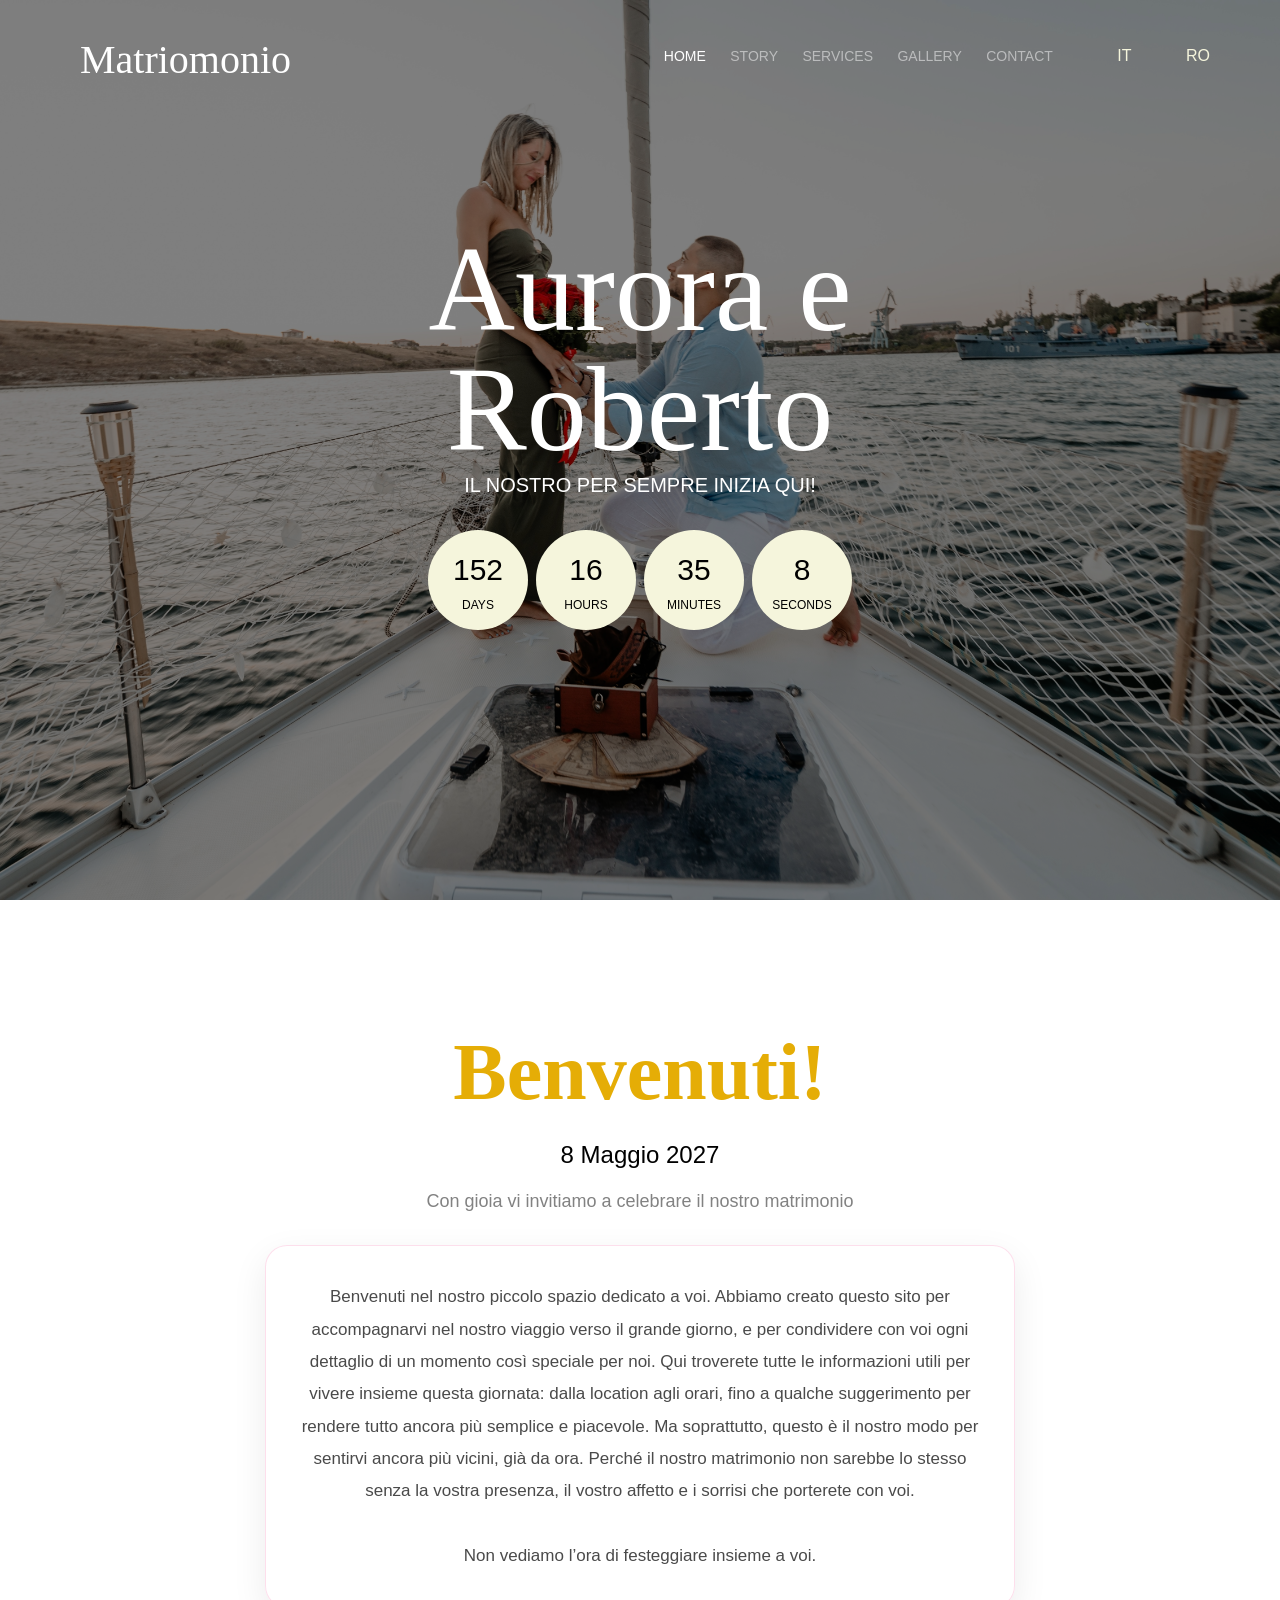
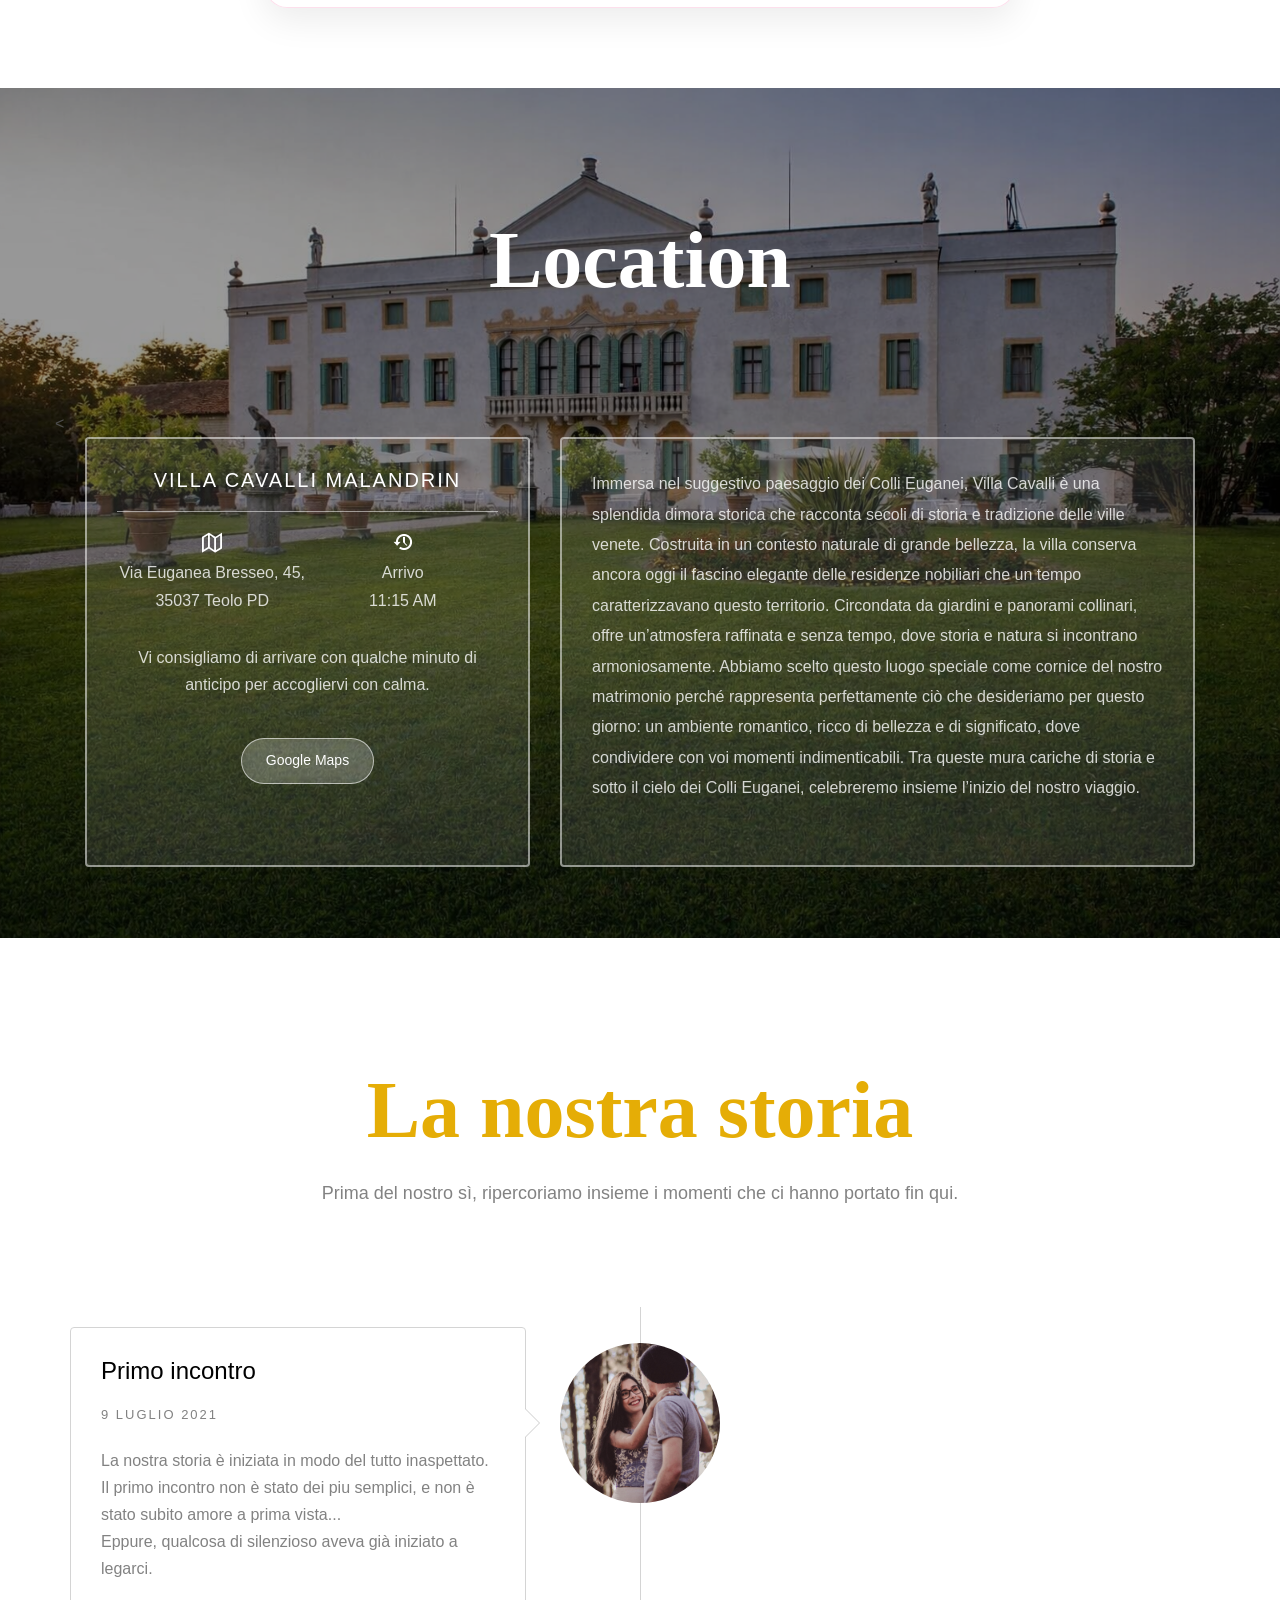
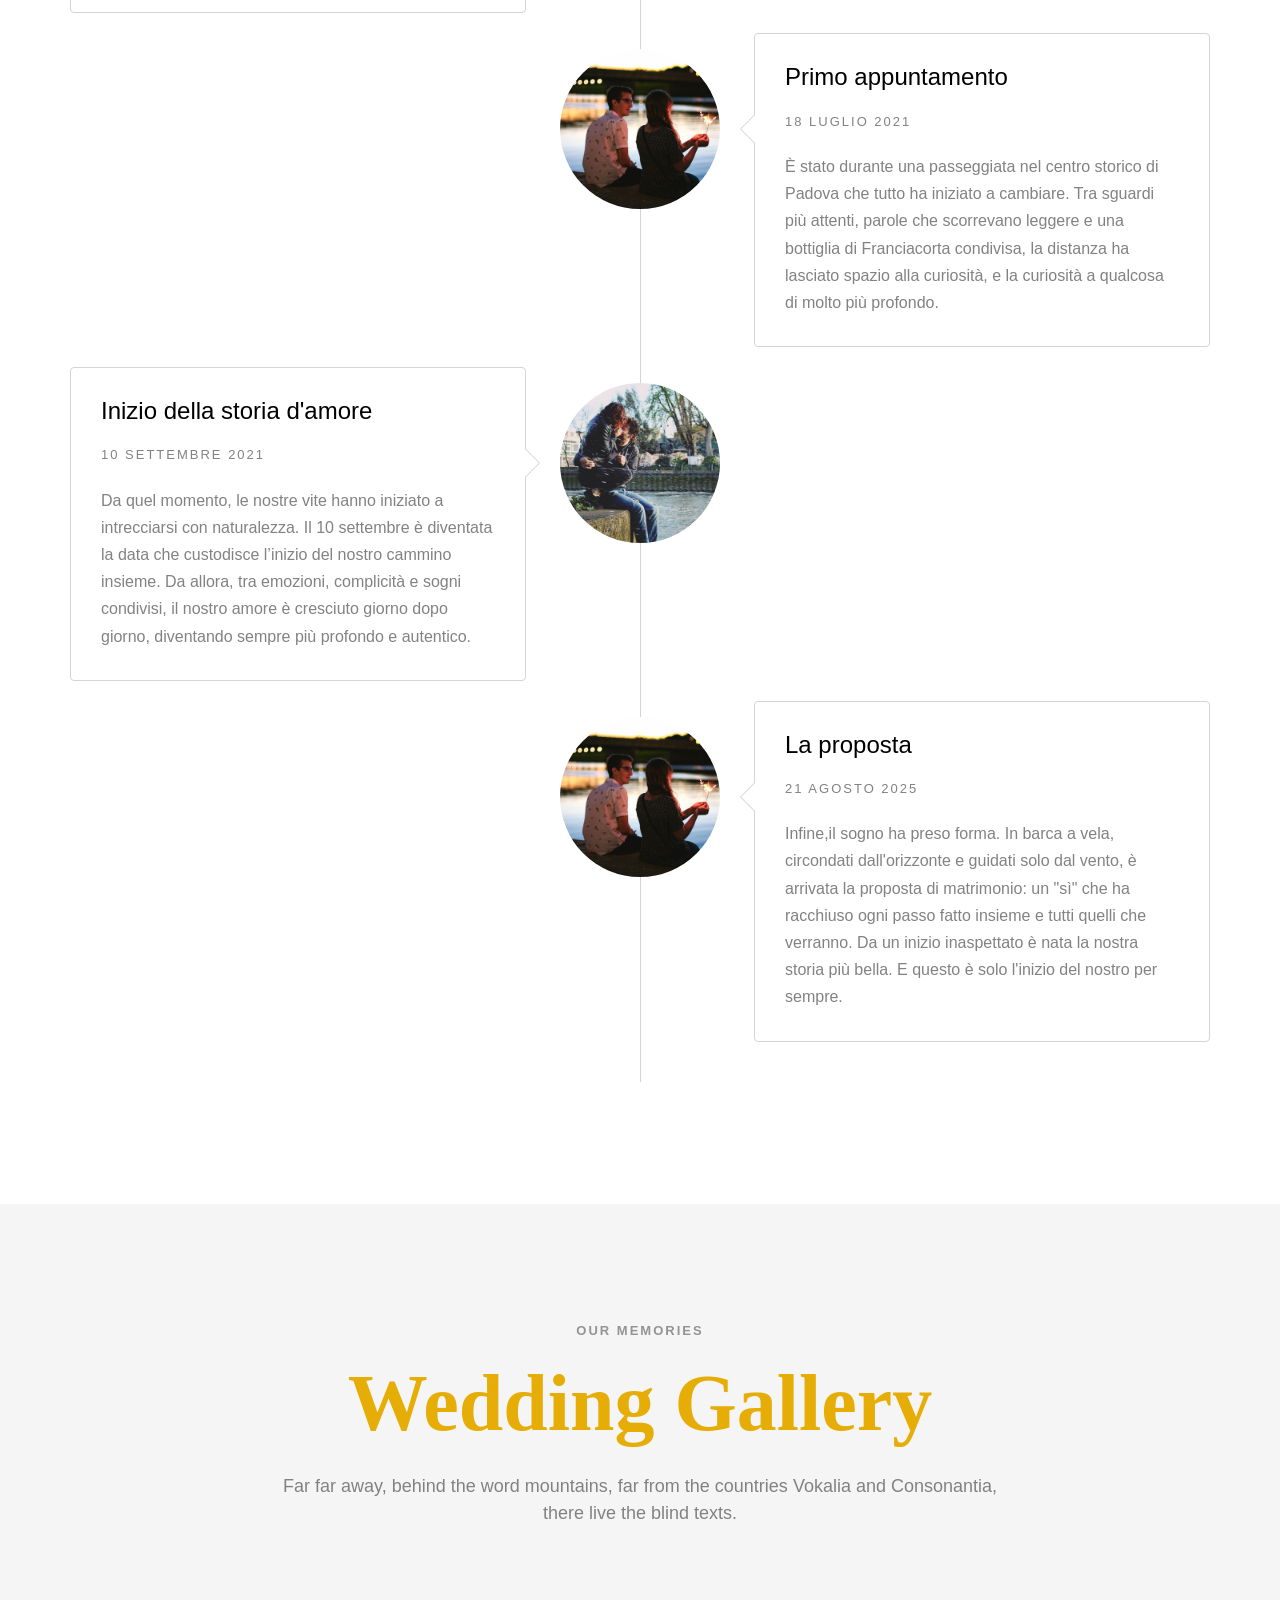
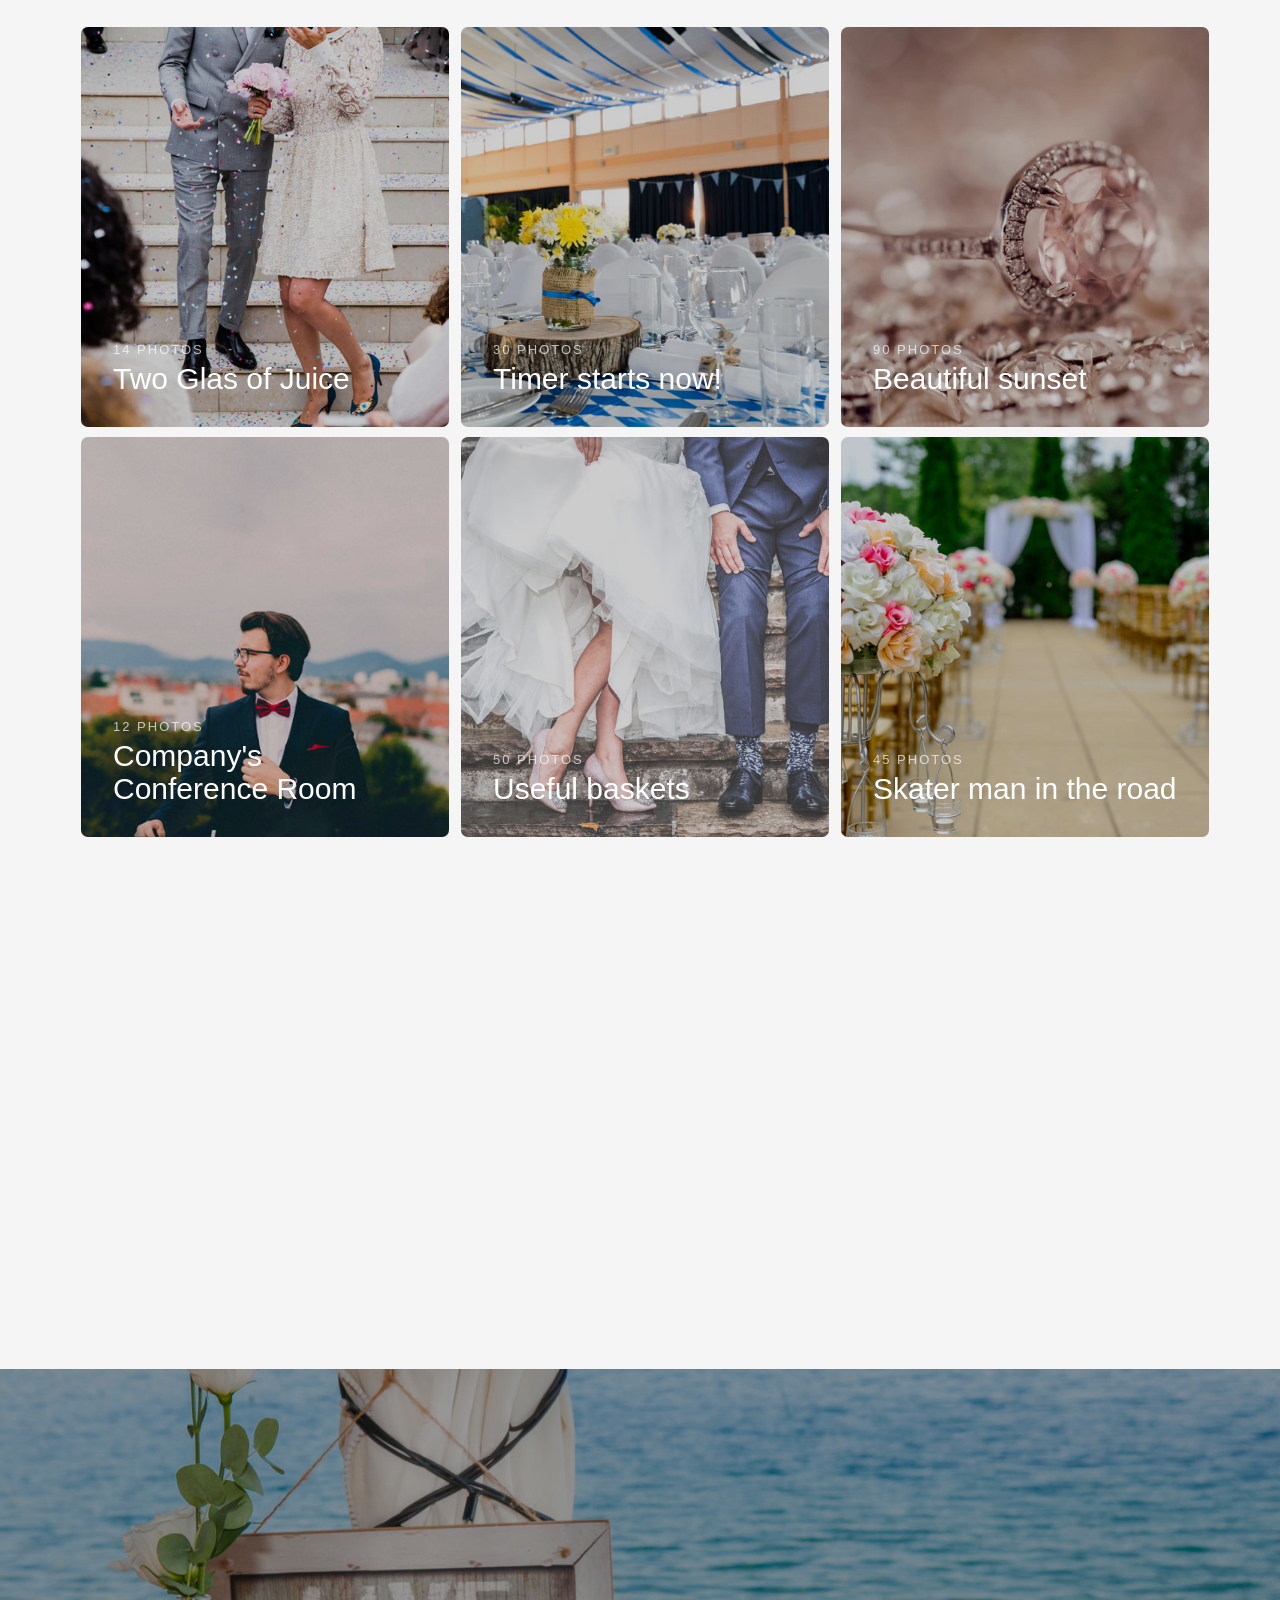
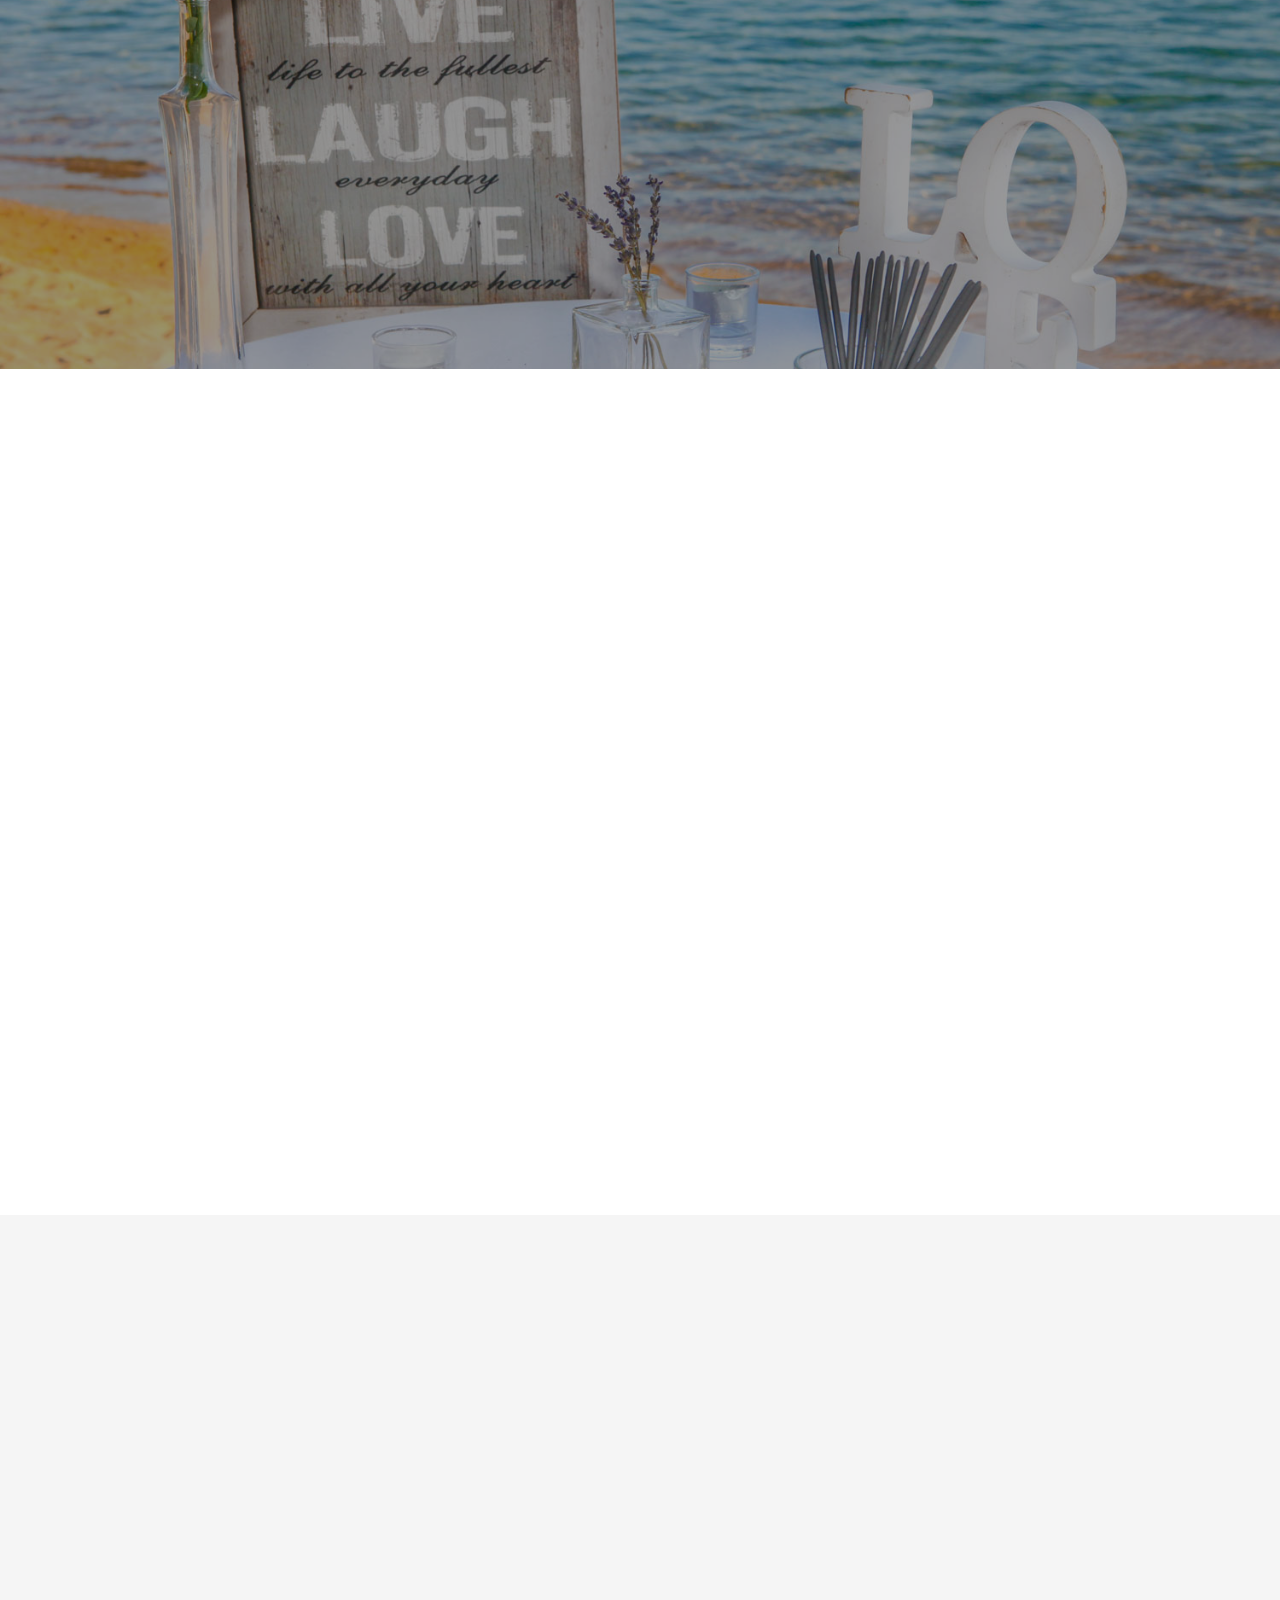
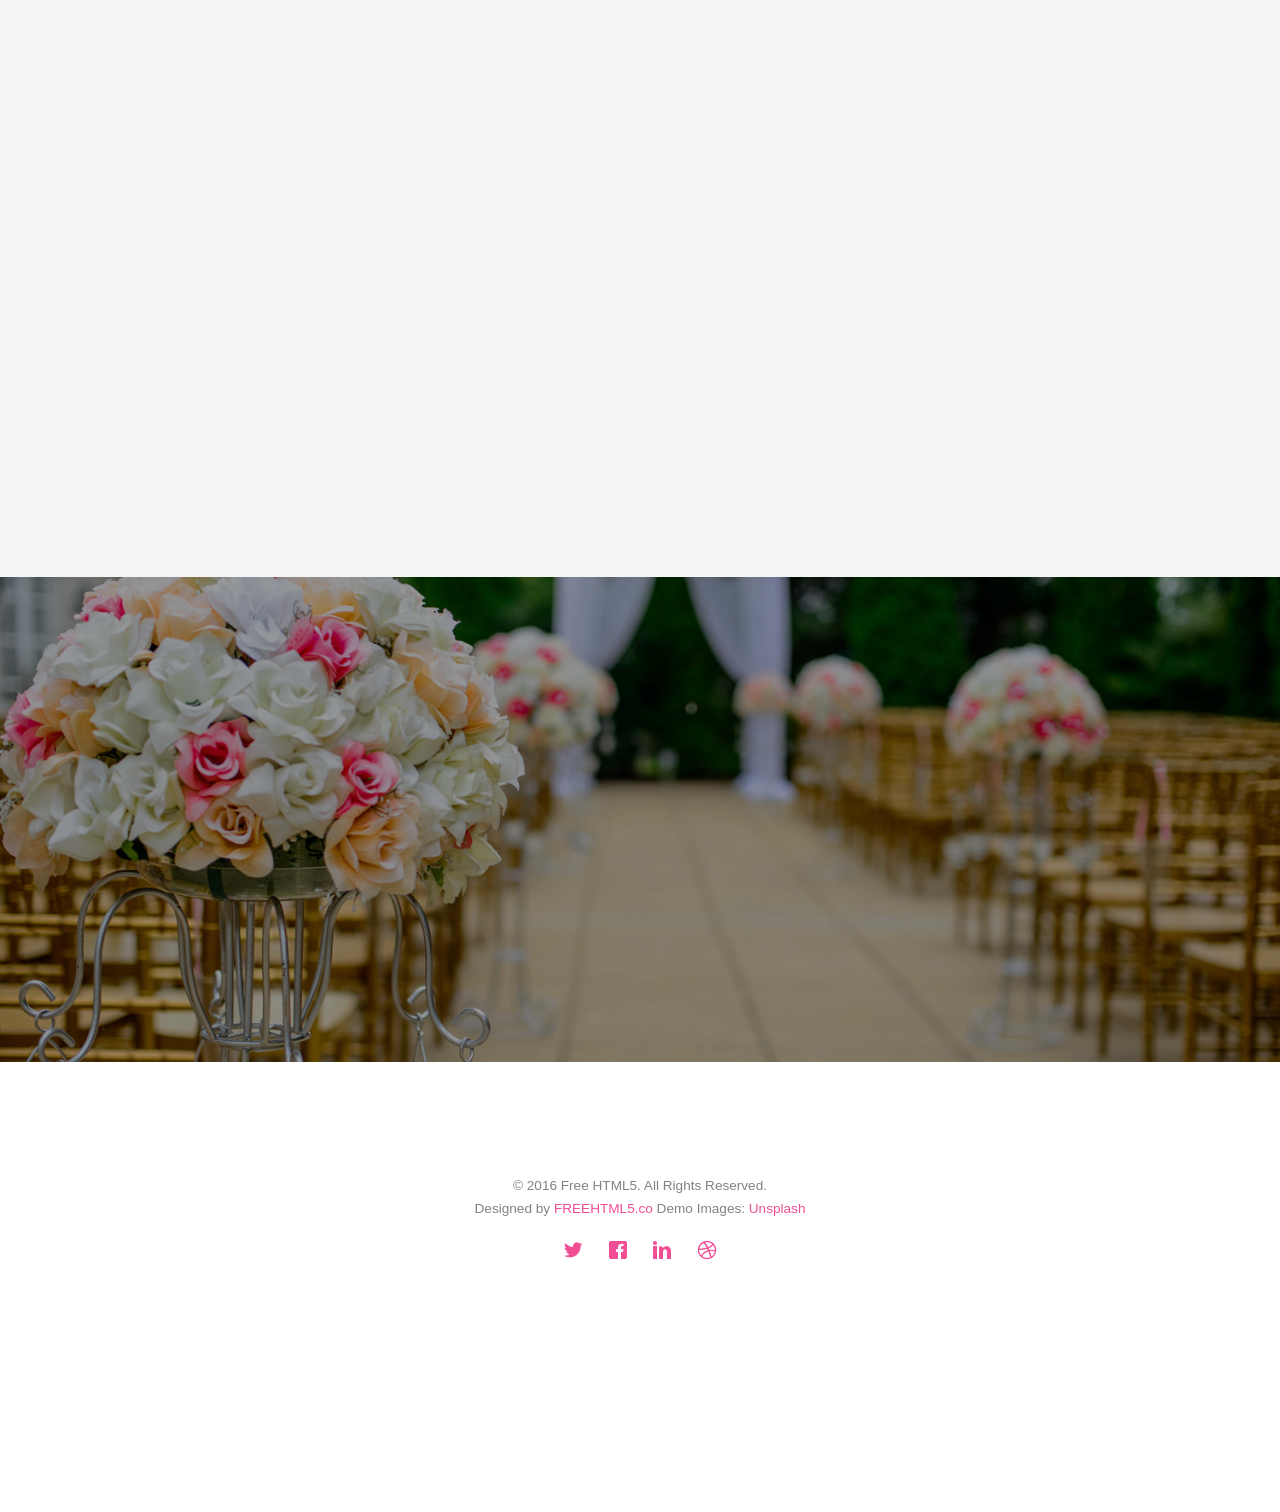
==== commit 33269995: "Add files via upload" ====
--- a/index.html
+++ b/index.html
@@ -93,7 +93,7 @@
 			
 		</div>
 	</nav>
-	<!--<header id="fh5co-header" class="fh5co-cover" role="banner" style="background-image:url(images/733_AdrianBirgauan.ro.jpg);" data-stellar-background-ratio="0.5">  HOME -->
+	
 	<header id="fh5co-header" class="fh5co-cover" role="banner" data-stellar-background-ratio="0.5"> <!-- HOME -->
 		<div class="overlay"></div>
 		<div class="container">
@@ -111,13 +111,92 @@
 		</div>
 	</header>
 
+	<div id="fh5co-couple"> <!-- PROGRAMMA -->
+		<div class="container">
+			<div class="row">
+				<div class="col-md-8 col-md-offset-2 text-center fh5co-heading animate-box">
+					<h2 data-it="Benvenuti!" data-ro="Bine ați venit">Benvenuti!</h2>
+					<h3 data-it="8 Maggio 2027" data-ro="8 Mai 2027">8 Maggio 2027</h3>
+					<p data-it="Con gioia vi invitiamo a celebrare il nostro matrimonio" data-ro="Cu multă bucurie vă invităm să fiți alături de noi în ziua nunții noastre"
+					>Con gioia vi invitiamo a celebrare il nostro matrimonio</p>
+					<div class="welcome-box">
+						<p data-it="Benvenuti nel nostro piccolo spazio dedicato a voi.
+			  Abbiamo creato questo sito per accompagnarvi nel nostro viaggio verso il grande giorno, e per condividere con voi ogni dettaglio di un momento così speciale per noi.
+			  Qui troverete tutte le informazioni utili per vivere insieme questa giornata: dalla location agli orari, fino a qualche suggerimento per rendere tutto ancora più semplice e piacevole.
+			  Ma soprattutto, questo è il nostro modo per sentirvi ancora più vicini, già da ora. Perché il nostro matrimonio non sarebbe lo stesso senza la vostra presenza, il vostro affetto e i sorrisi che porterete con voi.<br><br>
+			  Non vediamo l’ora di festeggiare insieme a voi."
+						   data-ro="Bine ați venit în micul nostru spațiu dedicat vouă.
+			  Am creat acest site pentru a vă însoți în călătoria noastră spre ziua cea mare și pentru a împărtăși cu voi fiecare detaliu al unui moment atât de special pentru noi.
+			  Aici veți găsi toate informațiile utile pentru a trăi alături de noi această zi: de la locație și program, până la câteva sugestii care să facă totul mai simplu și mai plăcut.
+			  Dar mai presus de toate, acesta este modul nostru de a vă simți și mai aproape, încă de pe acum. Pentru că nunta noastră nu ar fi la fel fără prezența voastră, fără afecțiunea voastră și fără zâmbetele pe care le veți aduce cu voi.<br><br>
+			  Abia așteptăm să sărbătorim împreună cu voi.">
+						  Benvenuti nel nostro piccolo spazio dedicato a voi.
+						  Abbiamo creato questo sito per accompagnarvi nel nostro viaggio verso il grande giorno, e per condividere con voi ogni dettaglio di un momento così speciale per noi.
+						  Qui troverete tutte le informazioni utili per vivere insieme questa giornata: dalla location agli orari, fino a qualche suggerimento per rendere tutto ancora più semplice e piacevole.
+						  Ma soprattutto, questo è il nostro modo per sentirvi ancora più vicini, già da ora. Perché il nostro matrimonio non sarebbe lo stesso senza la vostra presenza, il vostro affetto e i sorrisi che porterete con voi.<br><br>
+						  Non vediamo l’ora di festeggiare insieme a voi.
+						</p>
+					</div>
+			</div>
+		</div>
+	</div>
+
+	<div id="fh5co-event" class="fh5co-bg" style="background-image:url(images/fronte_villa_2.png);"> <!-- LOCATION -->
+		<div class="overlay"></div>
+		<div class="container">
+			<div class="row">
+				<div class="col-md-8 col-md-offset-2 text-center fh5co-heading animate-box">
+					<h2>Location</h2>
+				</div>
+			</div>
+			<div class="row">
+				<div class="display-t">
+					<div class="display-tc"> <!---->
+						<<div class="col-md-12">
+							<div class="col-md-5 col-sm-12 text-center">
+							  <div class="event-wrap animate-box">
+								<h3>Villa Cavalli Malandrin</h3>
+								<div class="event-col">
+								  <i class="icon-map"></i><span>Via Euganea Bresseo, 45, 35037 Teolo PD</span>
+								</div>
+								<div class="event-col">
+								  <i class="icon-back-in-time"></i>
+								  <span data-it="Arrivo" data-ro="Ora sosirii">Arrivo</span>
+								  <span>11:15 AM</span>
+								</div>
+								<p data-it="Vi consigliamo di arrivare con qualche minuto di anticipo per accogliervi con calma."
+								   data-ro="Vă sfătuim să ajungeți cu câteva minute mai devreme, pentru a vă primi așa cum se cuvine.">
+								  Vi consigliamo di arrivare con qualche minuto di anticipo per accogliervi con calma.
+								</p>
+								<a href="https://www.google.com/maps?q=Villa+Cavalli+Malandrin+Teolo" target="_blank" class="map-btn">
+								  Google Maps
+								</a>
+							  </div>
+							</div>
+						  
+							<div class="col-md-7 col-sm-12 text-center">
+							  <div class="event-wrap animate-box location-text-box">
+								<p>
+								  Immersa nel suggestivo paesaggio dei Colli Euganei, Villa Cavalli è una splendida dimora storica che racconta secoli di storia e tradizione delle ville venete. Costruita in un contesto naturale di grande bellezza, la villa conserva ancora oggi il fascino elegante delle residenze nobiliari che un tempo caratterizzavano questo territorio.
+								  Circondata da giardini e panorami collinari, offre un’atmosfera raffinata e senza tempo, dove storia e natura si incontrano armoniosamente.
+								  Abbiamo scelto questo luogo speciale come cornice del nostro matrimonio perché rappresenta perfettamente ciò che desideriamo per questo giorno: un ambiente romantico, ricco di bellezza e di significato, dove condividere con voi momenti indimenticabili.
+								  Tra queste mura cariche di storia e sotto il cielo dei Colli Euganei, celebreremo insieme l’inizio del nostro viaggio.
+								</p>
+							  </div>
+							</div>
+						  </div>
+					</div> <!---->
+				</div>
+			</div>
+		</div>
+	</div>
+
 	<div id="fh5co-couple-story"> <!-- LA NOSTRA STORIA -->
 		<div class="container">
 			<div class="row">
 				<div class="col-md-8 col-md-offset-2 text-center fh5co-heading animate-box">
-					<span>We Love Each Other</span>
-					<h2>Our Story</h2>
-					<p>Far far away, behind the word mountains, far from the countries Vokalia and Consonantia, there live the blind texts.</p>
+					<h2 data-it="La nostra storia" data-ro="Povestea noastră">La nostra storia</h2>
+					<p data-it="Prima del nostro sì, ripercoriamo insieme i momenti che ci hanno portato fin qui." data-ro="Înainte de a spune „da”, să retrăim împreună momentele care ne-au adus aici.">Prima del nostro sì, ripercoriamo insieme i momenti che ci hanno portato fin qui.</p>
 				</div>
 			</div>
 			<div class="row">
@@ -127,11 +206,16 @@
 							<div class="timeline-badge" style="background-image:url(images/couple-1.jpg);"></div>
 							<div class="timeline-panel">
 								<div class="timeline-heading">
-									<h3 class="timeline-title">First We Meet</h3>
-									<span class="date">December 25, 2015</span>
+									<h3 class="timeline-title" data-it="Primo incontro" data-ro="Momentul primei întâlniri">Primo incontro</h3>
+									<span class="date" data-it="11 Luglio 2021" data-ro="11 Iulie 2021">9 Luglio 2021</span>
 								</div>
 								<div class="timeline-body">
-									<p>Far far away, behind the word mountains, far from the countries Vokalia and Consonantia, there live the blind texts. Separated they live in Bookmarksgrove right at the coast of the Semantics, a large language ocean.</p>
+									<p data-it="La nostra storia è iniziata in modo del tutto inaspettato. Il primo incontro non è stato dei piu semplici, e non è stato subito amore a prima vista... 
+									Eppure, qualcosa di silenzioso aveva già iniziato a legarci." 
+										data-ro="Povestea noastră a început într-un mod complet neașteptat. Prima întâlnire nu a fost deloc ușoară, și cu siguranză nu a fost dragoste la prima vedere… 
+										Dar, în tăcere, ceva deja începuse să ne apropie"
+									>La nostra storia è iniziata in modo del tutto inaspettato. Il primo incontro non è stato dei piu semplici, e non è stato subito amore a prima vista... <br>Eppure, 
+									qualcosa di silenzioso aveva già iniziato a legarci.</p>
 								</div>
 							</div>
 						</li>
@@ -139,11 +223,20 @@
 							<div class="timeline-badge" style="background-image:url(images/couple-2.jpg);"></div>
 							<div class="timeline-panel">
 								<div class="timeline-heading">
-									<h3 class="timeline-title">First Date</h3>
-									<span class="date">December 28, 2015</span>
+									<h3 class="timeline-title" data-it="Primo appuntamento" data-ro="Primul date">Primo appuntamento</h3>
+									<span class="date" data-it="18 Luglio 2021" data-ro="18 Iulie 2021">18 Luglio 2021</span>
 								</div>
 								<div class="timeline-body">
-									<p>Far far away, behind the word mountains, far from the countries Vokalia and Consonantia, there live the blind texts. Separated they live in Bookmarksgrove right at the coast of the Semantics, a large language ocean.</p>
+									<p data-it="È stato durante una passeggiata nel centro storico di Padova che tutto ha iniziato a cambiare. 
+									Tra sguardi più attenti, parole che scorrevano leggere e una bottiglia di Franciacorta condivisa, 
+									la distanza ha lasciato spazio alla curiosità, e la curiosità a qualcosa di molto più profondo."
+										data-ro="Într-o plimbare prin centrul vechi al Padovei, ceva a început să se schimbe.
+										Priviri care spuneau mai mult, cuvinte ușoare și o sticlă de Franciacorta împărțită…
+										distanța s-a topit în curiozitate, iar curiozitatea în ceva profund.
+										"
+									>È stato durante una passeggiata nel centro storico di Padova che tutto ha iniziato a cambiare. 
+										Tra sguardi più attenti, parole che scorrevano leggere e una bottiglia di Franciacorta condivisa, 
+										la distanza ha lasciato spazio alla curiosità, e la curiosità a qualcosa di molto più profondo.</p>
 								</div>
 							</div>
 						</li>
@@ -151,11 +244,41 @@
 							<div class="timeline-badge" style="background-image:url(images/couple-3.jpg);"></div>
 							<div class="timeline-panel">
 								<div class="timeline-heading">
-									<h3 class="timeline-title">In A Relationship</h3>
-									<span class="date">January 1, 2016</span>
+									<h3 class="timeline-title" data-it="Inizio della storia d'amore" data-ro="Începutul poveștii de dragoste">Inizio della storia d'amore</h3>
+									<span class="date" data-it="10 Settembre 2021" data-ro="10 Semptembrie 2021">10 Settembre 2021</span>
 								</div>
 								<div class="timeline-body">
-									<p>Far far away, behind the word mountains, far from the countries Vokalia and Consonantia, there live the blind texts. Separated they live in Bookmarksgrove right at the coast of the Semantics, a large language ocean.</p>
+									<p data-it="a quel momento, le nostre vite hanno iniziato a intrecciarsi con naturalezza.
+									Il 10 settembre è diventata la data che custodisce l’inizio del nostro cammino insieme.
+									Da allora, tra emozioni, complicità e sogni condivisi, il nostro amore è cresciuto giorno dopo giorno, diventando sempre più profondo e autentico."
+									data-ro="Din acel moment, viețile noastre au început să se împletească în mod firesc.
+									Data de 10 septembrie a devenit ziua care păstrează începutul drumului nostru împreună.
+									De atunci, printre emoții, complicitate și vise împărtășite, iubirea noastră a crescut zi după zi, devenind tot mai profundă și autentică."
+									>Da quel momento, le nostre vite hanno iniziato a intrecciarsi con naturalezza.
+										Il 10 settembre è diventata la data che custodisce l’inizio del nostro cammino insieme.
+										Da allora, tra emozioni, complicità e sogni condivisi, il nostro amore è cresciuto giorno dopo giorno, diventando sempre più profondo e autentico.</p>
+								</div>
+							</div>
+						</li>
+						<li class="timeline-inverted animate-box">
+							<div class="timeline-badge" style="background-image:url(images/couple-2.jpg);"></div>
+							<div class="timeline-panel">
+								<div class="timeline-heading">
+									<h3 class="timeline-title" data-it="La proposta" data-ro="Cererea în căsătorie">La proposta</h3>
+									<span class="date" data-it="21 Agosto 2025" data-ro="21 August 2025">21 Agosto 2025</span>
+								</div>
+								<div class="timeline-body">
+									<p data-it="Infine,il sogno ha preso forma. In barca a vela, circondati dall'orizzonte e guidati solo dal vento, è arrivata la proposta di matrimonio: 
+									un 'sì' che ha racchiuso ogni passo fatto insieme e tutti quelli che verranno.
+									Da un inizio inaspettato è nata la nostra storia più bella.
+									E questo è solo l'inizio del nostro per sempre."
+										data-ro="În final, visul a prins contur. Pe o barcă cu vele, înconjurați de orizont și ghidați doar de vânt, a venit cererea în căsătorie: un „da” care a cuprins fiecare pas făcut împreună și pe toți cei care vor urma.
+										Dintr-un început neașteptat s-a născut cea mai frumoasă poveste a noastră.
+										Și acesta este doar începutul lui „pentru totdeauna”"
+									>Infine,il sogno ha preso forma. In barca a vela, circondati dall'orizzonte e guidati solo dal vento, è arrivata la proposta di matrimonio: 
+									un "sì" che ha racchiuso ogni passo fatto insieme e tutti quelli che verranno.
+									Da un inizio inaspettato è nata la nostra storia più bella.
+									E questo è solo l'inizio del nostro per sempre.</p>
 								</div>
 							</div>
 						</li>
@@ -165,92 +288,7 @@
 		</div>
 	</div>
 
-	<div id="fh5co-couple"> <!-- PROGRAMMA -->
-		<div class="container">
-			<div class="row">
-				<div class="col-md-8 col-md-offset-2 text-center fh5co-heading animate-box">
-					<h2>Hello!</h2>
-					<h3>November 28th, 2016 New York, USA</h3>
-					<p>We invited you to celebrate our wedding</p>
-				</div>
-			</div>
-			<div class="couple-wrap animate-box">
-				<div class="couple-half">
-					<div class="groom">
-						<img src="images/in_" alt="groom" class="img-responsive">
-					</div>
-					<div class="desc-groom">
-						<h3>Joefrey Mahusay</h3>
-						<p>Far far away, behind the word mountains, far from the countries Vokalia and Consonantia, there live the blind texts. Separated they live in Bookmarksgrove</p>
-					</div>
-				</div>
-				<p class="heart text-center"><i class="icon-heart2"></i></p>
-				<div class="couple-half">
-					<div class="bride">
-						<img src="images/bride.jpg" alt="groom" class="img-responsive">
-					</div>
-					<div class="desc-bride">
-						<h3>Sheila Mahusay</h3>
-						<p>Far far away, behind the word mountains, far from the countries Vokalia and Consonantia, there live the blind texts. Separated they live in Bookmarksgrove</p>
-					</div>
-				</div>
-			</div>
-		</div>
-	</div>
-
-	<div id="fh5co-event" class="fh5co-bg" style="background-image:url(images/img_bg_3.jpg);"> <!-- LOCATION -->
-		<div class="overlay"></div>
-		<div class="container">
-			<div class="row">
-				<div class="col-md-8 col-md-offset-2 text-center fh5co-heading animate-box">
-					<span>Our Special Events</span>
-					<h2>Wedding Events</h2>
-				</div>
-			</div>
-			<div class="row">
-				<div class="display-t">
-					<div class="display-tc">
-						<div class="col-md-10 col-md-offset-1">
-							<div class="col-md-6 col-sm-6 text-center">
-								<div class="event-wrap animate-box">
-									<h3>Main Ceremony</h3>
-									<div class="event-col">
-										<i class="icon-clock"></i>
-										<span>4:00 PM</span>
-										<span>6:00 PM</span>
-									</div>
-									<div class="event-col">
-										<i class="icon-calendar"></i>
-										<span>Monday 28</span>
-										<span>November, 2016</span>
-									</div>
-									<p>Far far away, behind the word mountains, far from the countries Vokalia and Consonantia, there live the blind texts. Separated they live in Bookmarksgrove right at the coast of the Semantics, a large language ocean.</p>
-								</div>
-							</div>
-							<div class="col-md-6 col-sm-6 text-center">
-								<div class="event-wrap animate-box">
-									<h3>Wedding Party</h3>
-									<div class="event-col">
-										<i class="icon-clock"></i>
-										<span>7:00 PM</span>
-										<span>12:00 AM</span>
-									</div>
-									<div class="event-col">
-										<i class="icon-calendar"></i>
-										<span>Monday 28</span>
-										<span>November, 2016</span>
-									</div>
-									<p>Far far away, behind the word mountains, far from the countries Vokalia and Consonantia, there live the blind texts. Separated they live in Bookmarksgrove right at the coast of the Semantics, a large language ocean.</p>
-								</div>
-							</div>
-						</div>
-					</div>
-				</div>
-			</div>
-		</div>
-	</div>
-
-	
+		
 
 	<div id="fh5co-gallery" class="fh5co-section-gray">   <!-- WEDDING GALLERY -->
 		<div class="container">
@@ -602,7 +640,7 @@
     document.documentElement.lang = lang;
 
     document.querySelectorAll("[data-it][data-ro]").forEach(el => {
-      el.textContent = el.getAttribute("data-" + lang);
+      el.innerHTML = el.getAttribute("data-" + lang);
     });
 
     document.querySelectorAll(".lang-btn").forEach(b => b.classList.remove("active"));
--- a/css/style.css
+++ b/css/style.css
@@ -302,6 +302,23 @@
   position: relative;
   width: 100%;
 }
+#fh5co-header {
+  background-image: url("../images/733_AdrianBirgauan.ro.jpg") !important;
+  background-size: cover !important;
+  background-position: center center !important;
+  background-repeat: no-repeat !important;
+}
+@media screen and (max-width: 768px) {
+  .fh5co-cover {
+    height: 600px;
+  }
+
+  #fh5co-header {
+    background-image: url("../images/733_AdrianBirgauan_mobile.jpg");
+    background-position: center center;
+  }
+}
+
 .fh5co-cover .overlay {
   z-index: 0;
   position: absolute;
@@ -1177,12 +1194,12 @@
   margin-bottom: 2em;
 }
 .fh5co-heading h2 {
-  font-size: 60px;
+  font-size: 80px;
   margin-bottom: 10px;
   line-height: 1.5;
   font-weight: bold;
-  color: #F14E95;
-  font-family: "Sacramento", Arial, serif;
+  color: #E5AD06;
+  font-family:  'Allura', cursive;
 }
 @media screen and (max-width: 768px) {
   .fh5co-heading h2 {
@@ -1869,4 +1886,85 @@
 }
 
 
+#fh5co-header .display-tc h1 {
+  font-family: 'Allura', cursive;
+  font-size: clamp(12rem, 8vw, 7rem);
+  line-height: 1;
+}
+
+@media screen and (max-width: 768px) {
+  #fh5co-header .display-tc h1 {
+    font-size: 7rem;
+  }
+}
+
+.welcome-box {
+  max-width: 850px;
+  margin: 30px auto 0;
+  padding: 35px 30px;
+  background: rgba(255, 255, 255, 0.78);
+  backdrop-filter: blur(6px);
+  border: 1px solid rgba(241, 78, 149, 0.18);
+  border-radius: 22px;
+  box-shadow: 0 12px 35px rgba(0, 0, 0, 0.08);
+}
+
+.welcome-box p {
+  margin: 0;
+  font-size: 17px;
+  line-height: 1.9;
+  color: #4a4a4a;
+}
+
+@media screen and (max-width: 768px) {
+  .welcome-box {
+    padding: 25px 20px;
+    border-radius: 16px;
+  }
+
+  .welcome-box p {
+    font-size: 15px;
+    line-height: 1.8;
+  }
+}
+
+.map-btn {
+  display: inline-block;
+  margin-top: 20px;
+  padding: 10px 24px;
+
+  color: #fff;
+  text-decoration: none;
+  font-size: 14px;
+
+  background: rgba(255, 255, 255, 0.15); /* trasparente */
+  border: 1px solid rgba(255, 255, 255, 0.6);
+
+  border-radius: 30px;
+
+  backdrop-filter: blur(6px); /* effetto vetro */
+  -webkit-backdrop-filter: blur(6px);
+
+  transition: 0.3s;
+}
+
+.map-btn:hover {
+  background: rgba(255, 255, 255, 0.3);
+  color: #fff;
+  transform: translateY(-2px);
+}
+
+
+.location-text-box {
+  text-align: left;
+}
+
+.location-text-box p {
+  line-height: 1.9;
+  margin-bottom: 0;
+}
+
+#fh5co-event .event-wrap {
+  min-height: 430px;
+}
 /*# sourceMappingURL=style.css.map */
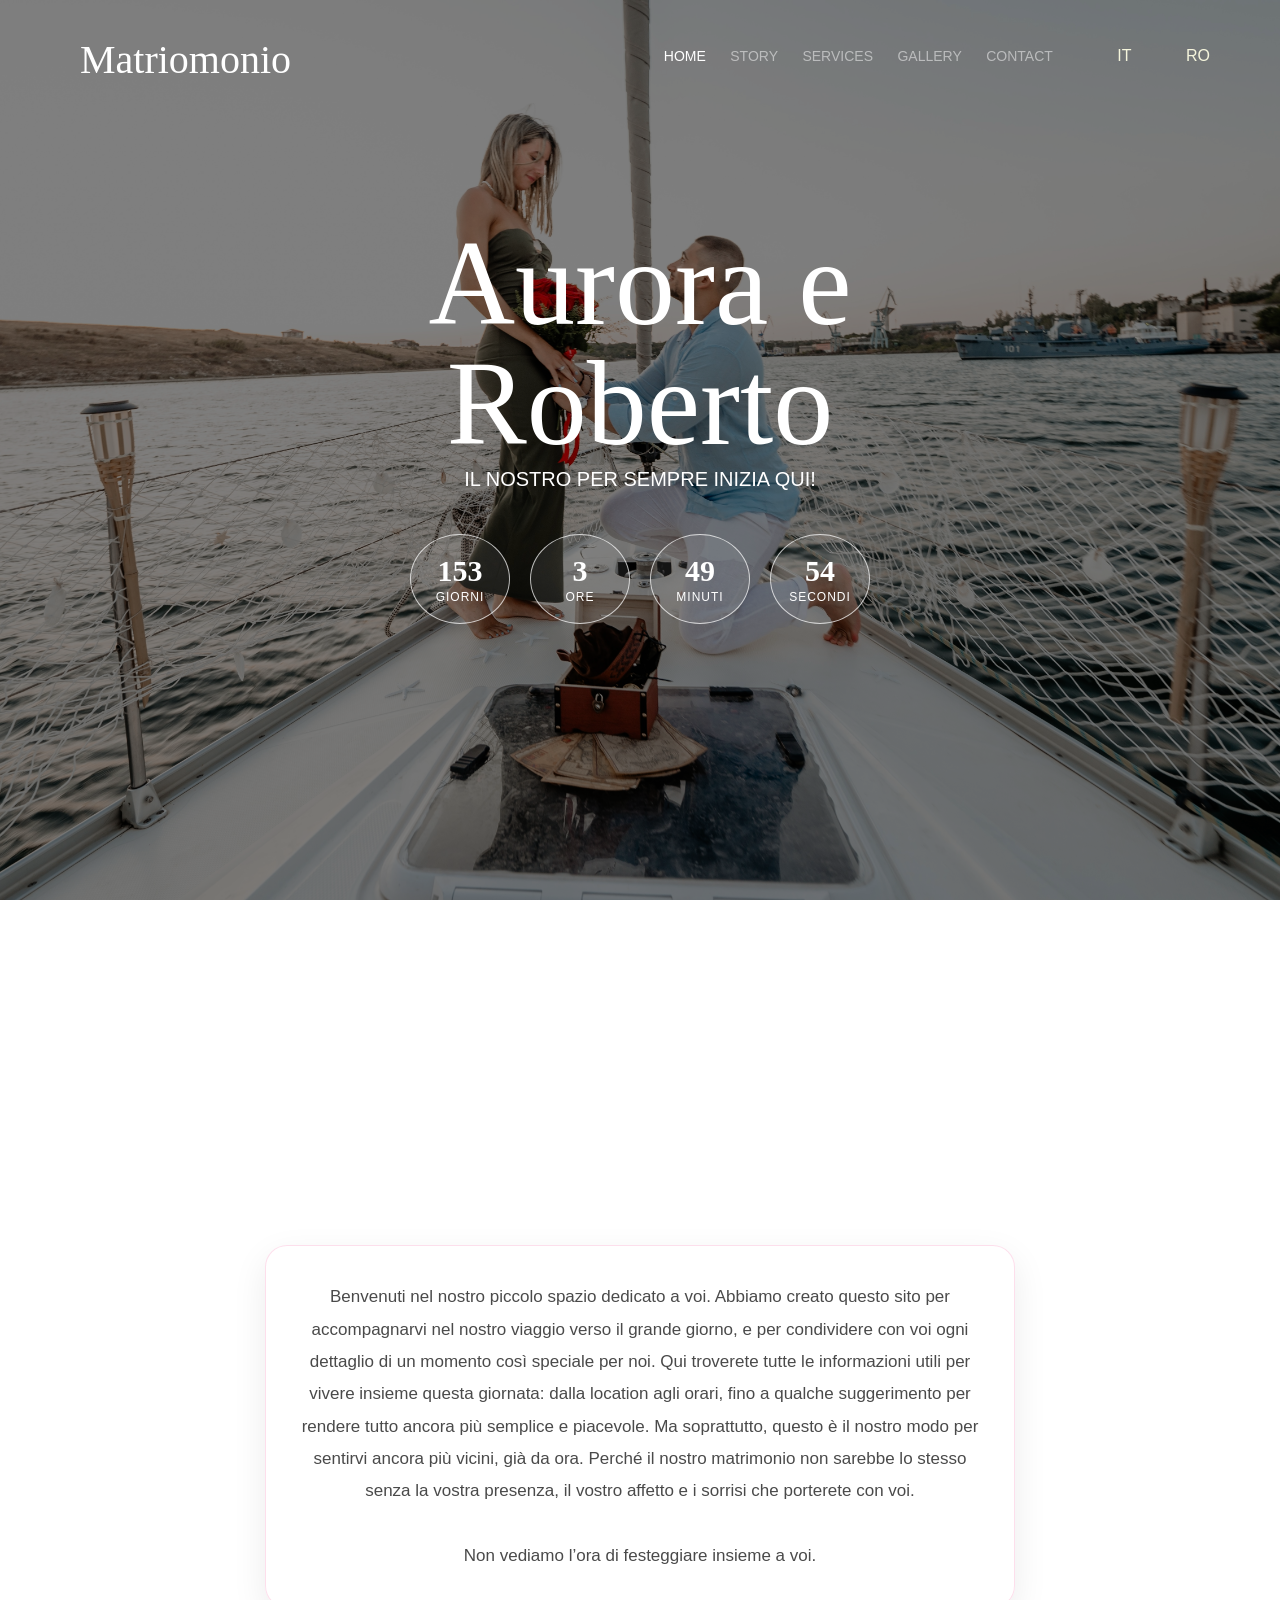
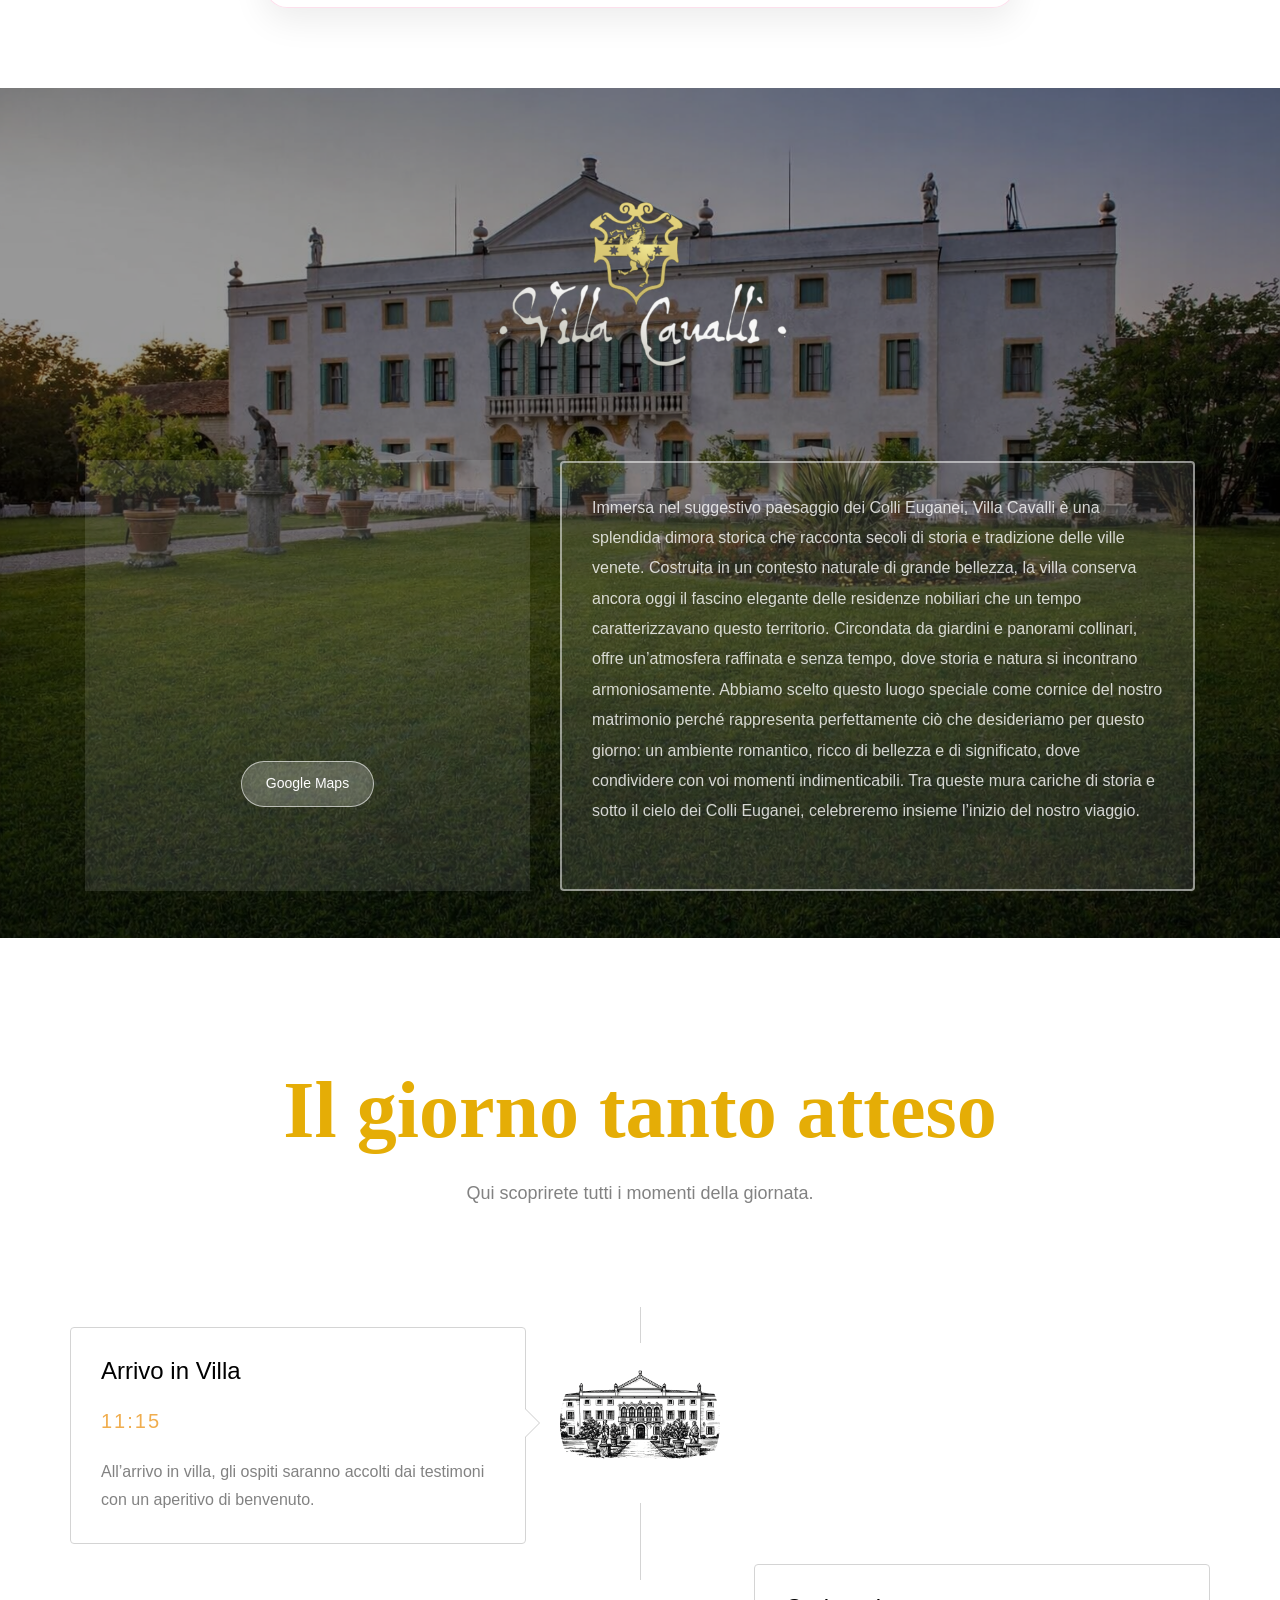
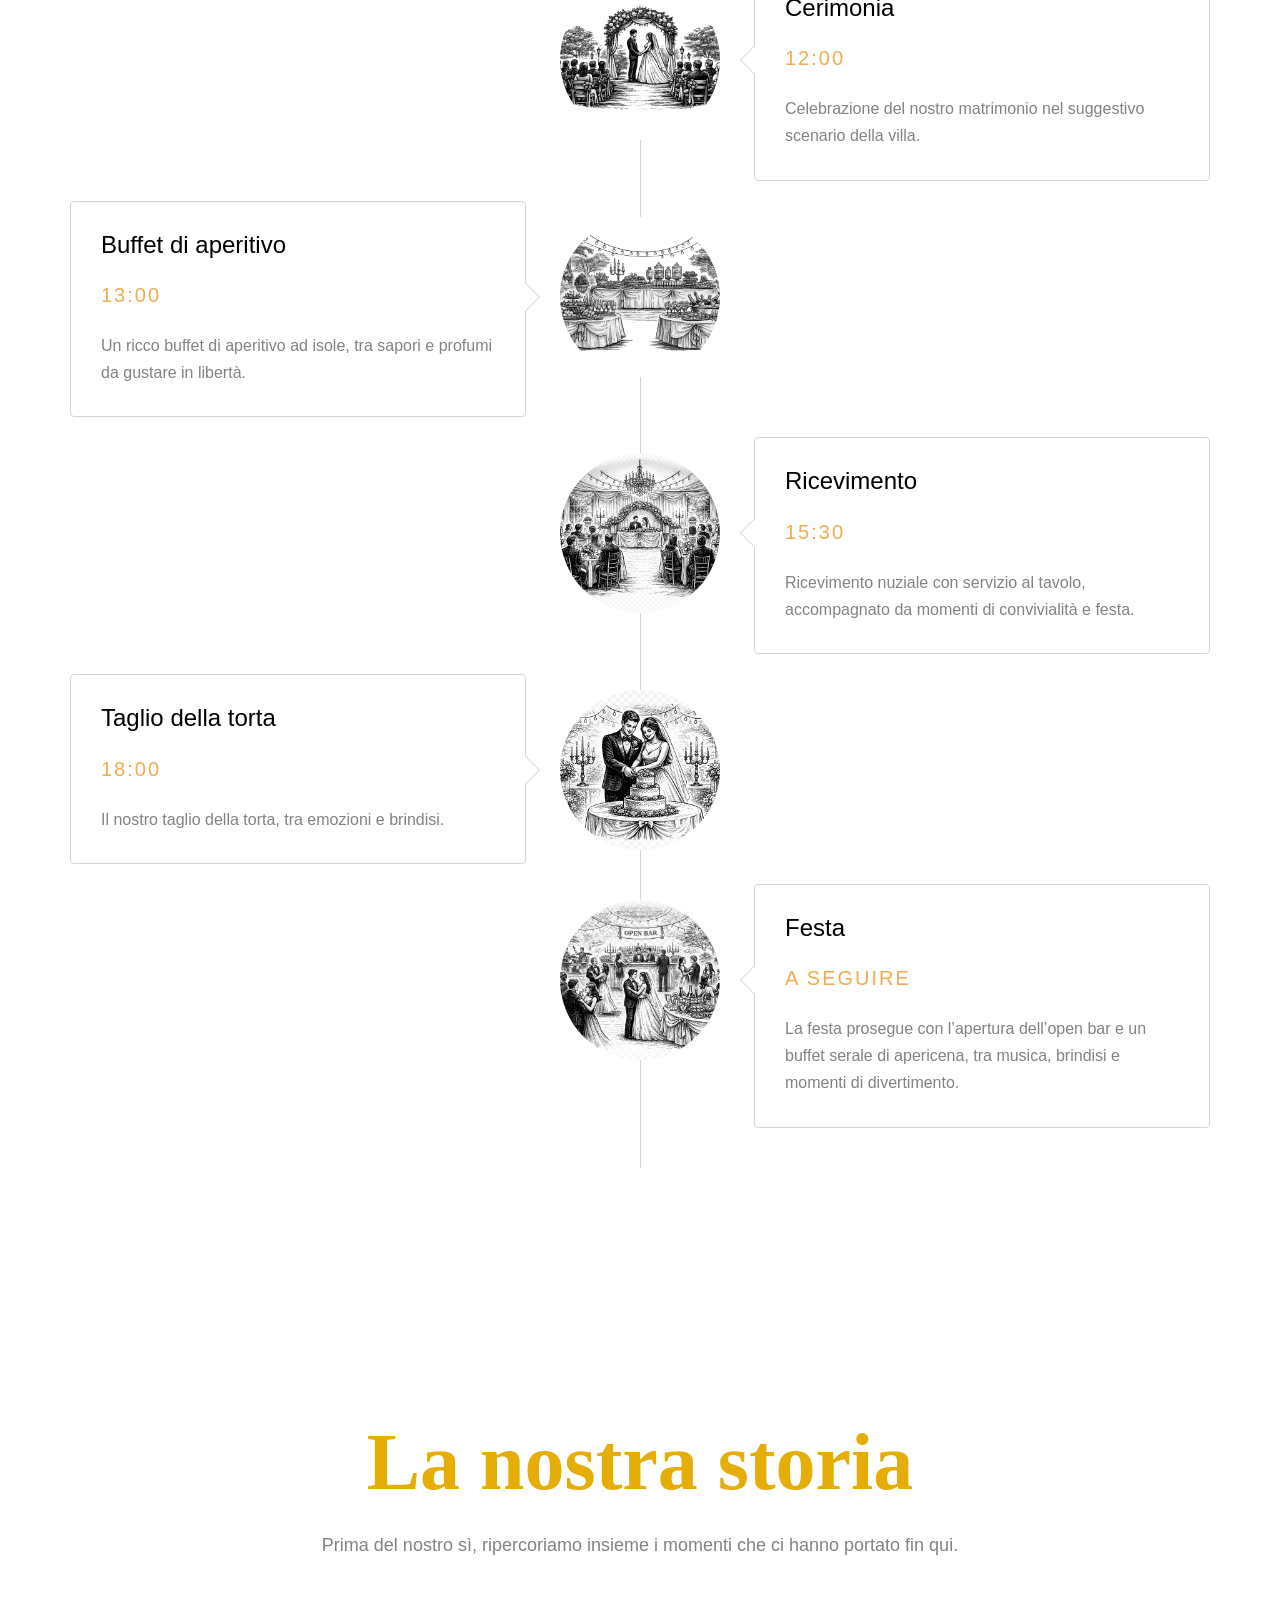
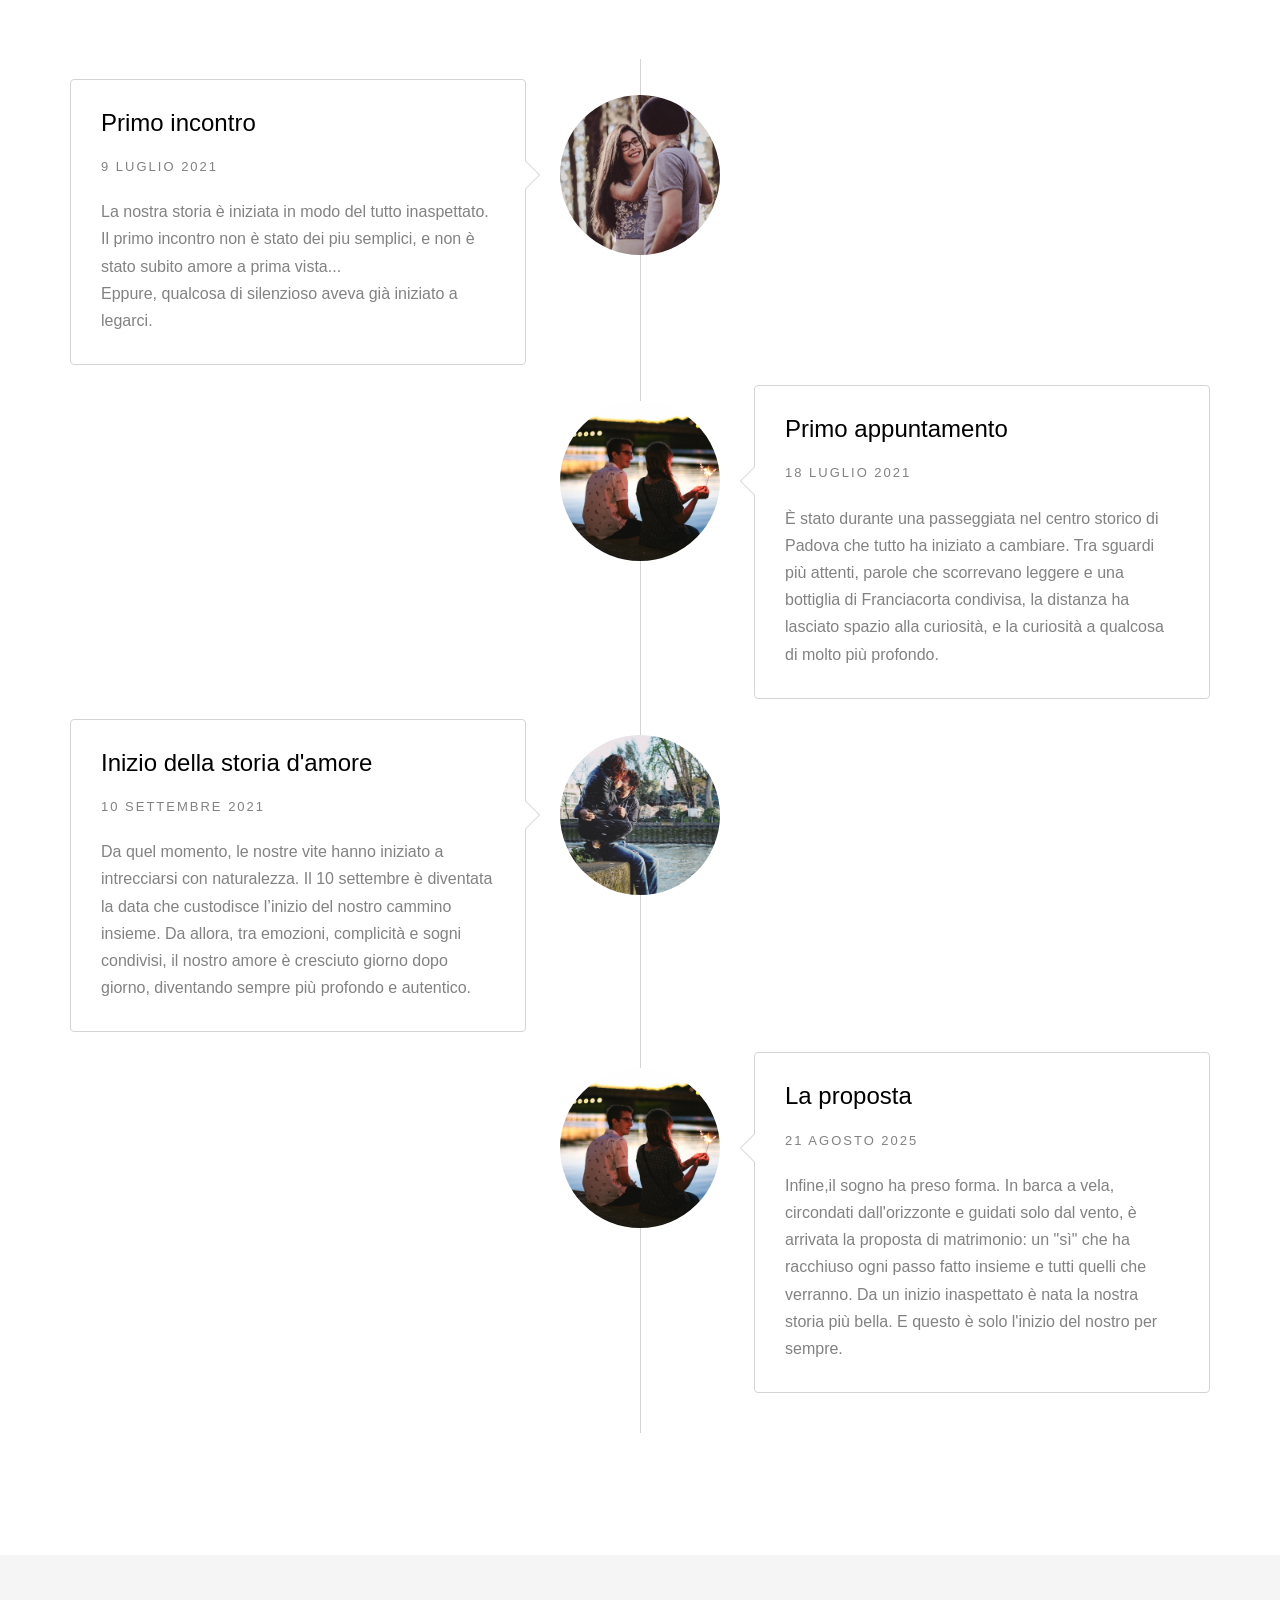
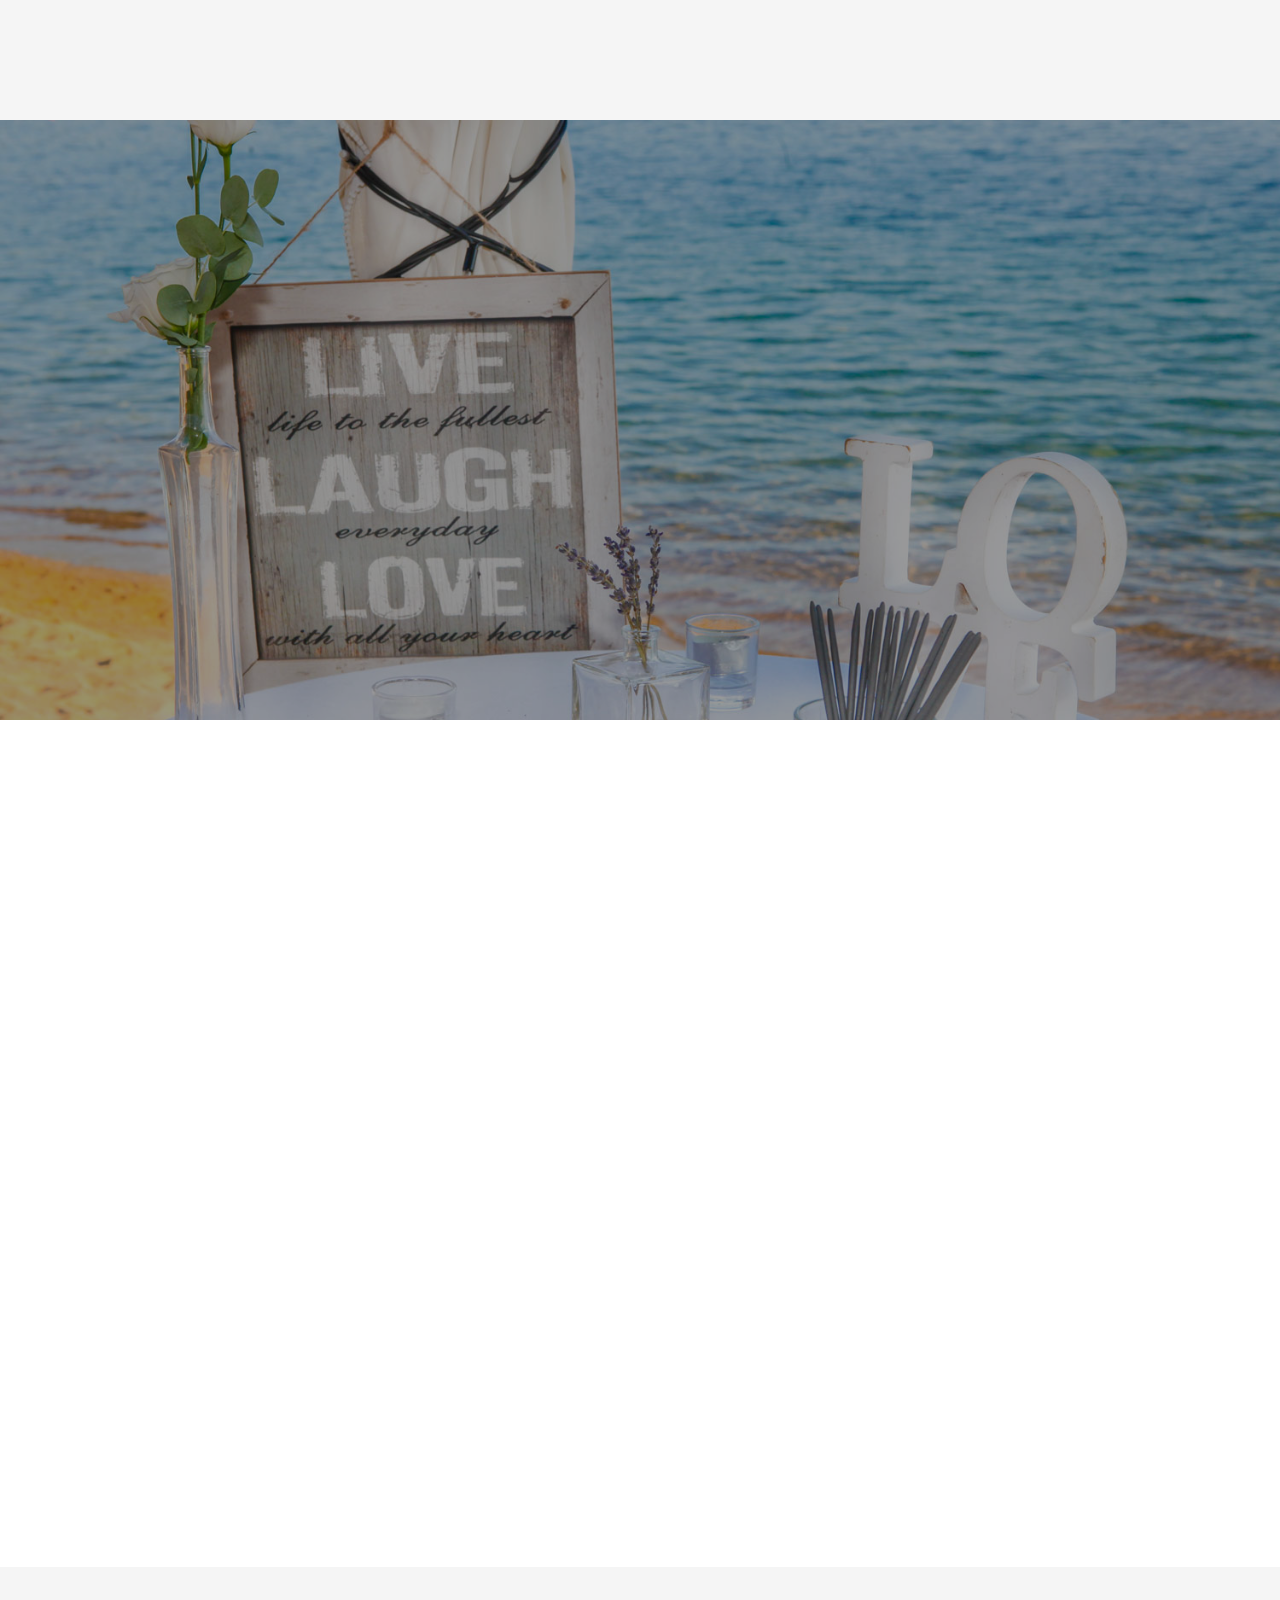
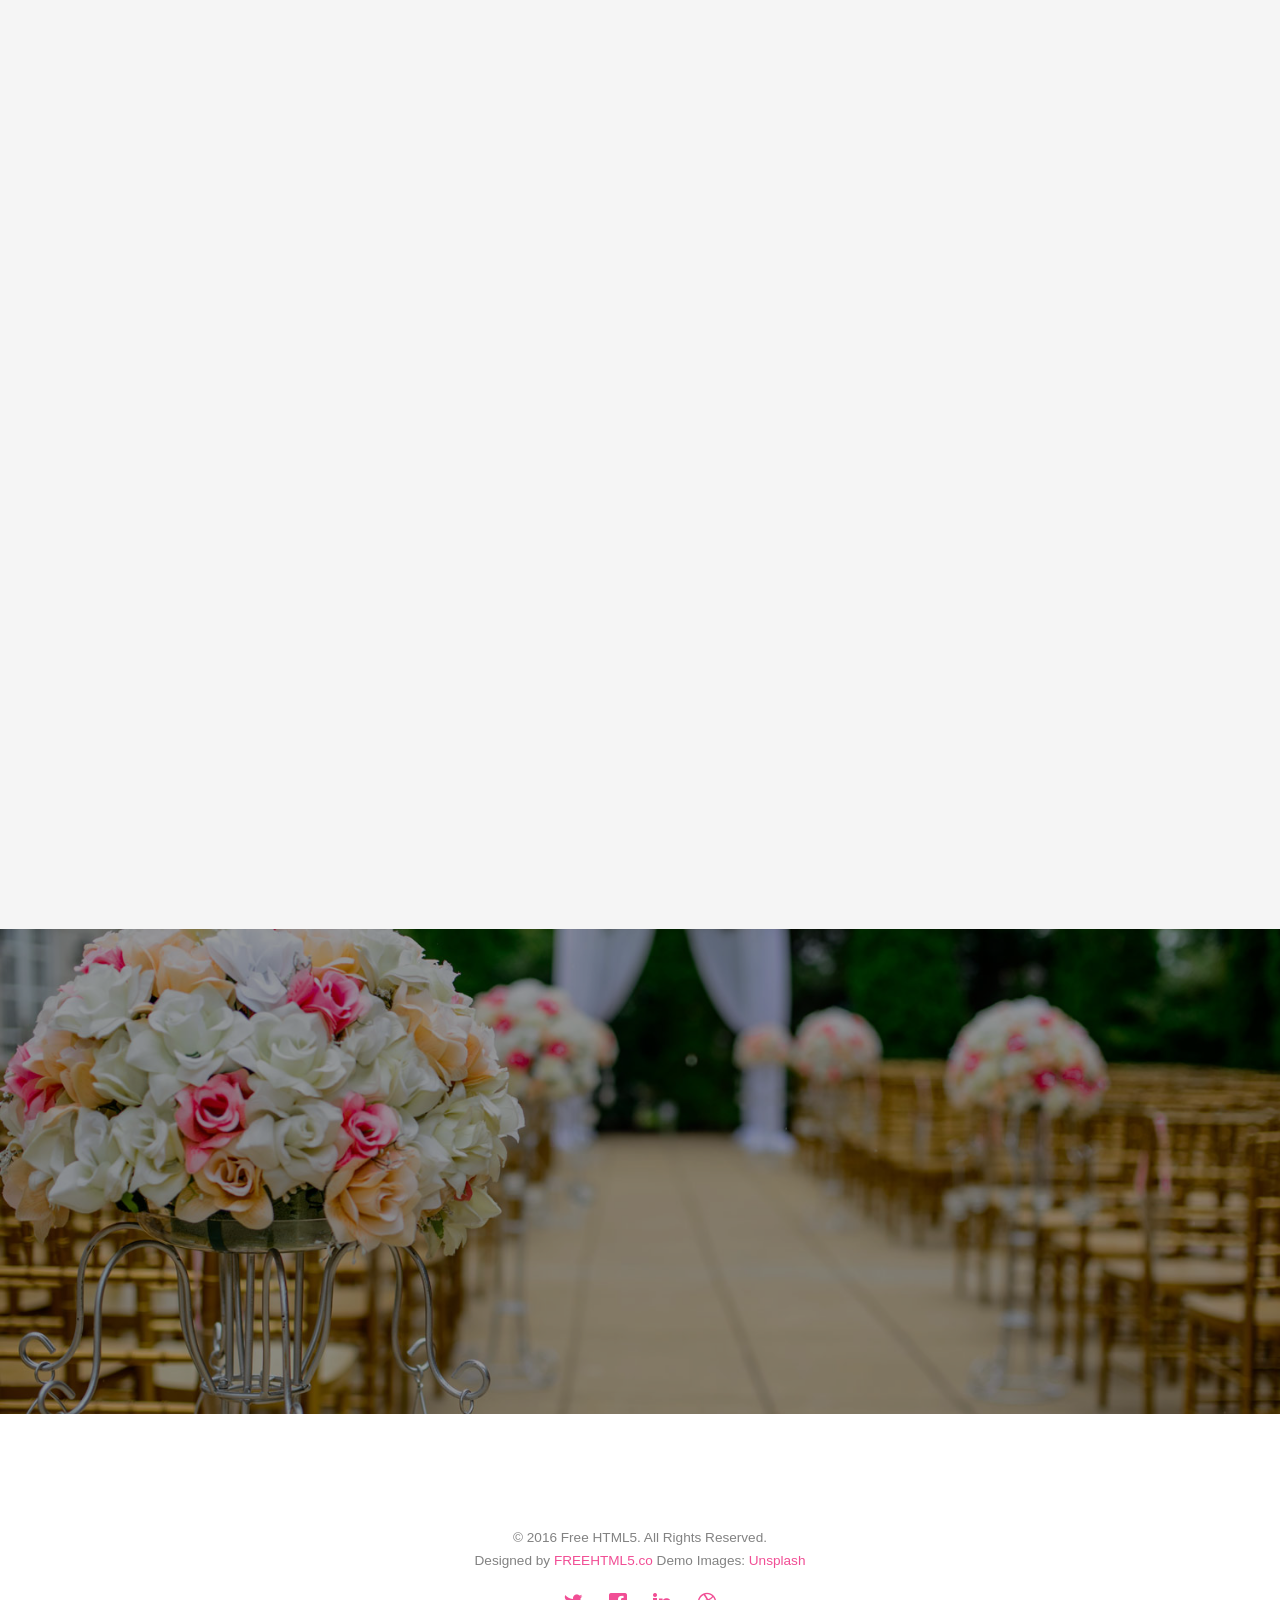
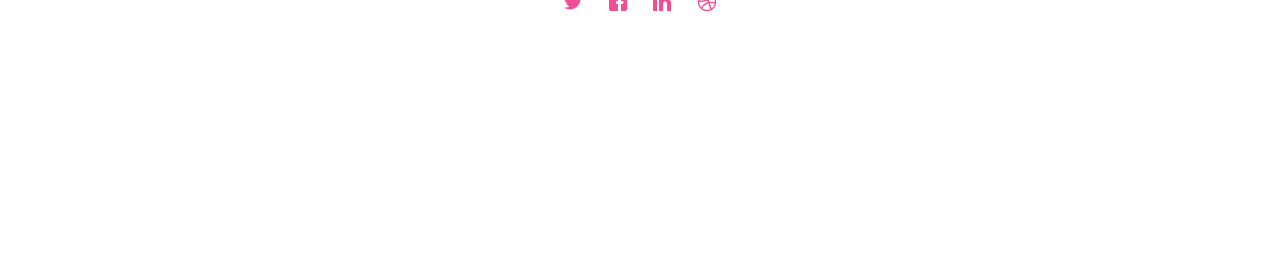
==== commit c482719b: "Add files via upload" ====
--- a/index.html
+++ b/index.html
@@ -103,7 +103,7 @@
 						<div class="display-tc animate-box" data-animate-effect="fadeIn">
 							<h1>Aurora e Roberto</h1>
 							<h2 data-it="IL NOSTRO PER SEMPRE INIZIA QUI!" data-ro="DE AICI ÎNCEPE PENTRU TOTDEAUNA AL NOSTRU">IL NOSTRO PER SEMPRE INIZIA QUI!</h2>
-							<div class="simply-countdown simply-countdown-one"></div>
+							<div class="simply-countdown simply-countdown-one" id="countdown"></div>
 						</div>
 					</div>
 				</div>
@@ -111,7 +111,7 @@
 		</div>
 	</header>
 
-	<div id="fh5co-couple"> <!-- PROGRAMMA -->
+	<div id="fh5co-couple"> <!-- PRESENTAZIONE -->
 		<div class="container">
 			<div class="row">
 				<div class="col-md-8 col-md-offset-2 text-center fh5co-heading animate-box">
@@ -146,13 +146,15 @@
 		<div class="container">
 			<div class="row">
 				<div class="col-md-8 col-md-offset-2 text-center fh5co-heading animate-box">
-					<h2>Location</h2>
+					<h2 class="location-logo">
+						<img src="images/logo_transparent.png" alt="Villa Cavalli Logo">
+					  </h2>
 				</div>
 			</div>
 			<div class="row">
 				<div class="display-t">
 					<div class="display-tc"> <!---->
-						<<div class="col-md-12">
+						<div class="col-md-12">
 							<div class="col-md-5 col-sm-12 text-center">
 							  <div class="event-wrap animate-box">
 								<h3>Villa Cavalli Malandrin</h3>
@@ -176,7 +178,17 @@
 						  
 							<div class="col-md-7 col-sm-12 text-center">
 							  <div class="event-wrap animate-box location-text-box">
-								<p>
+								<p
+								data-it="Immersa nel suggestivo paesaggio dei Colli Euganei, Villa Cavalli è una splendida dimora storica che racconta secoli di storia e tradizione delle ville venete. Costruita in un contesto naturale di grande bellezza, la villa conserva ancora oggi il fascino elegante delle residenze nobiliari che un tempo caratterizzavano questo territorio.
+								Circondata da giardini e panorami collinari, offre un’atmosfera raffinata e senza tempo, dove storia e natura si incontrano armoniosamente.
+								Abbiamo scelto questo luogo speciale come cornice del nostro matrimonio perché rappresenta perfettamente ciò che desideriamo per questo giorno: un ambiente romantico, ricco di bellezza e di significato, dove condividere con voi momenti indimenticabili.
+								Tra queste mura cariche di storia e sotto il cielo dei Colli Euganei, celebreremo insieme l’inizio del nostro viaggio."
+								data-ro="Cufundată în farmecul peisajului din Dealurile Euganeene, Villa Cavalli este o reședință istorică deosebită, care poartă în sine ecoul secolelor de istorie și tradiție ale vilelor venețiene. Ridicată într-un cadru natural de o frumusețe rară, vila își păstrează și astăzi eleganța rafinată a reședințelor nobiliare ce defineau odinioară acest ținut.
+								Înconjurată de grădini și de priveliști line de deal, oferă o atmosferă atemporală și plină de grație, unde istoria și natura se împletesc în armonie.
+								Am ales acest loc deosebit ca decor al nunții noastre pentru că reflectă întru totul ceea ce ne dorim pentru această zi: un cadru romantic, încărcat de frumusețe și semnificație, în care să împărtășim alături de voi clipe de neuitat.
+								Între aceste ziduri pline de istorie și sub cerul Dealurilor Euganeene, vom celebra împreună începutul călătoriei noastre.
+								"
+								>
 								  Immersa nel suggestivo paesaggio dei Colli Euganei, Villa Cavalli è una splendida dimora storica che racconta secoli di storia e tradizione delle ville venete. Costruita in un contesto naturale di grande bellezza, la villa conserva ancora oggi il fascino elegante delle residenze nobiliari che un tempo caratterizzavano questo territorio.
 								  Circondata da giardini e panorami collinari, offre un’atmosfera raffinata e senza tempo, dove storia e natura si incontrano armoniosamente.
 								  Abbiamo scelto questo luogo speciale come cornice del nostro matrimonio perché rappresenta perfettamente ciò che desideriamo per questo giorno: un ambiente romantico, ricco di bellezza e di significato, dove condividere con voi momenti indimenticabili.
@@ -190,6 +202,111 @@
 			</div>
 		</div>
 	</div>
+
+	<div id="fh5co-couple-story"> <!-- TIMING -->
+		<div class="container">
+			<div class="row">
+				<div class="col-md-8 col-md-offset-2 text-center fh5co-heading animate-box">
+					<h2 data-it="Il giorno tanto atteso" data-ro="Ziua mult așteptată">Il giorno tanto atteso</h2>
+					<p data-it="Qui scoprirete tutti i momenti della giornata." 
+					data-ro="Aici puteți descoperi toate momentele zilei."
+					>Qui scoprirete tutti i momenti della giornata.</p>
+				</div>
+			</div>
+			<div class="row">
+				<div class="col-md-12 col-md-offset-0">
+					<ul class="timeline animate-box">
+						<li class="animate-box">
+							<div class="timeline-badge" style="background-image:url(images/logo_villa.png);"></div>
+							<div class="timeline-panel">
+								<div class="timeline-heading">
+									<h3 class="timeline-title" data-it="Arrivo in vVlla" data-ro="Sosirea la Vilă">Arrivo in Villa</h3>
+									<span class="hour">11:15</span>
+								</div>
+								<div class="timeline-body">
+									<p data-it="All’arrivo in Villa, gli ospiti saranno accolti dai testimoni con un aperitivo di benvenuto." 
+										data-ro="La sosirea la Vilă, invitații vor fi întâmpinați de nași cu un aperitiv de bun venit."
+									>All’arrivo in villa, gli ospiti saranno accolti dai testimoni con un aperitivo di benvenuto.</p>
+								</div>
+							</div>
+						</li>
+						<li class="timeline-inverted animate-box">
+							<div class="timeline-badge" style="background-image:url(images/cerimonia.png);"></div>
+							<div class="timeline-panel">
+								<div class="timeline-heading">
+									<h3 class="timeline-title" data-it="Cerimonia" data-ro="Ceremonia">Cerimonia</h3>
+									<span class="hour">12:00</span>
+								</div>
+								<div class="timeline-body">
+									<p data-it="Celebrazione del nostro matrimonio nel suggestivo scenario della villa."
+										data-ro="Celebrerea căsătoriei noastre în cadrul fermecător al vilei."
+									>Celebrazione del nostro matrimonio nel suggestivo scenario della villa.</p>
+								</div>
+							</div>
+						</li>
+						<li class="animate-box">
+							<div class="timeline-badge" style="background-image:url(images/buffet.png);"></div>
+							<div class="timeline-panel">
+								<div class="timeline-heading">
+									<h3 class="timeline-title" data-it="Buffet di aperitivo" data-ro="Bufet de aperitive">Buffet di aperitivo</h3>
+									<span class="hour">13:00</span>
+								</div>
+								<div class="timeline-body">
+									<p data-it="Un ricco buffet di aperitivo ad isole, tra sapori e profumi da gustare in libertà."
+									data-ro="Un bufet de aperitive organizat pe insule, cu diverse specialități de descoperit și savurat în voie."
+									>Un ricco buffet di aperitivo ad isole, tra sapori e profumi da gustare in libertà.</p>
+								</div>
+							</div>
+						</li>
+						<li class="timeline-inverted animate-box">
+							<div class="timeline-badge" style="background-image:url(images/ricevimento.png);"></div>
+							<div class="timeline-panel">
+								<div class="timeline-heading">
+									<h3 class="timeline-title" data-it="Ricevimento" data-ro="Prânz">Ricevimento</h3>
+									<span class="hour">15:30</span>
+								</div>
+								<div class="timeline-body">
+									<p data-it="Un prânz elegant, servit la masă, alături de momente de bucurie și voie bună."
+										data-ro="Ricevimento nuziale con servizio al tavolo, accompagnato da momenti di convivialità e festa.”"
+									>Ricevimento nuziale con servizio al tavolo, accompagnato da momenti di convivialità e festa.</p>
+								</div>
+							</div>
+						</li>
+						<li class="animate-box">
+							<div class="timeline-badge" style="background-image:url(images/taglio_torta.png);"></div>
+							<div class="timeline-panel">
+								<div class="timeline-heading">
+									<h3 class="timeline-title" data-it="Taglio della torta" data-ro="Bufet de aperitive">Taglio della torta</h3>
+									<span class="hour">18:00</span>
+								</div>
+								<div class="timeline-body">
+									<p data-it="Il nostro taglio della torta, tra emozioni e brindisi."
+									data-ro="Tăierea tortului nostru, un moment plin de emoții și urări."
+									>Il nostro taglio della torta, tra emozioni e brindisi.</p>
+								</div>
+							</div>
+						</li>
+						<li class="timeline-inverted animate-box">
+							<div class="timeline-badge" style="background-image:url(images/festa.png);"></div>
+							<div class="timeline-panel">
+								<div class="timeline-heading">
+									<h3 class="timeline-title" data-it="Festa" data-ro="Petrecere">Festa</h3>
+									<span class="hour" data-it="A seguire" data-ro="În continuare">A seguire</span>
+								</div>
+								<div class="timeline-body">
+									<p data-it="La festa prosegue con l’apertura dell’open bar e un buffet serale di apericena, tra musica, brindisi e momenti di divertimento."
+										data-ro="Petrecerea continuă cu deschiderea open barului și un bufet seral de apericină, cu muzică și momente de distracție.”"
+									>La festa prosegue con l’apertura dell’open bar e un buffet serale di apericena, tra musica, brindisi e momenti di divertimento.</p>
+								</div>
+							</div>
+						</li>
+			    	</ul>
+				</div>
+			</div>
+		</div>
+	</div>
+
+
 
 	<div id="fh5co-couple-story"> <!-- LA NOSTRA STORIA -->
 		<div class="container">
@@ -636,35 +753,68 @@
 	<script src="js/main.js"></script>
 
 	<script>
-	function setLang(lang, btn) {
-    document.documentElement.lang = lang;
-
-    document.querySelectorAll("[data-it][data-ro]").forEach(el => {
-      el.innerHTML = el.getAttribute("data-" + lang);
-    });
-
-    document.querySelectorAll(".lang-btn").forEach(b => b.classList.remove("active"));
-    if (btn) btn.classList.add("active");
-  	}
-
-
-    var d = new Date("2027-05-08T11:15:00");
-
-    // default example
-    simplyCountdown('.simply-countdown-one', {
-        year: d.getFullYear(),
-        month: d.getMonth() + 1,
-        day: d.getDate()
-    });
-
-    //jQuery example
-    $('#simply-countdown-losange').simplyCountdown({
-        year: d.getFullYear(),
-        month: d.getMonth() + 1,
-        day: d.getDate(),
-        enableUtc: false
-    });
-</script>
+		function setLang(lang, btn) {
+		document.documentElement.lang = lang;
+
+		document.querySelectorAll("[data-it][data-ro]").forEach(el => {
+			el.innerHTML = el.getAttribute("data-" + lang);
+		});
+
+		document.querySelectorAll(".lang-btn").forEach(b => b.classList.remove("active"));
+		if (btn) btn.classList.add("active");
+		}
+
+		const target = new Date("2027-05-08T11:15:00").getTime();
+
+	
+
+		function updateCountdown() {
+			const now = new Date().getTime();
+			const diff = target - now;
+			const countdownEl = document.getElementById("countdown");
+
+			if (!countdownEl) return;
+
+			if (diff <= 0) {
+				countdownEl.innerHTML = '<div class="simply-section"><div><span class="simply-amount">0</span><span class="simply-word">tempo scaduto</span></div></div>';
+				return;
+			}
+
+			const days = Math.floor(diff / (1000 * 60 * 60 * 24));
+			const hours = Math.floor((diff / (1000 * 60 * 60)) % 24);
+			const minutes = Math.floor((diff / (1000 * 60)) % 60);
+			const seconds = Math.floor((diff / 1000) % 60);
+
+			countdownEl.innerHTML =
+				'<div class="simply-section">' +
+					'<div>' +
+						'<span class="simply-amount">' + days + '</span>' +
+						'<span class="simply-word">giorni</span>' +
+					'</div>' +
+				'</div>' +
+				'<div class="simply-section">' +
+					'<div>' +
+						'<span class="simply-amount">' + hours + '</span>' +
+						'<span class="simply-word">ore</span>' +
+					'</div>' +
+				'</div>' +
+				'<div class="simply-section">' +
+					'<div>' +
+						'<span class="simply-amount">' + minutes + '</span>' +
+						'<span class="simply-word">minuti</span>' +
+					'</div>' +
+				'</div>' +
+				'<div class="simply-section">' +
+					'<div>' +
+						'<span class="simply-amount">' + seconds + '</span>' +
+						'<span class="simply-word">secondi</span>' +
+					'</div>' +
+				'</div>';
+		}
+
+		updateCountdown();
+		setInterval(updateCountdown, 1000);   
+	</script>
 
 	</body>
 </html>
--- a/css/style.css
+++ b/css/style.css
@@ -562,7 +562,7 @@
   top: 16px;
   left: 50%;
   margin-left: -80px;
-  background-color: #999999;
+  background-color: #fff;
   z-index: 100;
   -webkit-border-radius: 50%;
   -moz-border-radius: 50%;
@@ -959,7 +959,7 @@
   display: inline-block;
   width: 100px;
   height: 100px;
-  background: rgba(245, 245, 220);
+  /*background: rgba(245, 245, 220);*/
   margin: 0 4px;
   -webkit-border-radius: 50%;
   -moz-border-radius: 50%;
@@ -991,7 +991,7 @@
 .simply-countdown > .simply-section .simply-amount,
 .simply-countdown > .simply-section .simply-word {
   display: block;
-  color: black;
+  color: white;
   /* amounts and words */
 }
 
@@ -1001,7 +1001,7 @@
 }
 
 .simply-countdown > .simply-section .simply-word {
-  color: black;
+  color: white;
   text-transform: uppercase;
   font-size: 12px;
   /* words */
@@ -1967,4 +1967,79 @@
 #fh5co-event .event-wrap {
   min-height: 430px;
 }
+
+.simply-countdown {
+	margin-top: 30px;
+	text-align: center;
+}
+
+.simply-countdown .simply-section {
+	display: inline-block;
+	margin: 10px;
+}
+
+.simply-countdown .simply-section > div {
+	min-width: 90px;
+	height: 90px;
+	padding: 0 22px;
+	border-radius: 50%;
+	border: 1px solid rgba(255, 255, 255, 0.7);
+	background: rgba(255, 255, 255, 0.08);
+	display: flex;
+	flex-direction: column;
+	align-items: center;
+	justify-content: center;
+	box-sizing: border-box;
+	backdrop-filter: blur(2px);
+	-webkit-backdrop-filter: blur(2px);
+}
+
+.simply-countdown .simply-amount {
+	/*display: block;*/
+	font-size: 40px;
+	line-height: 1;
+	font-weight: 600;
+	color: #fff;
+	margin-bottom: 5px;
+  font-family: 'Allura', cursive;
+}
+
+.simply-countdown .simply-word {
+	/*display: block;*/
+	font-size: 12px;
+	line-height: 1;
+	letter-spacing: 1px;
+	text-transform: uppercase;
+	color: rgba(255, 255, 255, 0.95);
+}
+
+@media screen and (max-width: 768px) {
+	.simply-countdown .simply-section > div {
+		min-width: 110px;
+		height: 72px;
+		padding: 0 16px;
+	}
+
+	.simply-countdown .simply-amount {
+		font-size: 24px;
+	}
+
+	.simply-countdown .simply-word {
+		font-size: 10px;
+	}
+}
+
+.location-logo img {
+  max-width: 300px;
+  opacity: 0.95;
+}
+
+.hour {
+  display: block;
+  margin-bottom: 20px;
+  font-size: 20px;
+  text-transform: uppercase;
+  letter-spacing: 2px;
+  color: #f0ad4e;
+}
 /*# sourceMappingURL=style.css.map */
